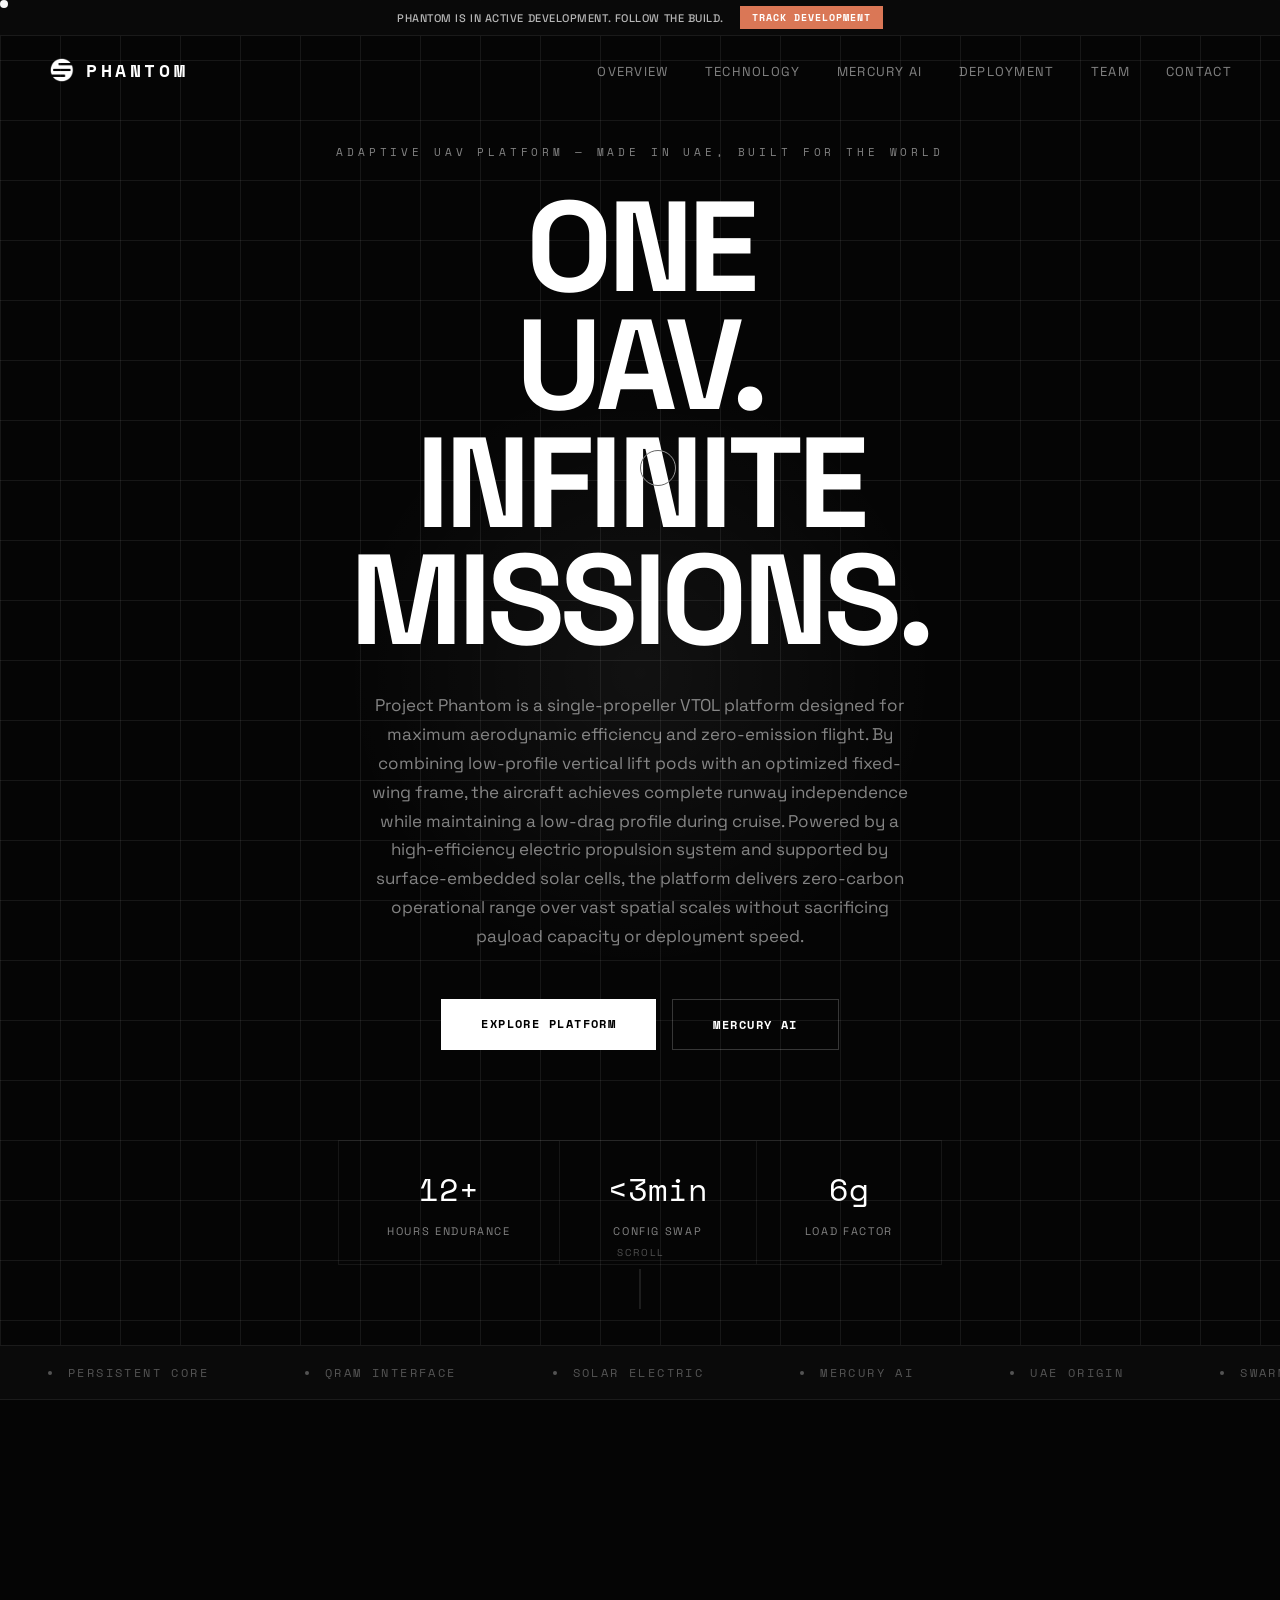
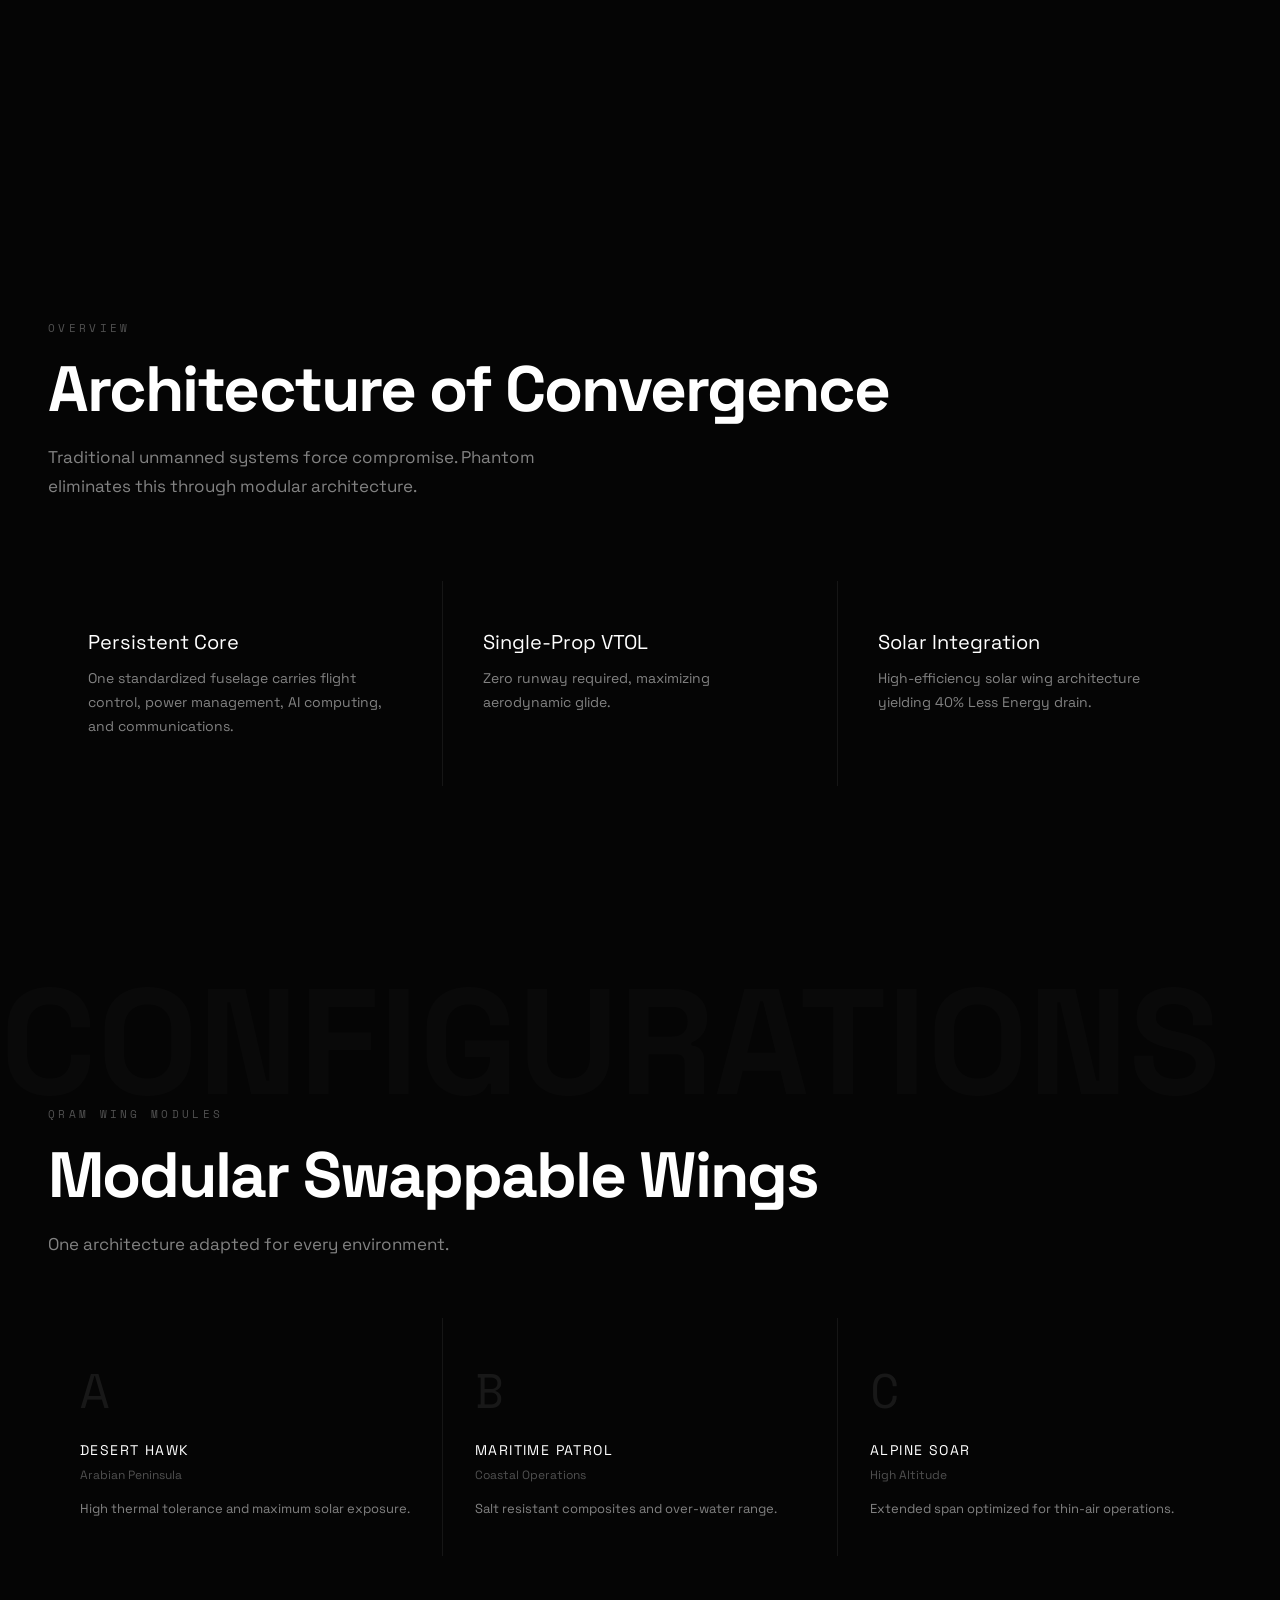
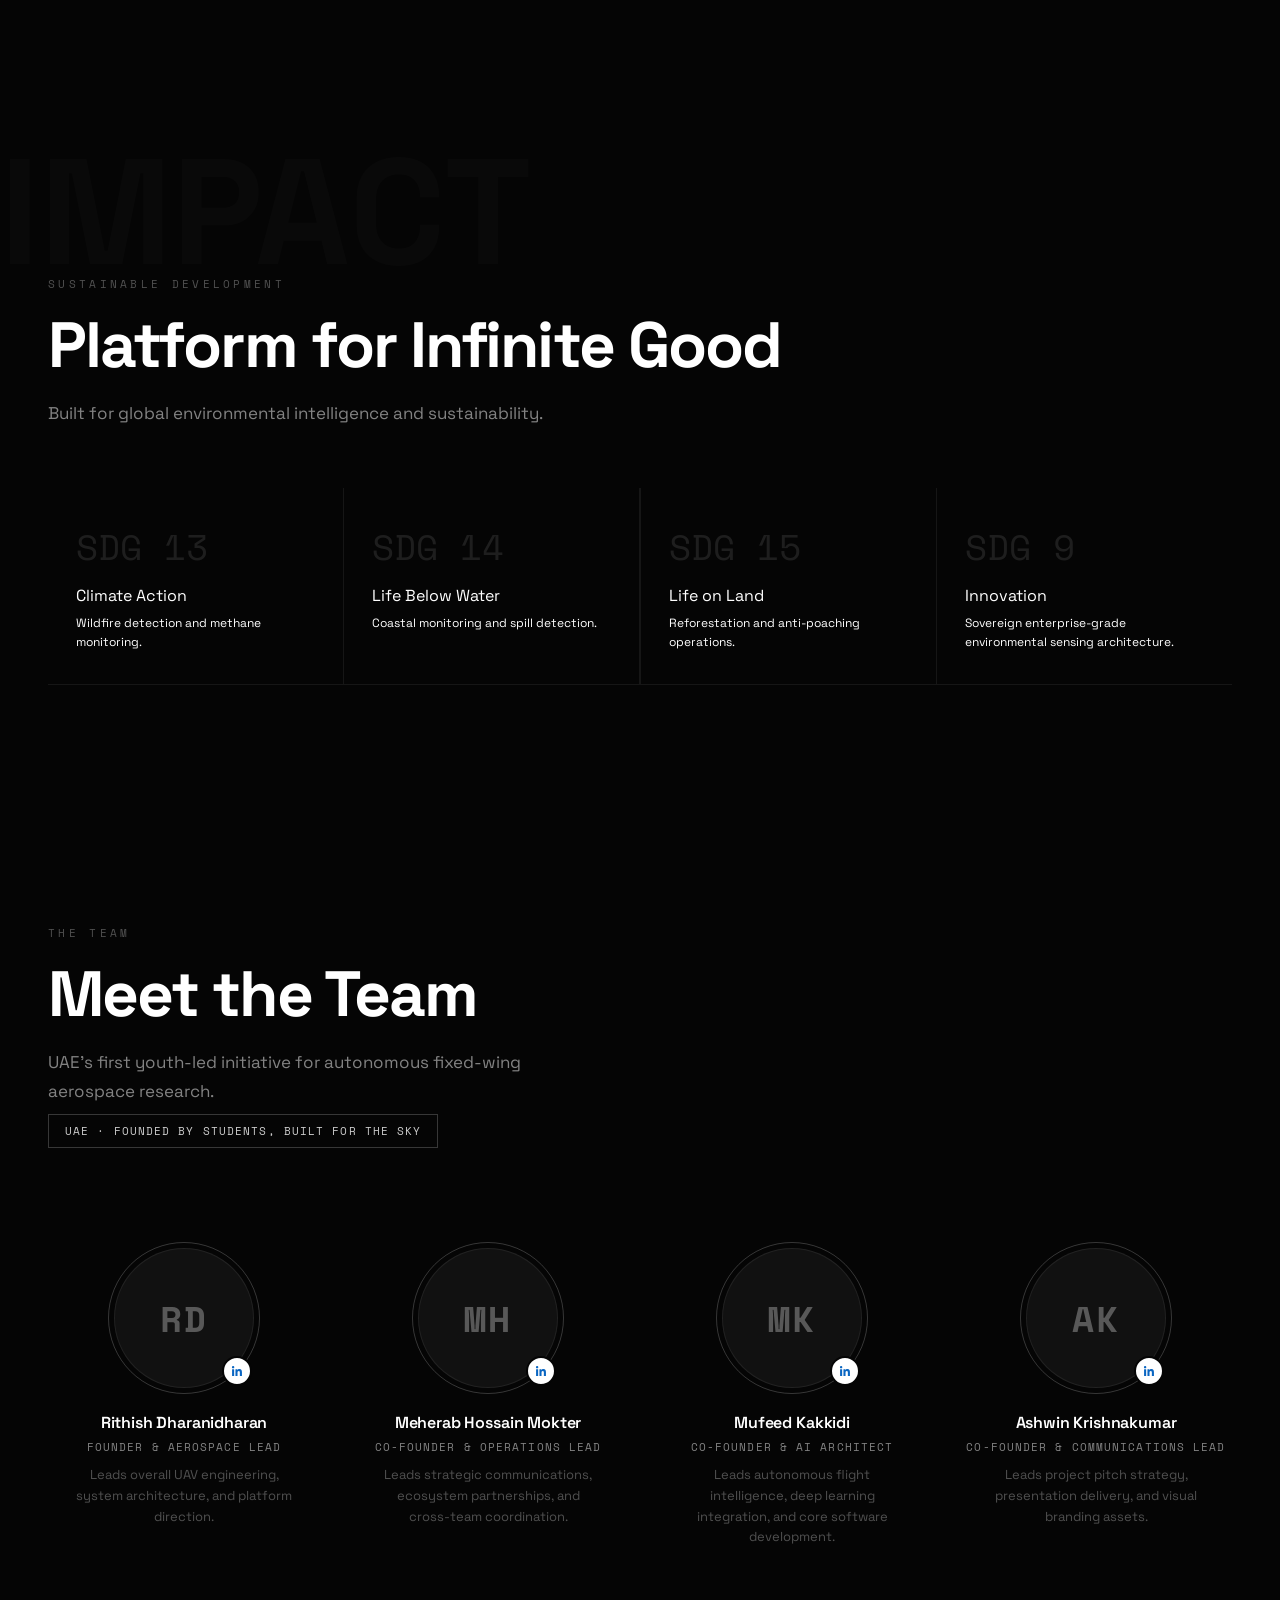
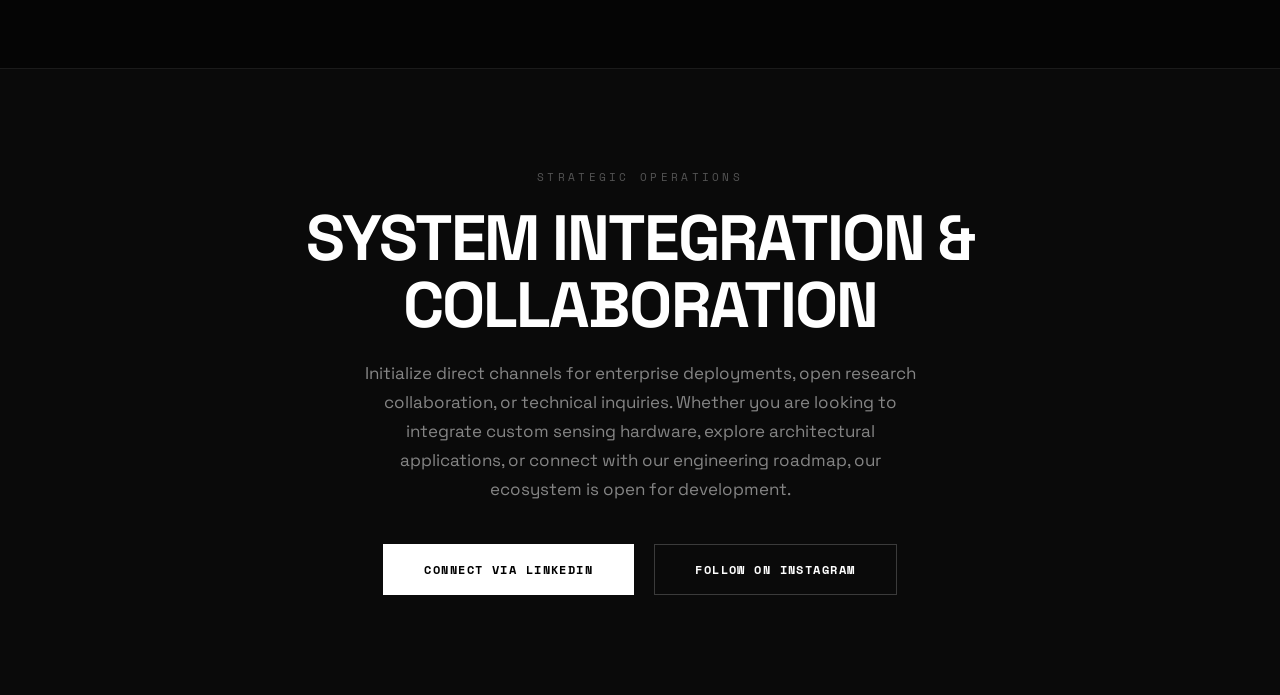
==== index.html @ 15c9624a "Revert "Add files via upload" This reverts commit 0b96e8b621cdd1b6a7b08b653935ef067b664708." ====
<!DOCTYPE html>
<html lang="en">
<head>
<meta charset="UTF-8">
<meta name="viewport" content="width=device-width, initial-scale=1.0">
<title>Project Phantom</title>

<link rel="preconnect" href="https://fonts.googleapis.com">
<link href="https://fonts.googleapis.com/css2?family=Space+Grotesk:wght@300;400;500;600;700&family=Space+Mono:wght@400;700&display=swap" rel="stylesheet">

<style>
:root{
  --bg:#050505;
  --bg-1:#0a0a0a;
  --bg-2:#111111;
  --surface:#141414;
  --border:rgba(255,255,255,.07);
  --white:#fff;
  --white-80:rgba(255,255,255,.8);
  --white-50:rgba(255,255,255,.5);
  --white-30:rgba(255,255,255,.3);
  --white-20:rgba(255,255,255,.2);
  --white-10:rgba(255,255,255,.1);
  --white-08:rgba(255,255,255,.08);
  --white-04:rgba(255,255,255,.04);
  --font-sans:'Space Grotesk',sans-serif;
  --font-mono:'Space Mono',monospace;
  --nav-h:68px;
  --alert-h:36px;
}

*,
*::before,
*::after{
  margin:0;
  padding:0;
  box-sizing:border-box;
}

html {
  scroll-behavior: smooth;
  overflow-x: clip; 
}

body {
  background: var(--bg);
  color: var(--white);
  font-family: var(--font-sans);
  overflow-x: clip; 
  cursor: none;
}

/* FIX 4: Mobile/touch cursor ghosting — only hide the native cursor and
   show the custom dot/ring on devices that actually have a fine pointer
   (mouse/trackpad). Touch devices keep normal tap behavior, no frozen
   or erratic custom cursor. */
@media (hover: none), (pointer: coarse) {
  body{
    cursor: auto;
  }
  #cur-dot,
  #cur-ring{
    display:none;
  }
}

#cur-dot,
#cur-ring{
  position:fixed;
  top:0;
  left:0;
  pointer-events:none;
  z-index:9999;
  border-radius:50%;
  will-change:transform;
}

#cur-dot{
  width:8px;
  height:8px;
  background:#fff;
  mix-blend-mode:difference;
}

#cur-ring{
  width:36px;
  height:36px;
  border:1px solid rgba(255,255,255,.6);
  mix-blend-mode:difference;
  transition:
    width .2s ease,
    height .2s ease,
    border-color .2s ease;
}

#cur-ring.active{
  width:56px;
  height:56px;
  border-color:#fff;
}

/* FIX 1: Critical usability bug — nav vs alert banner.
   Alert banner is now pinned to the absolute top (top:0) and the nav
   is pushed down to sit directly beneath it (top: var(--alert-h)).
   This removes the overlap entirely instead of relying on two
   independent fixed offsets that drift apart on mobile. */
.alert-banner {
  position: fixed;
  top: 0;
  left: 0;
  right: 0;
  height: var(--alert-h);
  background: rgba(10, 10, 10, 0.95);
  backdrop-filter: blur(20px);
  border-bottom: 1px solid var(--border);
  display: flex;
  align-items: center;
  justify-content: center;
  gap: 16px;
  z-index: 101;
  padding: 0 24px;
}

.alert-text {
  font-family: var(--font-sans);
  font-size: 11px;
  font-weight: 500;
  color: rgba(255, 255, 255, 0.7);
  letter-spacing: 0.05em;
  text-transform: uppercase;
  white-space: nowrap;
  overflow: hidden;
  text-overflow: ellipsis;
}
.alert-cta {
  font-family: var(--font-mono);
  font-size: 10px;
  font-weight: 700;
  color: #fff;
  background: #DA7756;
  padding: 4px 12px;
  text-decoration: none;
  letter-spacing: 0.1em;
  text-transform: uppercase;
  transition: background 0.2s ease;
  white-space: nowrap;
}
.alert-cta:hover {
  background: #e28e70;
}

nav{
  position:fixed;
  top: var(--alert-h); /* sits directly under the alert banner */
  left:0;
  right:0;
  z-index:100;
  display:flex;
  align-items:center;
  justify-content:space-between;
  padding:20px 48px;
  transition:.35s;
  border-bottom:1px solid transparent;
}

nav.scrolled{
  background:rgba(5,5,5,.85);
  backdrop-filter:blur(20px);
  border-color:var(--border);
}

.nav-logo{
  display:flex;
  align-items:center;
  gap:10px;
  color:#fff;
  text-decoration:none;
  font-family:var(--font-mono);
  letter-spacing:.2em;
  font-size:18px;
  font-weight:700;
}

.nav-logo-mark{
  width:28px;
  height:28px;
  object-fit:contain;
}

.nav-links{
  display:flex;
  gap:36px;
  list-style:none;
}

.nav-links a{
  text-decoration:none;
  color:var(--white-50);
  font-size:13px;
  text-transform:uppercase;
  letter-spacing:.1em;
  transition:.2s;
}

.nav-links a:hover{
  color:#fff;
}

.nav-cta{
  background:#fff;
  color:#000;
  text-decoration:none;
  padding:10px 24px;
  font-size:12px;
  text-transform:uppercase;
  letter-spacing:.1em;
  font-family:var(--font-mono);
  font-weight:700;
}

.hero{
  min-height:100vh;
  display:flex;
  flex-direction:column;
  align-items:center;
  justify-content:center;
  position:relative;
  overflow:hidden;
  /* FIX 1 (cont.): top padding accounts for banner + nav stacked height
     so hero content never starts underneath them, on load or on resize. */
  padding: calc(var(--alert-h) + var(--nav-h) + 40px) 48px 80px;
}

.hero-grid{
  position:absolute;
  inset:0;
  background-image:
    linear-gradient(var(--border) 1px,transparent 1px),
    linear-gradient(90deg,var(--border) 1px,transparent 1px);
  background-size:60px 60px;
  animation:gridPulse 8s ease-in-out infinite;
}

@keyframes gridPulse{
  0%,100%{opacity:.4}
  50%{opacity:.8}
}

.hero-glow{
  position:absolute;
  width:600px;
  height:600px;
  background:radial-gradient(circle,rgba(255,255,255,.05),transparent 70%);
  top:50%;
  left:50%;
  transform:translate(-50%,-50%);
}

.hero-content{
  position:relative;
  z-index:2;
  text-align:center;
  max-width:900px;
}

.hero-eyebrow{
  font-size:11px;
  text-transform:uppercase;
  letter-spacing:.35em;
  color:var(--white-50);
  margin-bottom:28px;
  font-family:var(--font-mono);
}

.hero-title{
  font-size:clamp(64px,10vw,132px);
  line-height:.92;
  letter-spacing:-.04em;
  margin-bottom:32px;
}

.hero-title .line{
  overflow:hidden;
  display:block;
}

.hero-title .word{
  display:inline-block;
  animation:slideUp .9s cubic-bezier(.16,1,.3,1) both;
}

@keyframes slideUp{
  from{
    transform:translateY(110%);
    opacity:0;
  }
  to{
    transform:translateY(0);
    opacity:1;
  }
}

.hero-subtitle{
  font-size:17px;
  line-height:1.7;
  color:var(--white-50);
  max-width:540px;
  margin:0 auto 48px;
  animation:fadeIn 1s .4s both;
}

@keyframes fadeIn{
  from{
    opacity:0;
    transform:translateY(14px);
  }
  to{
    opacity:1;
    transform:none;
  }
}

.hero-actions{
  display:flex;
  gap:16px;
  justify-content:center;
  flex-wrap:wrap;
  animation:fadeIn 1s .6s both;
}

.btn-primary,
.btn-secondary{
  text-decoration:none;
  padding:16px 40px;
  text-transform:uppercase;
  letter-spacing:.12em;
  font-size:12px;
  font-weight:700;
  font-family:var(--font-mono);
}

.btn-primary{
  background:#fff;
  color:#000;
}

.btn-secondary{
  border:1px solid var(--white-20);
  color:#fff;
}

.hero-stats{
  margin-top:90px;
  display:flex;
  border:1px solid var(--border);
  position:relative;
  z-index:2;
}

.stat-item{
  padding:24px 48px;
  text-align:center;
  border-right:1px solid var(--border);
}

.stat-item:last-child{
  border-right:none;
}

.stat-num{
  display:block;
  font-size:32px;
  font-family:var(--font-mono);
  margin-bottom:6px;
}

.stat-label{
  font-size:11px;
  color:var(--white-50);
  text-transform:uppercase;
  letter-spacing:.15em;
}

.hero-scroll-hint{
  position:absolute;
  bottom:36px;
  left:50%;
  transform:translateX(-50%);
  display:flex;
  flex-direction:column;
  align-items:center;
  gap:10px;
  font-size:10px;
  letter-spacing:.2em;
  text-transform:uppercase;
  color:var(--white-30);
}

.scroll-line{
  width:1px;
  height:40px;
  background:var(--white-20);
  overflow:hidden;
  position:relative;
}

.scroll-line::after{
  content:'';
  position:absolute;
  top:-100%;
  left:0;
  width:100%;
  height:100%;
  background:#fff;
  animation:scrollDrop 2s infinite;
}

@keyframes scrollDrop{
  from{top:-100%}
  to{top:200%}
}

section{
  padding:120px 48px;
  position:relative;
}

/* FIX 2 (cont.): scroll-margin-top so anchored sections land below the
   fixed banner + nav stack instead of being hidden underneath them. */
section[id]{
  scroll-margin-top: calc(var(--alert-h) + var(--nav-h) + 16px);
}

.section-label{
  font-size:11px;
  letter-spacing:.3em;
  text-transform:uppercase;
  color:var(--white-30);
  margin-bottom:20px;
  font-family:var(--font-mono);
}

.section-title{
  font-size:clamp(36px,5vw,64px);
  line-height:1.05;
  letter-spacing:-.03em;
  margin-bottom:20px;
}

.section-desc{
  max-width:560px;
  color:var(--white-50);
  line-height:1.7;
  font-size:17px;
}

.reveal{
  opacity:0;
  transform:translateY(40px);
  transition:
    opacity .8s cubic-bezier(.16,1,.3,1),
    transform .8s cubic-bezier(.16,1,.3,1);
}

.reveal.visible{
  opacity:1;
  transform:none;
}

.reveal-delay-1{transition-delay:.1s}
.reveal-delay-2{transition-delay:.2s}
.reveal-delay-3{transition-delay:.3s}

.parallax-text,
.depth-line,
.card,
.config-card,
.sdg-card,
.reveal{
  will-change:transform,opacity;
}

.marquee-band{
  border-top:1px solid var(--border);
  border-bottom:1px solid var(--border);
  overflow:hidden;
  padding:18px 0;
  background:var(--bg-1);
}

.marquee-inner{
  display:flex;
  white-space:nowrap;
  animation:marquee 30s linear infinite;
}

@keyframes marquee{
  from{transform:translateX(0)}
  to{transform:translateX(-50%)}
}

.marquee-item{
  display:flex;
  align-items:center;
  gap:16px;
  padding:0 48px;
  font-size:12px;
  text-transform:uppercase;
  letter-spacing:.2em;
  color:var(--white-30);
  font-family:var(--font-mono);
}

.marquee-dot{
  width:4px;
  height:4px;
  border-radius:50%;
  background:var(--white-30);
}

.depth-section {
  height: 400vh;
  position: relative;
  padding: 0; 
}

.depth-sticky{
  position:sticky;
  top:0;
  height:100vh;
  display:flex;
  align-items:center;
  justify-content:center;
  overflow:hidden;
}

.depth-text-wrap {
  perspective: 1200px;
  transform-style: preserve-3d;
  text-align: center;
  display: grid;
  place-items: center;
  width: 100%;
}

.depth-line {
  grid-area: 1 / 1;
  opacity: 0;
  font-size: clamp(32px, 5vw, 72px);
  letter-spacing: -.03em;
  transform-origin: center center -200px;
  backface-visibility: hidden;
}

.cards-grid{
  display:grid;
  grid-template-columns:repeat(3,1fr);
  gap:1px;
  background:var(--border);
  margin-top:80px;
}

.card{
  background:var(--bg);
  padding:48px 40px;
}

.card-title{
  font-size:20px;
  margin-bottom:12px;
}

.card-text{
  color:var(--white-50);
  line-height:1.7;
  font-size:14px;
}

.configs-grid{
  display:grid;
  grid-template-columns:repeat(3,1fr);
  gap:1px;
  background:var(--border);
  margin-top:60px;
}

.config-card{
  background:var(--bg);
  padding:36px 32px;
  position:relative;
  overflow:hidden;
}

.config-card::after{
  content:'';
  position:absolute;
  bottom:0;
  left:0;
  width:0;
  height:2px;
  background:#fff;
  transition:.4s cubic-bezier(.16,1,.3,1);
}

.config-card:hover::after{
  width:100%;
}

.config-letter{
  font-size:48px;
  color:var(--white-08);
  margin-bottom:16px;
  font-family:var(--font-mono);
}

.config-name{
  font-size:14px;
  letter-spacing:.1em;
  text-transform:uppercase;
  margin-bottom:8px;
}

.config-region{
  color:var(--white-30);
  margin-bottom:16px;
  font-size:12px;
}

.config-desc{
  color:var(--white-50);
  line-height:1.6;
  font-size:13px;
}

.sdg-grid{
  display:grid;
  grid-template-columns:repeat(4,1fr);
  gap:1px;
  background:var(--border);
  margin-top:60px;
}

.sdg-card{
  background:var(--bg);
  padding:32px 28px;
}

.sdg-num{
  font-size:36px;
  margin-bottom:12px;
  color:var(--white-10);
  font-family:var(--font-mono);
}

.sdg-title{
  margin-bottom:8px;
}

.sdg-text{
  color:var(--white-40);
  line-height:1.6;
  font-size:12px;
}

.parallax-text {
  position: absolute;
  top: 40px;
  left: 0;
  font-size: clamp(60px, 12vw, 150px);
  font-weight: 800;
  font-family: var(--font-sans);
  color: rgba(255, 255, 255, 0.02);
  pointer-events: none;
  white-space: nowrap;
  z-index: 1;
  text-transform: uppercase;
}

.team-section{
  position:relative;
}

.team-intro{
  max-width:640px;
}

.team-tag{
  display:inline-block;
  border:1px solid var(--white-20);
  padding:8px 16px;
  font-family:var(--font-mono);
  font-size:11px;
  letter-spacing:.1em;
  text-transform:uppercase;
  color:var(--white-80);
  margin-top:8px;
  margin-bottom:28px;
}

.team-grid{
  display:grid;
  grid-template-columns:repeat(4,1fr);
  gap:48px 32px;
  margin-top:72px;
}

.team-card{
  display:flex;
  flex-direction:column;
  align-items:center;
  text-align:center;
  text-decoration:none;
  color:inherit;
}

.avatar-ring{
  position:relative;
  width:140px;
  height:140px;
  display:flex;
  align-items:center;
  justify-content:center;
  margin-bottom:24px;
}

.avatar-ring::before{
  content:'';
  position:absolute;
  inset:-6px;
  border-radius:50%;
  border:1px solid var(--white-20);
  transition: border-color .4s ease, transform .6s cubic-bezier(.16,1,.3,1);
}

.avatar-ring::after{
  content:'';
  position:absolute;
  inset:-6px;
  border-radius:50%;
  border:1px solid transparent;
  border-top-color:#fff;
  border-right-color:#fff;
  animation: spinRing 7s linear infinite;
  opacity:0;
  transition: opacity .4s ease;
}

.team-card:hover .avatar-ring::after{
  opacity:1;
}

.team-card:hover .avatar-ring::before{
  border-color:var(--white-50);
  transform:scale(1.04);
}

@keyframes spinRing{
  from{ transform: rotate(0deg); }
  to{ transform: rotate(360deg); }
}

.avatar-photo{
  width:100%;
  height:100%;
  border-radius:50%;
  overflow:hidden;
  background:var(--bg-2);
  border:1px solid var(--border);
  display:flex;
  align-items:center;
  justify-content:center;
  position:relative;
  z-index:1;
  transition: transform .4s cubic-bezier(.16,1,.3,1);
}

.team-card:hover .avatar-photo{
  transform:scale(1.03);
}

.avatar-photo img{
  width:100%;
  height:100%;
  object-fit:cover;
  display:block;
}

.avatar-initials{
  font-family:var(--font-mono);
  font-size:36px;
  font-weight:700;
  color:var(--white-30);
  letter-spacing:.05em;
}

.avatar-linkedin-badge{
  position:absolute;
  bottom:2px;
  right:2px;
  width:30px;
  height:30px;
  border-radius:50%;
  background:#fff;
  display:flex;
  align-items:center;
  justify-content:center;
  z-index:2;
  border:2px solid var(--bg);
  transition: transform .3s cubic-bezier(.16,1,.3,1);
}

.team-card:hover .avatar-linkedin-badge{
  transform:scale(1.1);
}

.avatar-linkedin-badge svg{
  width:14px;
  height:14px;
}

.team-name{
  font-size:16px;
  font-weight:600;
  margin-bottom:6px;
  letter-spacing:-.01em;
}

.team-role{
  font-family:var(--font-mono);
  font-size:11px;
  text-transform:uppercase;
  letter-spacing:.1em;
  color:var(--white-50);
  margin-bottom:10px;
}

.team-desc{
  font-size:13px;
  line-height:1.6;
  color:var(--white-30);
  max-width:220px;
}

@media(max-width:900px){
  .team-grid{
    grid-template-columns:repeat(2,1fr);
    gap:48px 24px;
  }
}

@media(max-width:560px){
  .team-grid{
    grid-template-columns:1fr;
  }
}

.strategic-ops-section {
  background: var(--bg-1);
  border-top: 1px solid var(--border);
  padding: 100px 48px;
  display: flex;
  justify-content: center;
  text-align: center;
  position: relative;
  z-index: 10;
}
.strategic-ops-container {
  max-width: 800px;
  width: 100%;
}
.strategic-ops-actions {
  display: flex;
  gap: 20px;
  justify-content: center;
  margin-top: 40px;
  flex-wrap: wrap;
}
.strategic-ops-actions .btn-primary,
.strategic-ops-actions .btn-secondary {
  text-decoration: none;
  padding: 16px 40px;
  text-transform: uppercase;
  letter-spacing: .12em;
  font-size: 12px;
  font-weight: 700;
  font-family: var(--font-mono);
  display: inline-block;
  transition: all 0.3s ease;
}
.strategic-ops-actions .btn-primary {
  background: #fff;
  color: #000;
  border: 1px solid #fff;
}
.strategic-ops-actions .btn-primary:hover {
  background: transparent;
  color: #fff;
}
.strategic-ops-actions .btn-secondary {
  border: 1px solid var(--white-20);
  color: #fff;
  background: transparent;
}
.strategic-ops-actions .btn-secondary:hover {
  border-color: #fff;
  background: var(--white-10);
}

@media(max-width:900px){

  nav{
    padding:16px 24px;
  }

  .nav-links{
    display:none;
  }

  section{
    padding:80px 24px;
  }

  .hero{
    padding: calc(var(--alert-h) + var(--nav-h) + 20px) 24px 60px;
  }

  .cards-grid,
  .configs-grid,
  .sdg-grid{
    grid-template-columns:1fr;
  }

  .hero-stats{
    flex-direction:column;
  }

  .stat-item{
    border-right:none;
    border-bottom:1px solid var(--border);
  }

  /* FIX 1 (cont.): on mobile the banner text wraps to 2 lines, so it
     grows taller than --alert-h. Let it size naturally and recalc the
     offset with a CSS var so nav/hero/scroll-margin stay in sync
     instead of drifting apart like in the original. */
  .alert-banner {
    height: auto;
    padding: 8px 16px;
    flex-direction: column;
    gap: 8px;
    text-align: center;
    --alert-h: 64px; /* approximate stacked height on small screens */
  }

  .alert-text {
    white-space: normal;
    font-size: 10px;
  }
}
</style>
</head>

<body>

<div id="cur-dot"></div>
<div id="cur-ring"></div>

<div class="alert-banner">
  <span class="alert-text">PHANTOM IS IN ACTIVE DEVELOPMENT. FOLLOW THE BUILD.</span>
  <a href="https://www.linkedin.com/company/projectphantom/" target="_blank" class="alert-cta">TRACK DEVELOPMENT</a>
</div>

<nav id="mainNav">
  <a href="index.html" class="nav-logo">
    <img src="icon.svg" class="nav-logo-mark">
    PHANTOM
  </a>

  <ul class="nav-links">
    <li><a href="index.html">Overview</a></li>
    <li><a href="technology.html">Technology</a></li>
    <li><a href="mercury.html">Mercury AI</a></li>
    <li><a href="deployment.html">Deployment</a></li>
    <li><a href="#team">Team</a></li>
    <li><a href="#contact">Contact</a></li>
  </ul>
</nav>

<section class="hero">

  <div class="hero-grid"></div>
  <div class="hero-glow"></div>

  <div class="hero-content">

    <div class="hero-eyebrow">
      Adaptive UAV Platform — Made In Uae, Built For The World
    </div>

    <h1 class="hero-title">
      <span class="line"><span class="word">ONE</span></span>
      <span class="line"><span class="word">UAV.</span></span>
      <span class="line"><span class="word">INFINITE</span></span>
      <span class="line"><span class="word">MISSIONS.</span></span>
    </h1>

    <p class="hero-subtitle">
      Project Phantom is a single-propeller VTOL platform designed for maximum aerodynamic efficiency and zero-emission flight. By combining low-profile vertical lift pods with an optimized fixed-wing frame, the aircraft achieves complete runway independence while maintaining a low-drag profile during cruise. Powered by a high-efficiency electric propulsion system and supported by surface-embedded solar cells, the platform delivers zero-carbon operational range over vast spatial scales without sacrificing payload capacity or deployment speed.
    </p>

    <div class="hero-actions">
      <a href="technology.html" class="btn-primary">Explore Platform</a>
      <a href="mercury.html" class="btn-secondary">Mercury AI</a>
    </div>

  </div>

  <div class="hero-stats">
    <div class="stat-item">
      <span class="stat-num">12+</span>
      <span class="stat-label">Hours Endurance</span>
    </div>

    <div class="stat-item">
      <span class="stat-num">&lt;3min</span>
      <span class="stat-label">Config Swap</span>
    </div>

    <div class="stat-item">
      <span class="stat-num">6g</span>
      <span class="stat-label">Load Factor</span>
    </div>
  </div>

  <div class="hero-scroll-hint">
    <span>Scroll</span>
    <div class="scroll-line"></div>
  </div>

</section>

<div class="marquee-band">
  <div class="marquee-inner" id="marqueeInner"></div>
</div>

<section class="depth-section" id="depthSection">

  <div class="depth-sticky">

    <div class="depth-text-wrap">

      <span class="depth-line" id="dl1">MODULAR CORE</span>
      <span class="depth-line" id="dl2">SOLAR ELECTRIC</span>
      <span class="depth-line" id="dl3">AI INTELLIGENCE</span>
      <span class="depth-line" id="dl4">UNLIMITED ENDURANCE</span>

    </div>

  </div>

</section>

<section id="overview">

  <div class="section-label reveal">
    Overview
  </div>

  <h2 class="section-title reveal">
    Architecture of Convergence
  </h2>

  <p class="section-desc reveal reveal-delay-1">
    Traditional unmanned systems force compromise.
    Phantom eliminates this through modular architecture.
  </p>

  <div class="cards-grid">

    <div class="card reveal">
      <div class="card-title">Persistent Core</div>
      <div class="card-text">
        One standardized fuselage carries flight control,
        power management, AI computing, and communications.
      </div>
    </div>

    <div class="card reveal reveal-delay-1">
      <div class="card-title">Single-Prop VTOL</div>
      <div class="card-text">
        Zero runway required, maximizing aerodynamic glide.
      </div>
    </div>

    <div class="card reveal reveal-delay-2">
      <div class="card-title">Solar Integration</div>
      <div class="card-text">
        High-efficiency solar wing architecture yielding 40% Less Energy drain.
      </div>
    </div>

  </div>

</section>

<section id="technology">

  <div class="parallax-text" id="parallaxText1">
    CONFIGURATIONS
  </div>

  <div style="margin-top:80px">

    <div class="section-label reveal">
      QRAM Wing Modules
    </div>

    <h2 class="section-title reveal">
      Modular Swappable Wings
    </h2>

    <p class="section-desc reveal reveal-delay-1">
      One architecture adapted for every environment.
    </p>

  </div>

  <div class="configs-grid" id="configurations">

    <div class="config-card reveal">
      <div class="config-letter">A</div>
      <div class="config-name">Desert Hawk</div>
      <div class="config-region">Arabian Peninsula</div>
      <div class="config-desc">
        High thermal tolerance and maximum solar exposure.
      </div>
    </div>

    <div class="config-card reveal reveal-delay-1">
      <div class="config-letter">B</div>
      <div class="config-name">Maritime Patrol</div>
      <div class="config-region">Coastal Operations</div>
      <div class="config-desc">
        Salt resistant composites and over-water range.
      </div>
    </div>

    <div class="config-card reveal reveal-delay-2">
      <div class="config-letter">C</div>
      <div class="config-name">Alpine Soar</div>
      <div class="config-region">High Altitude</div>
      <div class="config-desc">
        Extended span optimized for thin-air operations.
      </div>
    </div>

  </div>

</section>

<section id="impact">

  <div class="parallax-text" id="parallaxText2">
    IMPACT
  </div>

  <div style="margin-top:80px">

    <div class="section-label reveal">
      Sustainable Development
    </div>

    <h2 class="section-title reveal">
      Platform for Infinite Good
    </h2>

    <p class="section-desc reveal reveal-delay-1">
      Built for global environmental intelligence and sustainability.
    </p>

  </div>

  <div class="sdg-grid">

    <div class="sdg-card reveal">
      <div class="sdg-num">SDG 13</div>
      <div class="sdg-title">Climate Action</div>
      <div class="sdg-text">
        Wildfire detection and methane monitoring.
      </div>
    </div>

    <div class="sdg-card reveal reveal-delay-1">
      <div class="sdg-num">SDG 14</div>
      <div class="sdg-title">Life Below Water</div>
      <div class="sdg-text">
        Coastal monitoring and spill detection.
      </div>
    </div>

    <div class="sdg-card reveal reveal-delay-2">
      <div class="sdg-num">SDG 15</div>
      <div class="sdg-title">Life on Land</div>
      <div class="sdg-text">
        Reforestation and anti-poaching operations.
      </div>
    </div>

    <div class="sdg-card reveal reveal-delay-3">
      <div class="sdg-num">SDG 9</div>
      <div class="sdg-title">Innovation</div>
      <div class="sdg-text">
        Sovereign enterprise-grade environmental sensing architecture.
      </div>
    </div>

  </div>

</section>

<section class="team-section" id="team">

  <div class="team-intro">
    <div class="section-label reveal">
      The Team
    </div>

    <h2 class="section-title reveal">
      Meet the Team
    </h2>

    <p class="section-desc reveal reveal-delay-1">
      UAE's first youth-led initiative for autonomous fixed-wing aerospace research.
    </p>

    <div class="team-tag reveal reveal-delay-1">UAE &middot; Founded by Students, Built for the Sky</div>
  </div>

  <div class="team-grid">

    <a href="https://www.linkedin.com/in/rithishdharanidharan" target="_blank" rel="noopener" class="team-card reveal">
      <div class="avatar-ring">
        <div class="avatar-photo">
          <img src="https://media.licdn.com/dms/image/v2/D4D03AQH2bgsWH9s_2g/profile-displayphoto-crop_800_800/B4DZvuodI8JoAI-/0/1769235144584?e=1784160000&v=beta&t=WxlyhMNr4L-3v68y0WDm7nw3uPj8Ap5e0Y14FiyNW-k" alt="Rithish Dharanidharan" loading="lazy" onerror="this.style.display='none'; this.parentElement.querySelector('.avatar-initials').style.display='flex';">
          <span class="avatar-initials" style="display:none;">RD</span>
        </div>
        <div class="avatar-linkedin-badge">
          <svg viewBox="0 0 24 24" fill="#0A66C2"><path d="M20.45 20.45h-3.55v-5.57c0-1.33-.02-3.04-1.85-3.04-1.85 0-2.14 1.45-2.14 2.94v5.67H9.36V9h3.41v1.56h.05c.48-.9 1.64-1.85 3.38-1.85 3.61 0 4.28 2.38 4.28 5.47v6.27zM5.34 7.43a2.06 2.06 0 1 1 0-4.12 2.06 2.06 0 0 1 0 4.12zM7.12 20.45H3.56V9h3.56v11.45z"/></svg>
        </div>
      </div>
      <div class="team-name">Rithish Dharanidharan</div>
      <div class="team-role">Founder & Aerospace Lead</div>
      <div class="team-desc">Leads overall UAV engineering, system architecture, and platform direction.</div>
    </a>

    <a href="https://www.linkedin.com/in/meherab-hossain-mokter/" target="_blank" rel="noopener" class="team-card reveal reveal-delay-1">
      <div class="avatar-ring">
        <div class="avatar-photo">
          <img src="https://media.licdn.com/dms/image/v2/D4D03AQGiWsV0PcsaVA/profile-displayphoto-crop_800_800/B4DZvbYdxoHgAI-/0/1768912184018?e=1784160000&v=beta&t=Z8lC7ZTtGZKa6-q2t0fmZX_o3czDk9-sh689lR4JZII" alt="Meherab Hossain Mokter" loading="lazy" onerror="this.style.display='none'; this.parentElement.querySelector('.avatar-initials').style.display='flex';">
          <span class="avatar-initials" style="display:none;">MH</span>
        </div>
        <div class="avatar-linkedin-badge">
          <svg viewBox="0 0 24 24" fill="#0A66C2"><path d="M20.45 20.45h-3.55v-5.57c0-1.33-.02-3.04-1.85-3.04-1.85 0-2.14 1.45-2.14 2.94v5.67H9.36V9h3.41v1.56h.05c.48-.9 1.64-1.85 3.38-1.85 3.61 0 4.28 2.38 4.28 5.47v6.27zM5.34 7.43a2.06 2.06 0 1 1 0-4.12 2.06 2.06 0 0 1 0 4.12zM7.12 20.45H3.56V9h3.56v11.45z"/></svg>
        </div>
      </div>
      <div class="team-name">Meherab Hossain Mokter</div>
      <div class="team-role">Co-Founder & Operations Lead</div>
      <div class="team-desc">Leads strategic communications, ecosystem partnerships, and cross-team coordination.</div>
    </a>

    <a href="https://www.linkedin.com/in/mufeed-kakkidi-021368397/" target="_blank" rel="noopener" class="team-card reveal reveal-delay-2">
      <div class="avatar-ring">
        <div class="avatar-photo">
          <img src="https://media.licdn.com/dms/image/v2/D4D03AQFDC0Jx4Owf2Q/profile-displayphoto-crop_800_800/B4DZu725sbJMAI-/0/1768383290895?e=1784160000&v=beta&t=lUP4IVKx4dMJKD6hdBv4hi_r5RGth_Li1lxcsltrUZY" alt="Mufeed Kakkidi" loading="lazy" onerror="this.style.display='none'; this.parentElement.querySelector('.avatar-initials').style.display='flex';">
          <span class="avatar-initials" style="display:none;">MK</span>
        </div>
        <div class="avatar-linkedin-badge">
          <svg viewBox="0 0 24 24" fill="#0A66C2"><path d="M20.45 20.45h-3.55v-5.57c0-1.33-.02-3.04-1.85-3.04-1.85 0-2.14 1.45-2.14 2.94v5.67H9.36V9h3.41v1.56h.05c.48-.9 1.64-1.85 3.38-1.85 3.61 0 4.28 2.38 4.28 5.47v6.27zM5.34 7.43a2.06 2.06 0 1 1 0-4.12 2.06 2.06 0 0 1 0 4.12zM7.12 20.45H3.56V9h3.56v11.45z"/></svg>
        </div>
      </div>
      <div class="team-name">Mufeed Kakkidi</div>
      <div class="team-role">Co-Founder & AI Architect</div>
      <div class="team-desc">Leads autonomous flight intelligence, deep learning integration, and core software development.</div>
    </a>

    <a href="https://www.linkedin.com/in/ashwin-krishnakumar-074a973a7/" target="_blank" rel="noopener" class="team-card reveal reveal-delay-3">
      <div class="avatar-ring">
        <div class="avatar-photo">
          <img src="https://media.licdn.com/dms/image/v2/D4E03AQHYRnBx_5Sy4Q/profile-displayphoto-scale_400_400/B4EZvr1gr1GoAg-/0/1769188236848?e=1784160000&v=beta&t=JkIdQGzTCC_bbODAC3fM8piltHbqHs7-iFlWwxNl2vc" alt="Ashwin Krishnakumar" loading="lazy" onerror="this.style.display='none'; this.parentElement.querySelector('.avatar-initials').style.display='flex';">
          <span class="avatar-initials" style="display:none;">AK</span>
        </div>
        <div class="avatar-linkedin-badge">
          <svg viewBox="0 0 24 24" fill="#0A66C2"><path d="M20.45 20.45h-3.55v-5.57c0-1.33-.02-3.04-1.85-3.04-1.85 0-2.14 1.45-2.14 2.94v5.67H9.36V9h3.41v1.56h.05c.48-.9 1.64-1.85 3.38-1.85 3.61 0 4.28 2.38 4.28 5.47v6.27zM5.34 7.43a2.06 2.06 0 1 1 0-4.12 2.06 2.06 0 0 1 0 4.12zM7.12 20.45H3.56V9h3.56v11.45z"/></svg>
        </div>
      </div>
      <div class="team-name">Ashwin Krishnakumar</div>
      <div class="team-role">Co-Founder & Communications Lead</div>
      <div class="team-desc">Leads project pitch strategy, presentation delivery, and visual branding assets.</div>
    </a>

  </div>

</section>

<section class="strategic-ops-section" id="contact">
  <div class="strategic-ops-container">
    <div class="section-label">Strategic Operations</div>
    <h2 class="section-title">SYSTEM INTEGRATION &amp; COLLABORATION</h2>
    <p class="section-desc" style="margin:0 auto;">
      Initialize direct channels for enterprise deployments, open research collaboration, or technical inquiries. Whether you are looking to integrate custom sensing hardware, explore architectural applications, or connect with our engineering roadmap, our ecosystem is open for development.
    </p>
    <div class="strategic-ops-actions">
      <a href="https://www.linkedin.com/company/projectphantom/" target="_blank" class="btn-primary">Connect via LinkedIn</a>
      <a href="https://www.instagram.com/projectphantom.ae/" target="_blank" class="btn-secondary">Follow on Instagram</a>
    </div>
  </div>
</section>

<script>
(() => {

const curDot = document.getElementById('cur-dot');
const curRing = document.getElementById('cur-ring');

// Guard against touch devices where these elements are hidden via CSS
// but the script would otherwise still run pointless RAF/listener work.
const hasFinePointer = window.matchMedia('(hover: hover) and (pointer: fine)').matches;

if(hasFinePointer){

  let mouseX = window.innerWidth / 2;
  let mouseY = window.innerHeight / 2;

  let ringX = mouseX;
  let ringY = mouseY;

  document.addEventListener('mousemove', e => {

    mouseX = e.clientX;
    mouseY = e.clientY;

    curDot.style.transform =
      `translate3d(${mouseX}px,${mouseY}px,0)`;

  });

  function animateCursor(){

    ringX += (mouseX - ringX) * 0.15;
    ringY += (mouseY - ringY) * 0.15;

    curRing.style.transform =
      `translate3d(${ringX}px,${ringY}px,0)`;

    requestAnimationFrame(animateCursor);
  }

  animateCursor();

  document.querySelectorAll('a,button').forEach(el => {

    el.addEventListener('mouseenter', () => {
      curRing.classList.add('active');
    });

    el.addEventListener('mouseleave', () => {
      curRing.classList.remove('active');
    });

  });

}

const items = [
  'Persistent Core',
  'QRAM Interface',
  'Solar Electric',
  'Mercury AI',
  'UAE Origin',
  'Swarm Control'
];

const mi = document.getElementById('marqueeInner');

mi.innerHTML =
  [...items,...items,...items]
  .map(i =>
    `<span class="marquee-item">
      <span class="marquee-dot"></span>${i}
    </span>`
  ).join('');

const revealEls = document.querySelectorAll('.reveal');

const revealObs = new IntersectionObserver((entries) => {

  entries.forEach(entry => {

    if(entry.isIntersecting){

      entry.target.classList.add('visible');
      revealObs.unobserve(entry.target);

    }

  });

},{
  threshold:0.15,
  rootMargin:'0px 0px -80px 0px'
});

revealEls.forEach(el => revealObs.observe(el));

const depthSection = document.getElementById('depthSection');

const depthLines = [
  document.getElementById('dl1'),
  document.getElementById('dl2'),
  document.getElementById('dl3'),
  document.getElementById('dl4')
];

let scrollPos = 0;

window.addEventListener('scroll', () => {
  scrollPos = window.scrollY;
},{ passive:true });

function animate(){

  document
    .getElementById('mainNav')
    .classList.toggle('scrolled', scrollPos > 60);

  const pt1 = document.getElementById('parallaxText1');
  const pt2 = document.getElementById('parallaxText2');

  if(pt1){
    pt1.style.transform =
      `translate3d(${-scrollPos * .08}px,0,0)`;
  }

  if(pt2){
    pt2.style.transform =
      `translate3d(${scrollPos * .06}px,0,0)`;
  }

  if(depthSection){

    const rect = depthSection.getBoundingClientRect();

    const progress =
      Math.min(
        Math.max(
          (-rect.top) / (rect.height - window.innerHeight),
          0
        ),
        1
      );

    depthLines.forEach((line,i) => {

      const start = i * .22;
      const end = start + .28;

      let p = (progress - start) / (end - start);

      p = Math.max(0,Math.min(1,p));

      const opacity =
        p < .5
          ? p * 2
          : (1 - p) * 2;

      const z = -250 + (p * 250);
      const scale = .8 + (p * .2);

      line.style.opacity = opacity;

      line.style.transform =
        `translate3d(0,0,${z}px) scale(${scale})`;

    });

  }

  requestAnimationFrame(animate);
}

animate();

})();
</script>

</body>
</html>
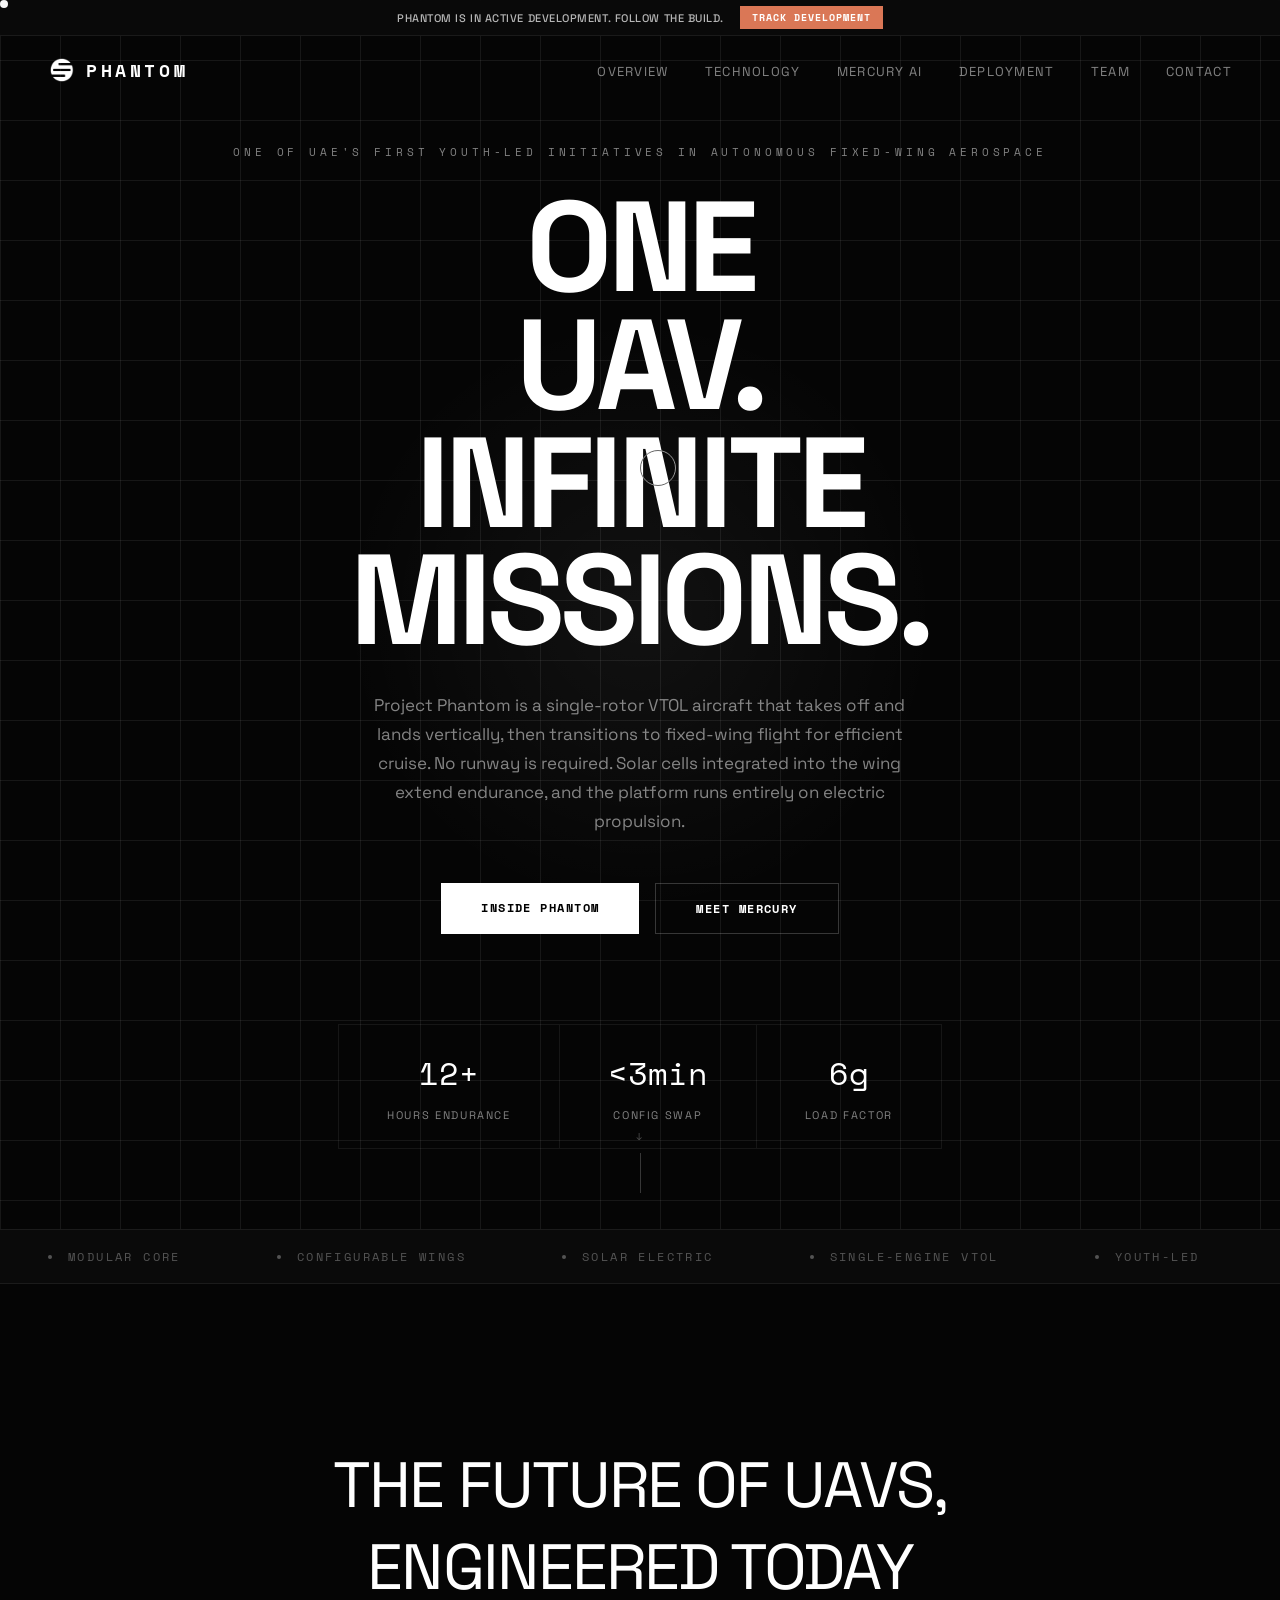
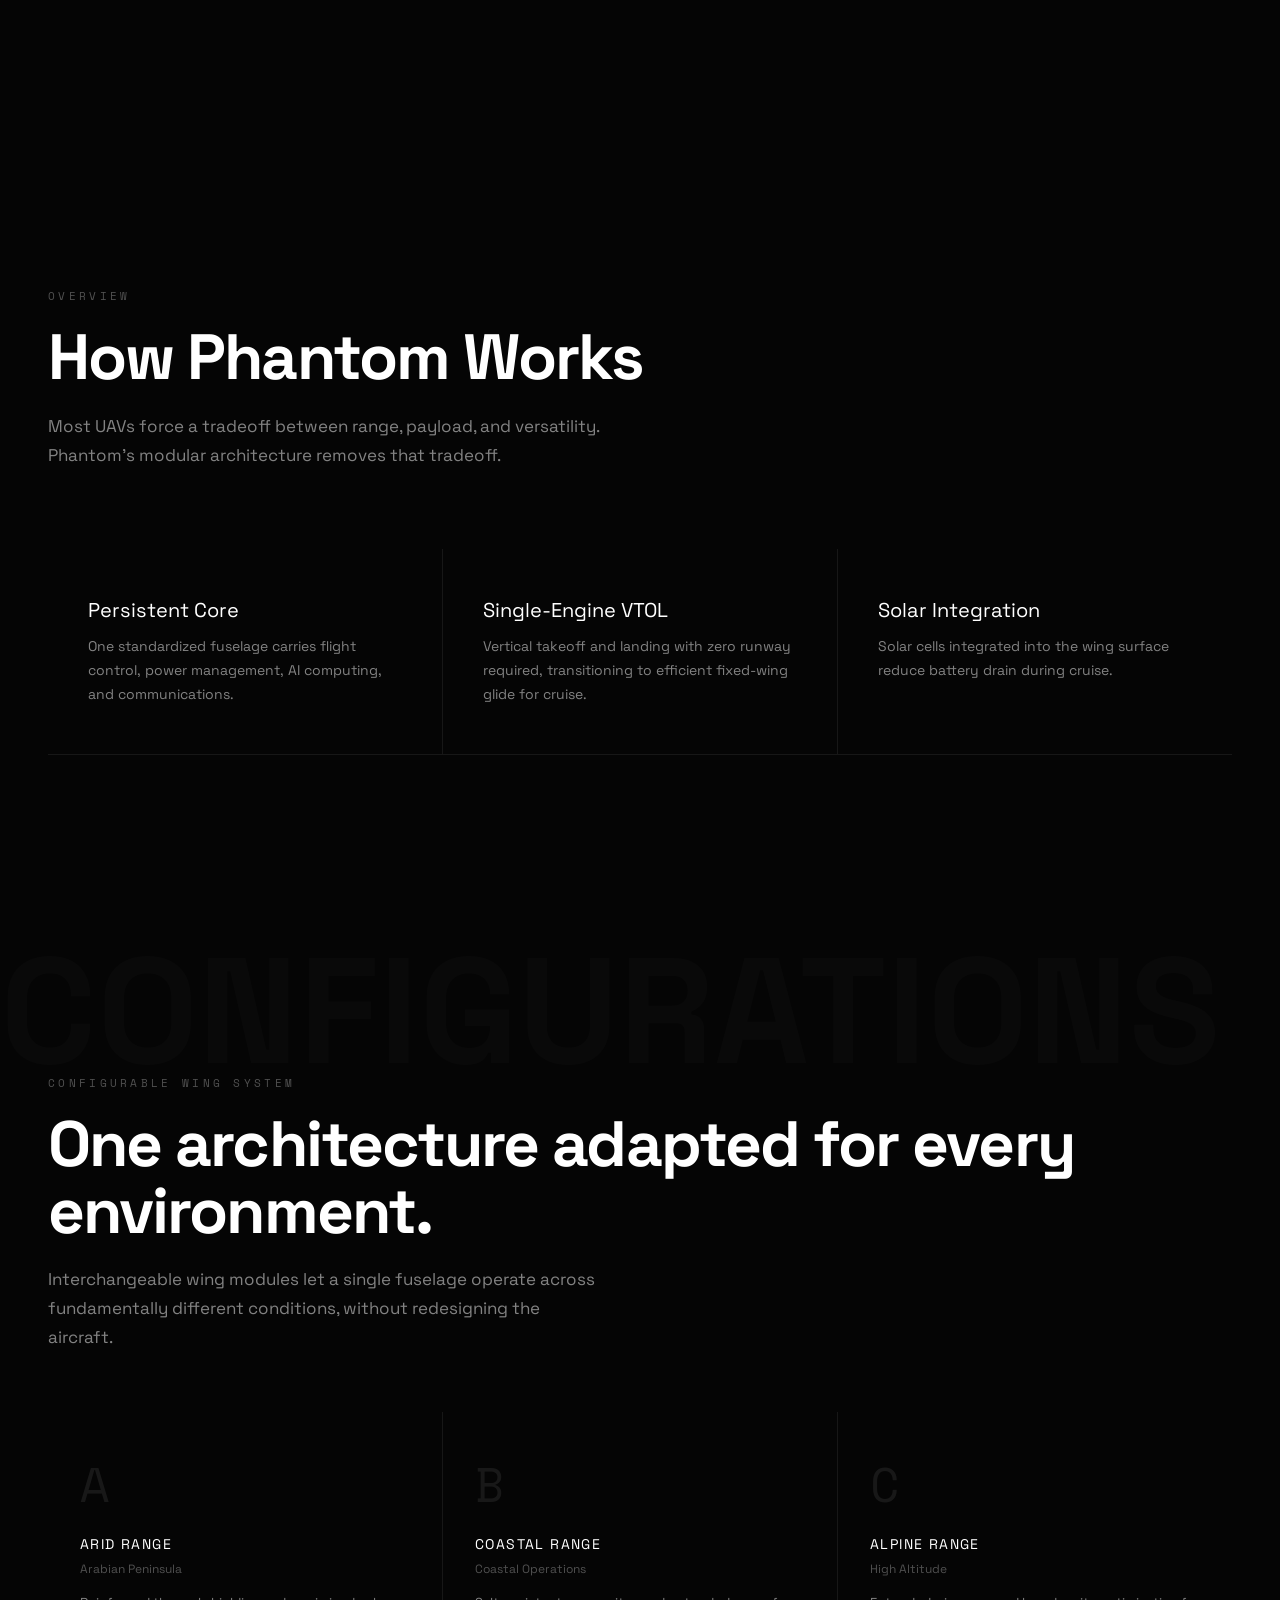
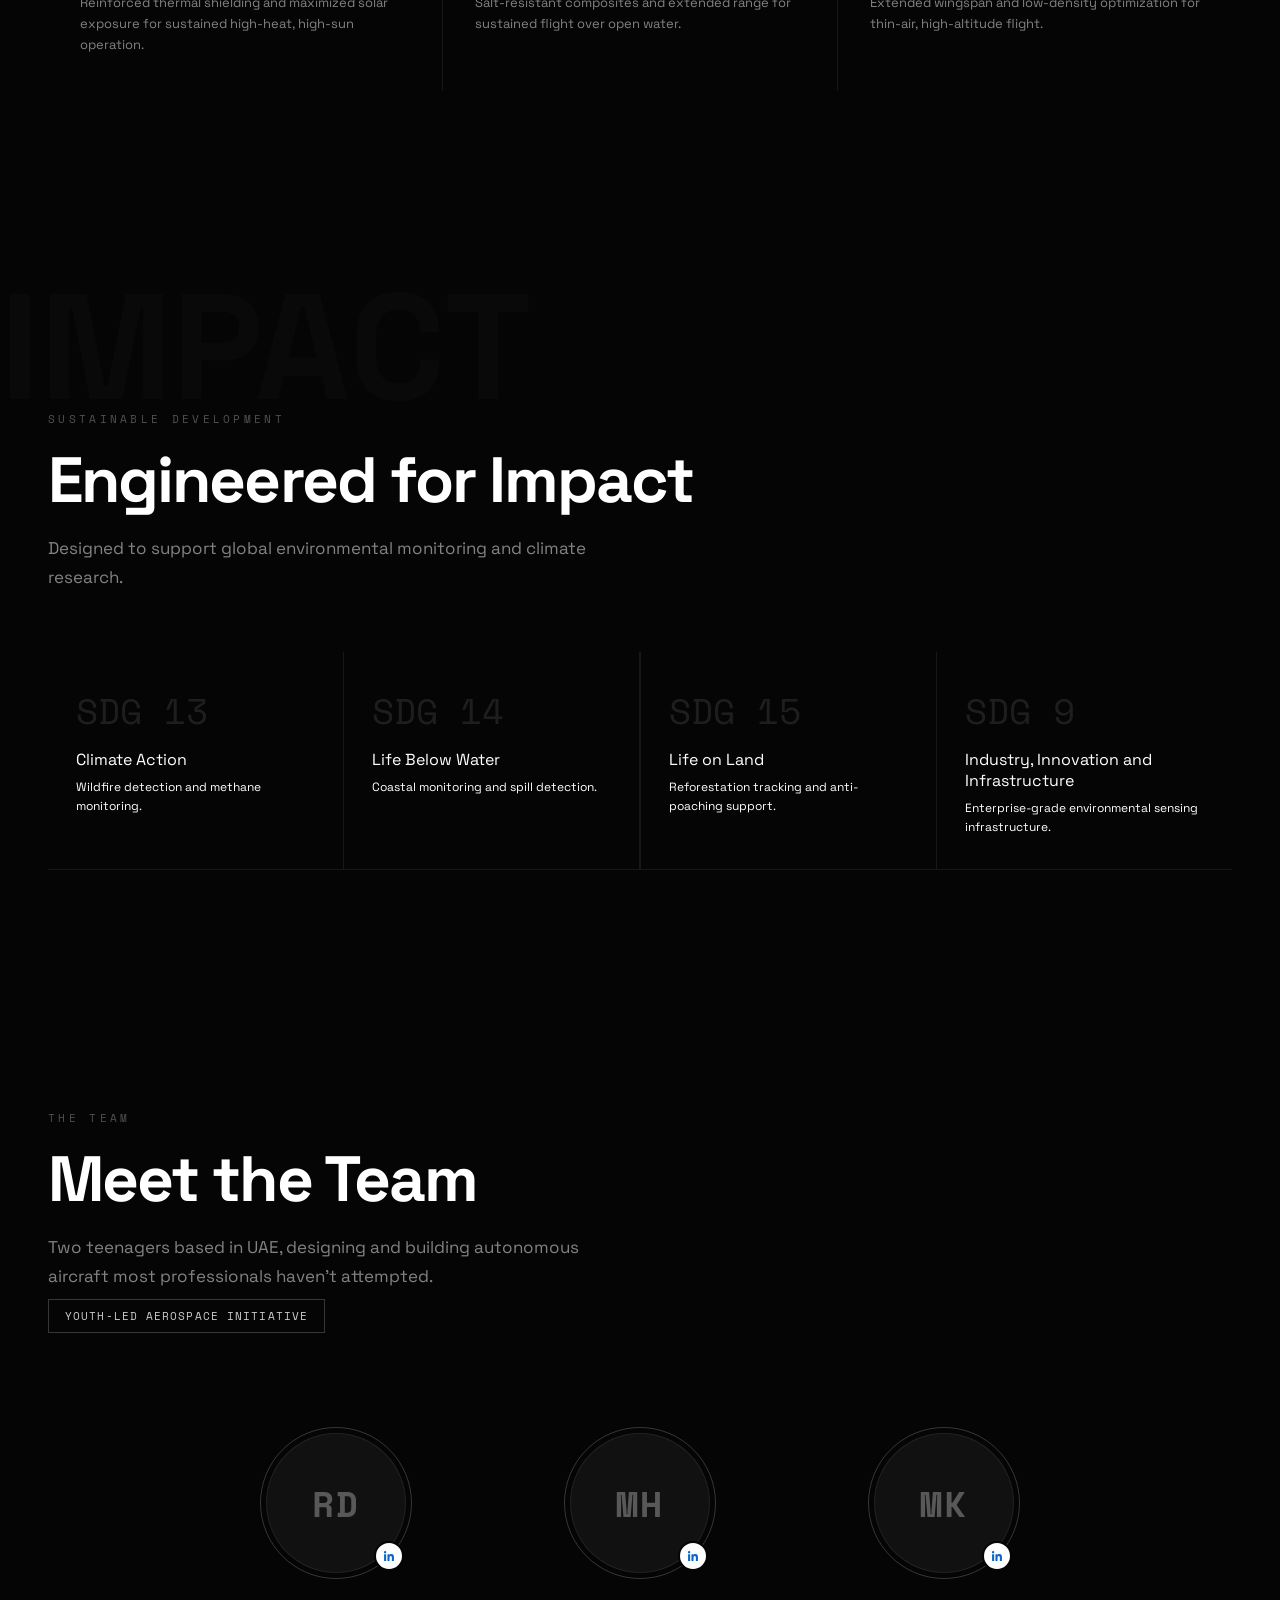
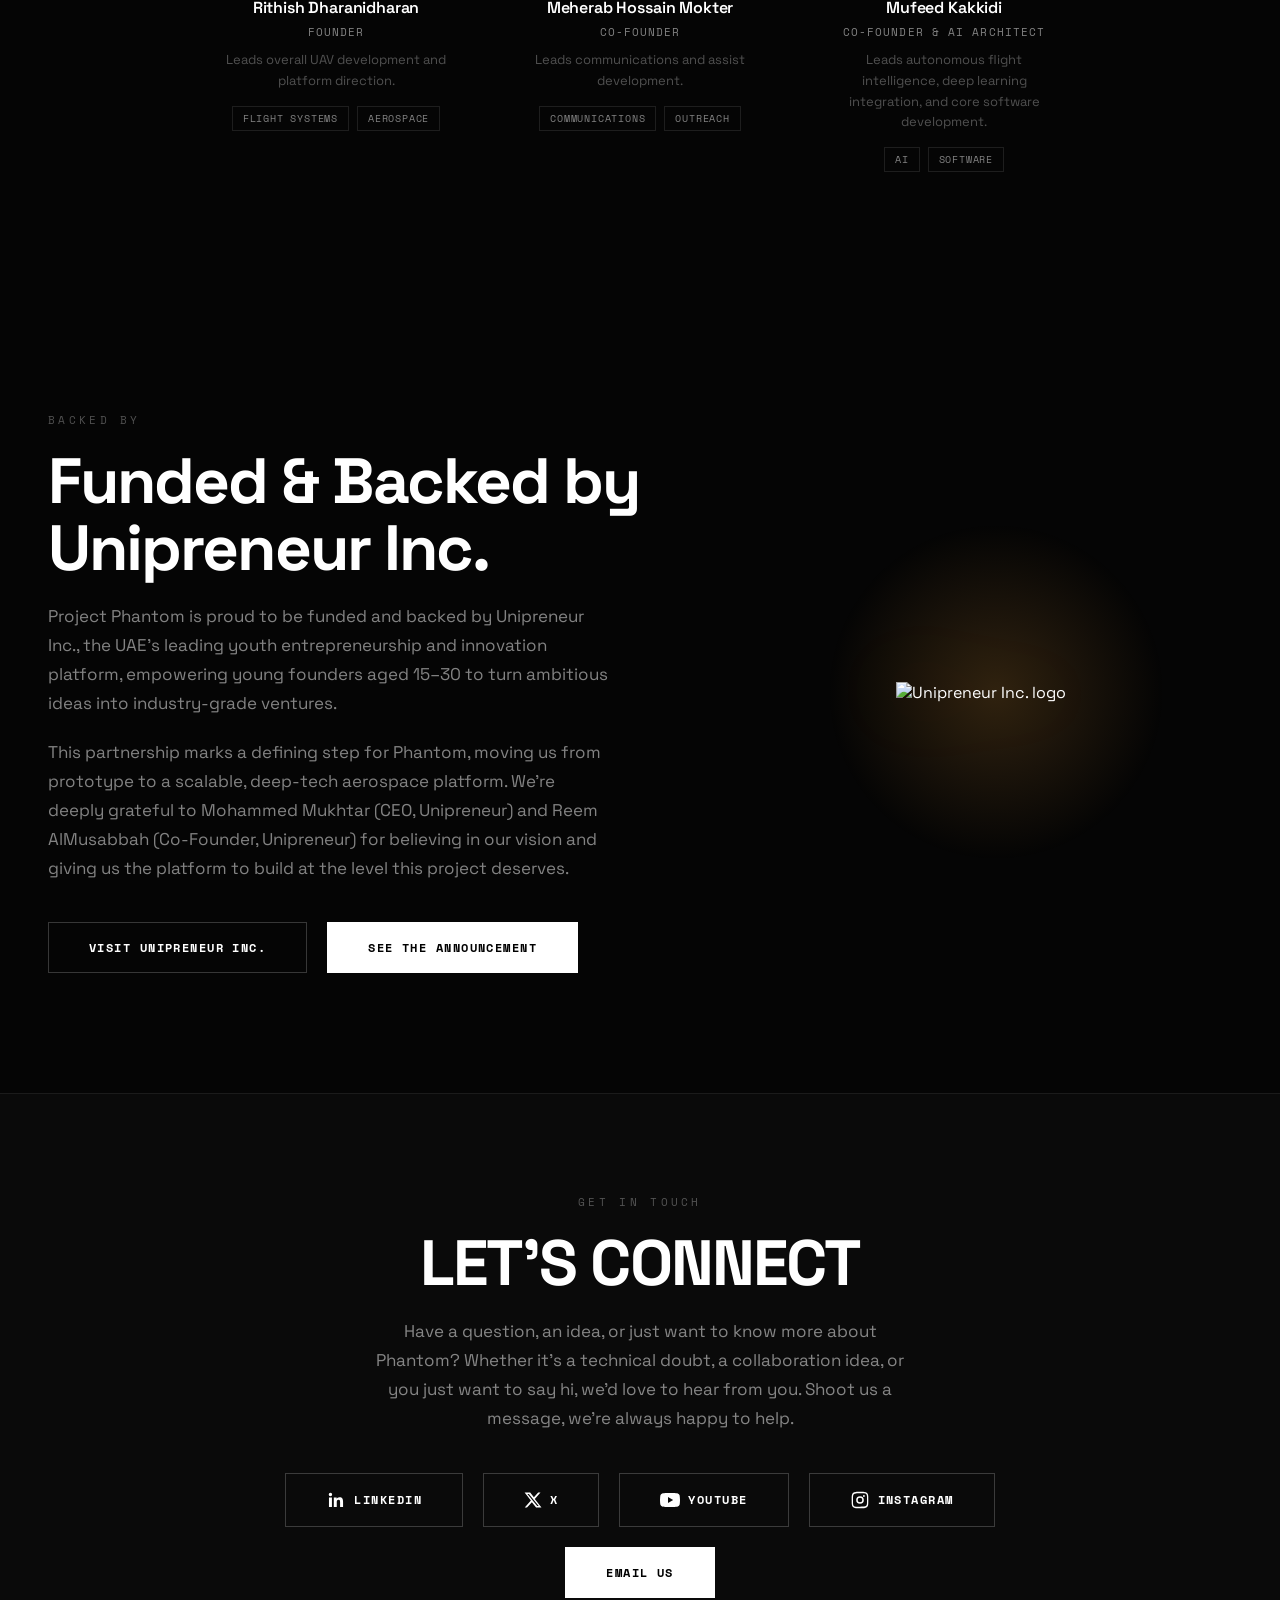
==== commit ad647020: "Update index.html" ====
--- a/index.html
+++ b/index.html
@@ -50,10 +50,6 @@
   cursor: none;
 }
 
-/* FIX 4: Mobile/touch cursor ghosting — only hide the native cursor and
-   show the custom dot/ring on devices that actually have a fine pointer
-   (mouse/trackpad). Touch devices keep normal tap behavior, no frozen
-   or erratic custom cursor. */
 @media (hover: none), (pointer: coarse) {
   body{
     cursor: auto;
@@ -99,11 +95,6 @@
   border-color:#fff;
 }
 
-/* FIX 1: Critical usability bug — nav vs alert banner.
-   Alert banner is now pinned to the absolute top (top:0) and the nav
-   is pushed down to sit directly beneath it (top: var(--alert-h)).
-   This removes the overlap entirely instead of relying on two
-   independent fixed offsets that drift apart on mobile. */
 .alert-banner {
   position: fixed;
   top: 0;
@@ -151,7 +142,7 @@
 
 nav{
   position:fixed;
-  top: var(--alert-h); /* sits directly under the alert banner */
+  top: var(--alert-h); 
   left:0;
   right:0;
   z-index:100;
@@ -226,8 +217,7 @@
   justify-content:center;
   position:relative;
   overflow:hidden;
-  /* FIX 1 (cont.): top padding accounts for banner + nav stacked height
-     so hero content never starts underneath them, on load or on resize. */
+
   padding: calc(var(--alert-h) + var(--nav-h) + 40px) 48px 80px;
 }
 
@@ -425,8 +415,7 @@
   position:relative;
 }
 
-/* FIX 2 (cont.): scroll-margin-top so anchored sections land below the
-   fixed banner + nav stack instead of being hidden underneath them. */
+
 section[id]{
   scroll-margin-top: calc(var(--alert-h) + var(--nav-h) + 16px);
 }
@@ -519,37 +508,17 @@
 }
 
 .depth-section {
-  height: 400vh;
-  position: relative;
-  padding: 0; 
-}
-
-.depth-sticky{
-  position:sticky;
-  top:0;
-  height:100vh;
-  display:flex;
-  align-items:center;
-  justify-content:center;
-  overflow:hidden;
-}
-
-.depth-text-wrap {
-  perspective: 1200px;
-  transform-style: preserve-3d;
+  padding: 160px 24px;
+  display: flex;
+  align-items: center;
+  justify-content: center;
   text-align: center;
-  display: grid;
-  place-items: center;
-  width: 100%;
 }
 
 .depth-line {
-  grid-area: 1 / 1;
-  opacity: 0;
-  font-size: clamp(32px, 5vw, 72px);
+  font-size: clamp(28px, 5vw, 64px);
   letter-spacing: -.03em;
-  transform-origin: center center -200px;
-  backface-visibility: hidden;
+  max-width: 900px;
 }
 
 .cards-grid{
@@ -698,10 +667,11 @@
 }
 
 .team-grid{
-  display:grid;
-  grid-template-columns:repeat(4,1fr);
-  gap:48px 32px;
+  display:flex;
+  justify-content:center;
+  gap:64px;
   margin-top:72px;
+  flex-wrap:wrap;
 }
 
 .team-card{
@@ -711,6 +681,7 @@
   text-align:center;
   text-decoration:none;
   color:inherit;
+  width:240px;
 }
 
 .avatar-ring{
@@ -841,16 +812,75 @@
   max-width:220px;
 }
 
+.team-tags{
+  display:flex;
+  gap:8px;
+  margin-top:14px;
+  flex-wrap:wrap;
+  justify-content:center;
+}
+
+.team-tag-chip{
+  font-family:var(--font-mono);
+  font-size:10px;
+  letter-spacing:.08em;
+  text-transform:uppercase;
+  color:var(--white-50);
+  border:1px solid var(--white-10);
+  padding:4px 10px;
+}
+
+.backing-layout{
+  display:flex;
+  align-items:center;
+  justify-content:space-between;
+  gap:60px;
+  flex-wrap:wrap;
+}
+
+.backing-content{
+  flex:1 1 480px;
+}
+
+.backing-visual{
+  flex:1 1 300px;
+  display:flex;
+  align-items:center;
+  justify-content:center;
+  position:relative;
+  min-height:320px;
+}
+
+.backing-logo-glow{
+  position:absolute;
+  width:340px;
+  height:340px;
+  background:radial-gradient(circle,rgba(244,166,66,.18),transparent 70%);
+  animation:pulseGlow 5s ease-in-out infinite;
+}
+
+.backing-logo{
+  width:200px;
+  position:relative;
+  z-index:2;
+  filter:drop-shadow(0 0 40px rgba(244,166,66,.2));
+  animation:floatLogo 6s ease-in-out infinite;
+}
+
+@keyframes floatLogo{
+  0%,100%{ transform:translateY(0); }
+  50%{ transform:translateY(-14px); }
+}
+
+@keyframes pulseGlow{
+  0%,100%{ opacity:.5; transform:scale(1); }
+  50%{ opacity:.9; transform:scale(1.1); }
+}
+
 @media(max-width:900px){
-  .team-grid{
-    grid-template-columns:repeat(2,1fr);
-    gap:48px 24px;
-  }
-}
-
-@media(max-width:560px){
-  .team-grid{
-    grid-template-columns:1fr;
+  .backing-layout{
+    flex-direction:column;
+    text-align:center;
   }
 }
 
@@ -939,17 +969,13 @@
     border-bottom:1px solid var(--border);
   }
 
-  /* FIX 1 (cont.): on mobile the banner text wraps to 2 lines, so it
-     grows taller than --alert-h. Let it size naturally and recalc the
-     offset with a CSS var so nav/hero/scroll-margin stay in sync
-     instead of drifting apart like in the original. */
   .alert-banner {
     height: auto;
     padding: 8px 16px;
     flex-direction: column;
     gap: 8px;
     text-align: center;
-    --alert-h: 64px; /* approximate stacked height on small screens */
+    --alert-h: 64px;
   }
 
   .alert-text {
@@ -994,7 +1020,7 @@
   <div class="hero-content">
 
     <div class="hero-eyebrow">
-      Adaptive UAV Platform — Made In Uae, Built For The World
+      One of UAE's first youth-led initiatives in autonomous fixed-wing aerospace
     </div>
 
     <h1 class="hero-title">
@@ -1005,12 +1031,12 @@
     </h1>
 
     <p class="hero-subtitle">
-      Project Phantom is a single-propeller VTOL platform designed for maximum aerodynamic efficiency and zero-emission flight. By combining low-profile vertical lift pods with an optimized fixed-wing frame, the aircraft achieves complete runway independence while maintaining a low-drag profile during cruise. Powered by a high-efficiency electric propulsion system and supported by surface-embedded solar cells, the platform delivers zero-carbon operational range over vast spatial scales without sacrificing payload capacity or deployment speed.
+      Project Phantom is a single-rotor VTOL aircraft that takes off and lands vertically, then transitions to fixed-wing flight for efficient cruise. No runway is required. Solar cells integrated into the wing extend endurance, and the platform runs entirely on electric propulsion.
     </p>
 
     <div class="hero-actions">
-      <a href="technology.html" class="btn-primary">Explore Platform</a>
-      <a href="mercury.html" class="btn-secondary">Mercury AI</a>
+      <a href="technology.html" class="btn-primary">Inside Phantom</a>
+      <a href="mercury.html" class="btn-secondary">Meet Mercury</a>
     </div>
 
   </div>
@@ -1033,7 +1059,7 @@
   </div>
 
   <div class="hero-scroll-hint">
-    <span>Scroll</span>
+    <span>↓</span>
     <div class="scroll-line"></div>
   </div>
 
@@ -1044,20 +1070,7 @@
 </div>
 
 <section class="depth-section" id="depthSection">
-
-  <div class="depth-sticky">
-
-    <div class="depth-text-wrap">
-
-      <span class="depth-line" id="dl1">MODULAR CORE</span>
-      <span class="depth-line" id="dl2">SOLAR ELECTRIC</span>
-      <span class="depth-line" id="dl3">AI INTELLIGENCE</span>
-      <span class="depth-line" id="dl4">UNLIMITED ENDURANCE</span>
-
-    </div>
-
-  </div>
-
+  <span class="depth-line reveal" id="dl1">THE FUTURE OF UAVS, ENGINEERED TODAY</span>
 </section>
 
 <section id="overview">
@@ -1067,12 +1080,11 @@
   </div>
 
   <h2 class="section-title reveal">
-    Architecture of Convergence
+    How Phantom Works
   </h2>
 
   <p class="section-desc reveal reveal-delay-1">
-    Traditional unmanned systems force compromise.
-    Phantom eliminates this through modular architecture.
+    Most UAVs force a tradeoff between range, payload, and versatility. Phantom's modular architecture removes that tradeoff.
   </p>
 
   <div class="cards-grid">
@@ -1086,16 +1098,16 @@
     </div>
 
     <div class="card reveal reveal-delay-1">
-      <div class="card-title">Single-Prop VTOL</div>
+      <div class="card-title">Single-Engine VTOL</div>
       <div class="card-text">
-        Zero runway required, maximizing aerodynamic glide.
+        Vertical takeoff and landing with zero runway required, transitioning to efficient fixed-wing glide for cruise.
       </div>
     </div>
 
     <div class="card reveal reveal-delay-2">
       <div class="card-title">Solar Integration</div>
       <div class="card-text">
-        High-efficiency solar wing architecture yielding 40% Less Energy drain.
+        Solar cells integrated into the wing surface reduce battery drain during cruise.
       </div>
     </div>
 
@@ -1112,15 +1124,16 @@
   <div style="margin-top:80px">
 
     <div class="section-label reveal">
-      QRAM Wing Modules
+      Configurable Wing System
     </div>
 
     <h2 class="section-title reveal">
-      Modular Swappable Wings
+      One architecture adapted for every environment.
     </h2>
 
     <p class="section-desc reveal reveal-delay-1">
-      One architecture adapted for every environment.
+      Interchangeable wing modules let a single fuselage operate across
+  fundamentally different conditions, without redesigning the aircraft.
     </p>
 
   </div>
@@ -1129,28 +1142,31 @@
 
     <div class="config-card reveal">
       <div class="config-letter">A</div>
-      <div class="config-name">Desert Hawk</div>
+      <div class="config-name">Arid Range</div>
       <div class="config-region">Arabian Peninsula</div>
       <div class="config-desc">
-        High thermal tolerance and maximum solar exposure.
+        Reinforced thermal shielding and maximized solar exposure for
+        sustained high-heat, high-sun operation.
       </div>
     </div>
 
     <div class="config-card reveal reveal-delay-1">
       <div class="config-letter">B</div>
-      <div class="config-name">Maritime Patrol</div>
+      <div class="config-name">Coastal Range</div>
       <div class="config-region">Coastal Operations</div>
       <div class="config-desc">
-        Salt resistant composites and over-water range.
+         Salt-resistant composites and extended range for sustained
+         flight over open water.
       </div>
     </div>
 
     <div class="config-card reveal reveal-delay-2">
       <div class="config-letter">C</div>
-      <div class="config-name">Alpine Soar</div>
+      <div class="config-name">Alpine Range</div>
       <div class="config-region">High Altitude</div>
       <div class="config-desc">
-        Extended span optimized for thin-air operations.
+        Extended wingspan and low-density optimization for thin-air,
+        high-altitude flight.
       </div>
     </div>
 
@@ -1171,11 +1187,11 @@
     </div>
 
     <h2 class="section-title reveal">
-      Platform for Infinite Good
+      Engineered for Impact
     </h2>
 
     <p class="section-desc reveal reveal-delay-1">
-      Built for global environmental intelligence and sustainability.
+      Designed to support global environmental monitoring and climate research.
     </p>
 
   </div>
@@ -1202,15 +1218,15 @@
       <div class="sdg-num">SDG 15</div>
       <div class="sdg-title">Life on Land</div>
       <div class="sdg-text">
-        Reforestation and anti-poaching operations.
+        Reforestation tracking and anti-poaching support.
       </div>
     </div>
 
     <div class="sdg-card reveal reveal-delay-3">
       <div class="sdg-num">SDG 9</div>
-      <div class="sdg-title">Innovation</div>
+      <div class="sdg-title">Industry, Innovation and Infrastructure</div>
       <div class="sdg-text">
-        Sovereign enterprise-grade environmental sensing architecture.
+        Enterprise-grade environmental sensing infrastructure.
       </div>
     </div>
 
@@ -1230,10 +1246,10 @@
     </h2>
 
     <p class="section-desc reveal reveal-delay-1">
-      UAE's first youth-led initiative for autonomous fixed-wing aerospace research.
+      Two teenagers based in UAE, designing and building autonomous aircraft most professionals haven't attempted.
     </p>
 
-    <div class="team-tag reveal reveal-delay-1">UAE &middot; Founded by Students, Built for the Sky</div>
+    <div class="team-tag reveal reveal-delay-1">Youth-Led Aerospace Initiative</div>
   </div>
 
   <div class="team-grid">
@@ -1249,8 +1265,12 @@
         </div>
       </div>
       <div class="team-name">Rithish Dharanidharan</div>
-      <div class="team-role">Founder & Aerospace Lead</div>
-      <div class="team-desc">Leads overall UAV engineering, system architecture, and platform direction.</div>
+      <div class="team-role">Founder</div>
+      <div class="team-desc">Leads overall UAV development and platform direction.</div>
+      <div class="team-tags">
+        <span class="team-tag-chip">Flight Systems</span>
+        <span class="team-tag-chip">Aerospace</span>
+      </div>
     </a>
 
     <a href="https://www.linkedin.com/in/meherab-hossain-mokter/" target="_blank" rel="noopener" class="team-card reveal reveal-delay-1">
@@ -1264,14 +1284,18 @@
         </div>
       </div>
       <div class="team-name">Meherab Hossain Mokter</div>
-      <div class="team-role">Co-Founder & Operations Lead</div>
-      <div class="team-desc">Leads strategic communications, ecosystem partnerships, and cross-team coordination.</div>
+      <div class="team-role">Co-Founder</div>
+      <div class="team-desc">Leads communications and assist development.</div>
+      <div class="team-tags">
+        <span class="team-tag-chip">Communications</span>
+        <span class="team-tag-chip">Outreach</span>
+      </div>
     </a>
 
     <a href="https://www.linkedin.com/in/mufeed-kakkidi-021368397/" target="_blank" rel="noopener" class="team-card reveal reveal-delay-2">
       <div class="avatar-ring">
         <div class="avatar-photo">
-          <img src="https://media.licdn.com/dms/image/v2/D4D03AQFDC0Jx4Owf2Q/profile-displayphoto-crop_800_800/B4DZu725sbJMAI-/0/1768383290895?e=1784160000&v=beta&t=lUP4IVKx4dMJKD6hdBv4hi_r5RGth_Li1lxcsltrUZY" alt="Mufeed Kakkidi" loading="lazy" onerror="this.style.display='none'; this.parentElement.querySelector('.avatar-initials').style.display='flex';">
+          <img src="PASTE_MUFEED_PHOTO_URL_HERE" alt="Mufeed Kakkidi" loading="lazy" onerror="this.style.display='none'; this.parentElement.querySelector('.avatar-initials').style.display='flex';">
           <span class="avatar-initials" style="display:none;">MK</span>
         </div>
         <div class="avatar-linkedin-badge">
@@ -1279,24 +1303,64 @@
         </div>
       </div>
       <div class="team-name">Mufeed Kakkidi</div>
-      <div class="team-role">Co-Founder & AI Architect</div>
+      <div class="team-role">Co-Founder &amp; AI Architect</div>
       <div class="team-desc">Leads autonomous flight intelligence, deep learning integration, and core software development.</div>
+      <div class="team-tags">
+        <span class="team-tag-chip">AI</span>
+        <span class="team-tag-chip">Software</span>
+      </div>
     </a>
 
-    <a href="https://www.linkedin.com/in/ashwin-krishnakumar-074a973a7/" target="_blank" rel="noopener" class="team-card reveal reveal-delay-3">
-      <div class="avatar-ring">
-        <div class="avatar-photo">
-          <img src="https://media.licdn.com/dms/image/v2/D4E03AQHYRnBx_5Sy4Q/profile-displayphoto-scale_400_400/B4EZvr1gr1GoAg-/0/1769188236848?e=1784160000&v=beta&t=JkIdQGzTCC_bbODAC3fM8piltHbqHs7-iFlWwxNl2vc" alt="Ashwin Krishnakumar" loading="lazy" onerror="this.style.display='none'; this.parentElement.querySelector('.avatar-initials').style.display='flex';">
-          <span class="avatar-initials" style="display:none;">AK</span>
-        </div>
-        <div class="avatar-linkedin-badge">
-          <svg viewBox="0 0 24 24" fill="#0A66C2"><path d="M20.45 20.45h-3.55v-5.57c0-1.33-.02-3.04-1.85-3.04-1.85 0-2.14 1.45-2.14 2.94v5.67H9.36V9h3.41v1.56h.05c.48-.9 1.64-1.85 3.38-1.85 3.61 0 4.28 2.38 4.28 5.47v6.27zM5.34 7.43a2.06 2.06 0 1 1 0-4.12 2.06 2.06 0 0 1 0 4.12zM7.12 20.45H3.56V9h3.56v11.45z"/></svg>
-        </div>
-      </div>
-      <div class="team-name">Ashwin Krishnakumar</div>
-      <div class="team-role">Co-Founder & Communications Lead</div>
-      <div class="team-desc">Leads project pitch strategy, presentation delivery, and visual branding assets.</div>
-    </a>
+  </div>
+
+</section>
+
+<section id="backing">
+
+  <div class="backing-layout">
+
+    <div class="backing-content">
+
+      <div class="section-label reveal">
+        Backed By
+      </div>
+
+      <h2 class="section-title reveal">
+        Funded &amp; Backed by Unipreneur Inc.
+      </h2>
+
+      <p class="section-desc reveal reveal-delay-1">
+        Project Phantom is proud to be funded and backed by Unipreneur Inc.,
+        the UAE's leading youth entrepreneurship and innovation platform,
+        empowering young founders aged 15–30 to turn ambitious ideas into
+        industry-grade ventures.
+      </p>
+
+      <p class="section-desc reveal reveal-delay-2" style="margin-top:20px;">
+        This partnership marks a defining step for Phantom, moving us from
+        prototype to a scalable, deep-tech aerospace platform. We're deeply
+        grateful to Mohammed Mukhtar (CEO, Unipreneur) and Reem AlMusabbah
+        (Co-Founder, Unipreneur) for believing in our vision and giving us
+        the platform to build at the level this project deserves.
+      </p>
+
+      <div class="strategic-ops-actions" style="margin-top:40px; justify-content:flex-start;">
+        <a href="https://www.linkedin.com/company/unipreneur-inc/" target="_blank" rel="noopener" class="btn-secondary">
+          Visit Unipreneur Inc.
+        </a>
+        <a href="https://www.linkedin.com/posts/mohammedmukhtarj_dubaiit-share-7485697531440435200-HURC/?utm_source=share&utm_medium=member_desktop&rcm=ACoAAGBAxMgBcZF9B4uP7fpV_qOoPytKNPcIiYQ" target="_blank" rel="noopener" class="btn-primary">
+          See the Announcement
+        </a>
+      </div>
+
+    </div>
+
+    <div class="backing-visual reveal reveal-delay-1">
+      <div class="backing-logo-glow"></div>
+      <img src="https://lh5.googleusercontent.com/proxy/MbvQ1XQZ9D8LrA4bgbmP0CC8N8OzJePIsNt0Jw4zHKX-YHUjO1udVgADbwj36B5F9eVBI4__iPWP9xrCC1yX"
+           alt="Unipreneur Inc. logo"
+           class="backing-logo">
+    </div>
 
   </div>
 
@@ -1304,16 +1368,42 @@
 
 <section class="strategic-ops-section" id="contact">
   <div class="strategic-ops-container">
-    <div class="section-label">Strategic Operations</div>
-    <h2 class="section-title">SYSTEM INTEGRATION &amp; COLLABORATION</h2>
+    <div class="section-label">Get in Touch</div>
+    <h2 class="section-title">LET'S CONNECT</h2>
     <p class="section-desc" style="margin:0 auto;">
-      Initialize direct channels for enterprise deployments, open research collaboration, or technical inquiries. Whether you are looking to integrate custom sensing hardware, explore architectural applications, or connect with our engineering roadmap, our ecosystem is open for development.
+      Have a question, an idea, or just want to know more about Phantom?
+  Whether it's a technical doubt, a collaboration idea, or you just
+  want to say hi, we'd love to hear from you. Shoot us a message,
+  we're always happy to help.
     </p>
     <div class="strategic-ops-actions">
-      <a href="https://www.linkedin.com/company/projectphantom/" target="_blank" class="btn-primary">Connect via LinkedIn</a>
-      <a href="https://www.instagram.com/projectphantom.ae/" target="_blank" class="btn-secondary">Follow on Instagram</a>
-    </div>
-  </div>
+
+  <a href="https://www.linkedin.com/company/projectphantom/" target="_blank" rel="noopener" class="btn-secondary" aria-label="LinkedIn" style="display:flex; align-items:center; gap:8px;">
+    <svg width="20" height="20" viewBox="0 0 24 24" fill="currentColor"><path d="M20.45 20.45h-3.55v-5.57c0-1.33-.02-3.04-1.85-3.04-1.85 0-2.14 1.45-2.14 2.94v5.67H9.36V9h3.41v1.56h.05c.48-.9 1.64-1.85 3.38-1.85 3.61 0 4.28 2.38 4.28 5.47v6.27zM5.34 7.43a2.06 2.06 0 1 1 0-4.12 2.06 2.06 0 0 1 0 4.12zM7.12 20.45H3.56V9h3.56v11.45z"/></svg>
+    LinkedIn
+  </a>
+
+  <a href="https://x.com/PhantomUAV" target="_blank" rel="noopener" class="btn-secondary" aria-label="X" style="display:flex; align-items:center; gap:8px;">
+    <svg width="18" height="18" viewBox="0 0 24 24" fill="currentColor"><path d="M18.9 2H22l-7.6 8.7L23.3 22h-7.2l-5.6-6.9L4 22H1l8.2-9.3L0.8 2h7.4l5 6.2L18.9 2zm-1.3 18h2L6.5 4h-2l13.1 16z"/></svg>
+    X
+  </a>
+
+  <a href="https://www.youtube.com/@projectphantomuav" target="_blank" rel="noopener" class="btn-secondary" aria-label="YouTube" style="display:flex; align-items:center; gap:8px;">
+    <svg width="20" height="20" viewBox="0 0 24 24" fill="currentColor"><path d="M23.5 6.2a3 3 0 0 0-2.1-2.1C19.5 3.5 12 3.5 12 3.5s-7.5 0-9.4.6A3 3 0 0 0 .5 6.2 31.6 31.6 0 0 0 0 12a31.6 31.6 0 0 0 .5 5.8 3 3 0 0 0 2.1 2.1c1.9.6 9.4.6 9.4.6s7.5 0 9.4-.6a3 3 0 0 0 2.1-2.1A31.6 31.6 0 0 0 24 12a31.6 31.6 0 0 0-.5-5.8zM9.6 15.5V8.5L15.8 12l-6.2 3.5z"/></svg>
+    YouTube
+  </a>
+
+  <a href="https://www.instagram.com/projectphantom.ae/" target="_blank" rel="noopener" class="btn-secondary" aria-label="Instagram" style="display:flex; align-items:center; gap:8px;">
+    <svg width="20" height="20" viewBox="0 0 24 24" fill="currentColor"><path d="M12 2.2c3.2 0 3.6 0 4.9.07 3.3.15 4.8 1.7 5 5 .06 1.3.07 1.6.07 4.8s0 3.5-.07 4.8c-.15 3.3-1.7 4.8-5 5-1.3.06-1.6.07-4.9.07s-3.6 0-4.9-.07c-3.3-.15-4.8-1.7-5-5-.06-1.3-.07-1.6-.07-4.8s0-3.5.07-4.8c.15-3.3 1.7-4.8 5-5C8.4 2.2 8.8 2.2 12 2.2zm0 1.8c-3.15 0-3.5 0-4.75.07-2.5.11-3.5 1.1-3.6 3.6C3.6 8.7 3.6 9.05 3.6 12s0 3.3.06 4.35c.1 2.5 1.1 3.5 3.6 3.6C8.5 20 8.85 20 12 20s3.5 0 4.75-.06c2.5-.1 3.5-1.1 3.6-3.6.06-1.05.06-1.4.06-4.35s0-3.3-.06-4.35c-.1-2.5-1.1-3.5-3.6-3.6C15.5 4 15.15 4 12 4zm0 3.4a4.6 4.6 0 1 1 0 9.2 4.6 4.6 0 0 1 0-9.2zm0 1.8a2.8 2.8 0 1 0 0 5.6 2.8 2.8 0 0 0 0-5.6zm5.8-2a1.1 1.1 0 1 1-2.2 0 1.1 1.1 0 0 1 2.2 0z"/></svg>
+    Instagram
+  </a>
+
+  <a href="mailto:rithishwork@gmail.com" class="btn-primary" style="display:flex; align-items:center; gap:8px;">
+    Email Us
+  </a>
+
+</div>
+</div>
 </section>
 
 <script>
@@ -1322,8 +1412,6 @@
 const curDot = document.getElementById('cur-dot');
 const curRing = document.getElementById('cur-ring');
 
-// Guard against touch devices where these elements are hidden via CSS
-// but the script would otherwise still run pointless RAF/listener work.
 const hasFinePointer = window.matchMedia('(hover: hover) and (pointer: fine)').matches;
 
 if(hasFinePointer){
@@ -1372,12 +1460,12 @@
 }
 
 const items = [
-  'Persistent Core',
-  'QRAM Interface',
+  'Modular Core',
+  'Configurable Wings',
   'Solar Electric',
-  'Mercury AI',
-  'UAE Origin',
-  'Swarm Control'
+  'Single-Engine VTOL',
+  'Youth-Led',
+  'UAE Origin'
 ];
 
 const mi = document.getElementById('marqueeInner');
@@ -1412,15 +1500,6 @@
 
 revealEls.forEach(el => revealObs.observe(el));
 
-const depthSection = document.getElementById('depthSection');
-
-const depthLines = [
-  document.getElementById('dl1'),
-  document.getElementById('dl2'),
-  document.getElementById('dl3'),
-  document.getElementById('dl4')
-];
-
 let scrollPos = 0;
 
 window.addEventListener('scroll', () => {
@@ -1446,45 +1525,6 @@
       `translate3d(${scrollPos * .06}px,0,0)`;
   }
 
-  if(depthSection){
-
-    const rect = depthSection.getBoundingClientRect();
-
-    const progress =
-      Math.min(
-        Math.max(
-          (-rect.top) / (rect.height - window.innerHeight),
-          0
-        ),
-        1
-      );
-
-    depthLines.forEach((line,i) => {
-
-      const start = i * .22;
-      const end = start + .28;
-
-      let p = (progress - start) / (end - start);
-
-      p = Math.max(0,Math.min(1,p));
-
-      const opacity =
-        p < .5
-          ? p * 2
-          : (1 - p) * 2;
-
-      const z = -250 + (p * 250);
-      const scale = .8 + (p * .2);
-
-      line.style.opacity = opacity;
-
-      line.style.transform =
-        `translate3d(0,0,${z}px) scale(${scale})`;
-
-    });
-
-  }
-
   requestAnimationFrame(animate);
 }
 
@@ -1492,6 +1532,5 @@
 
 })();
 </script>
-
 </body>
 </html>
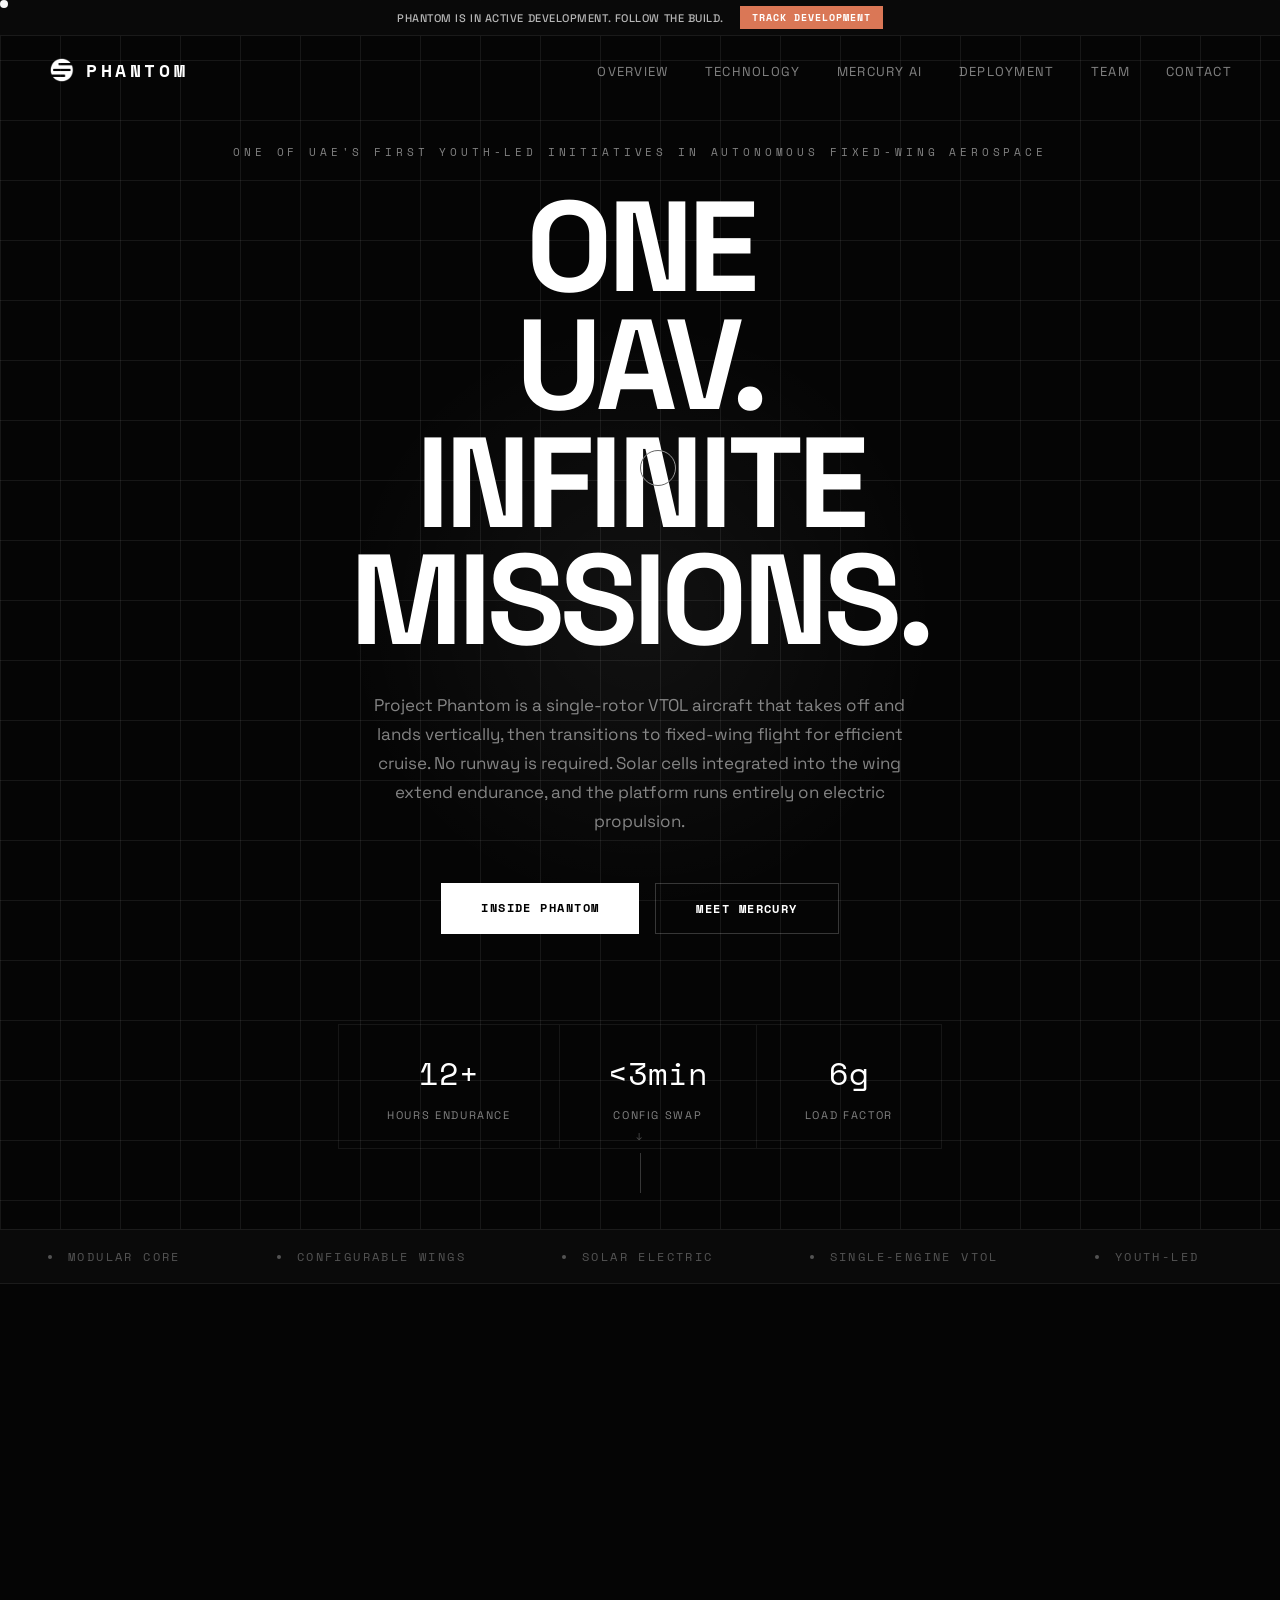
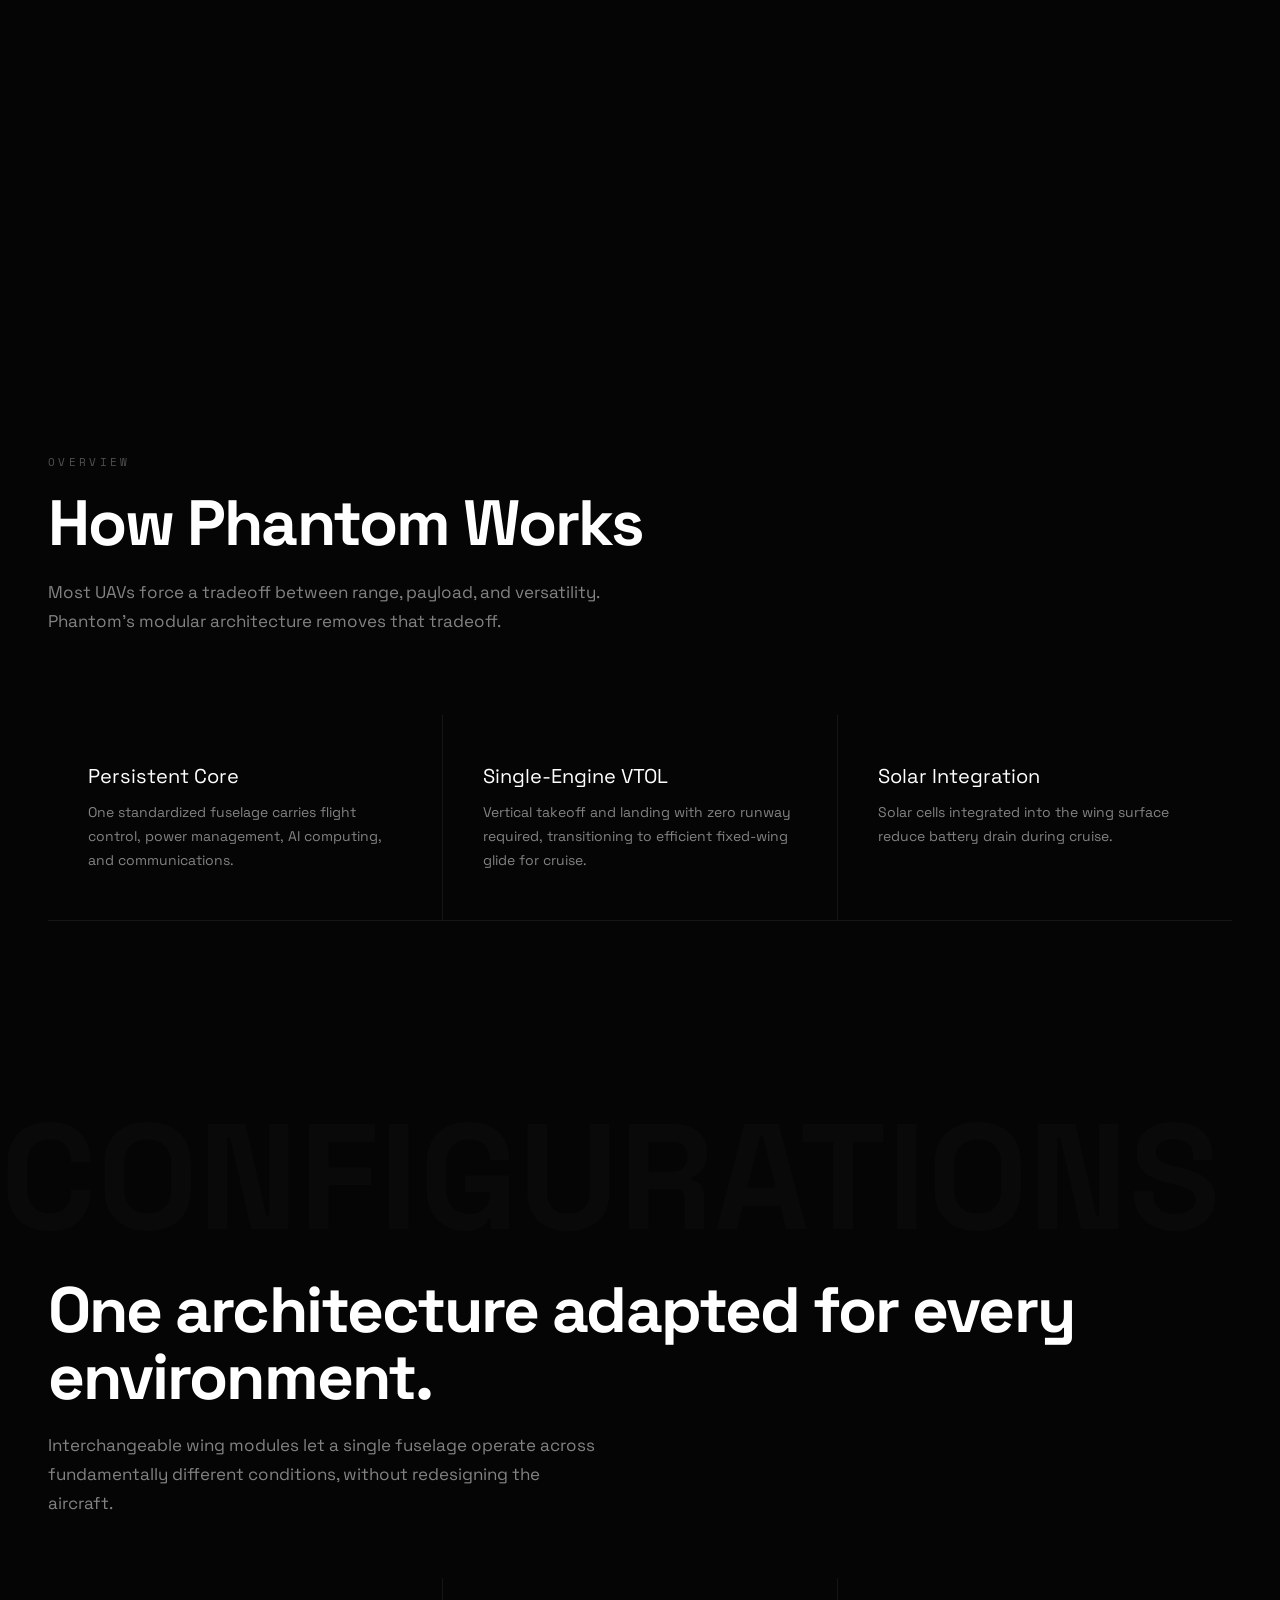
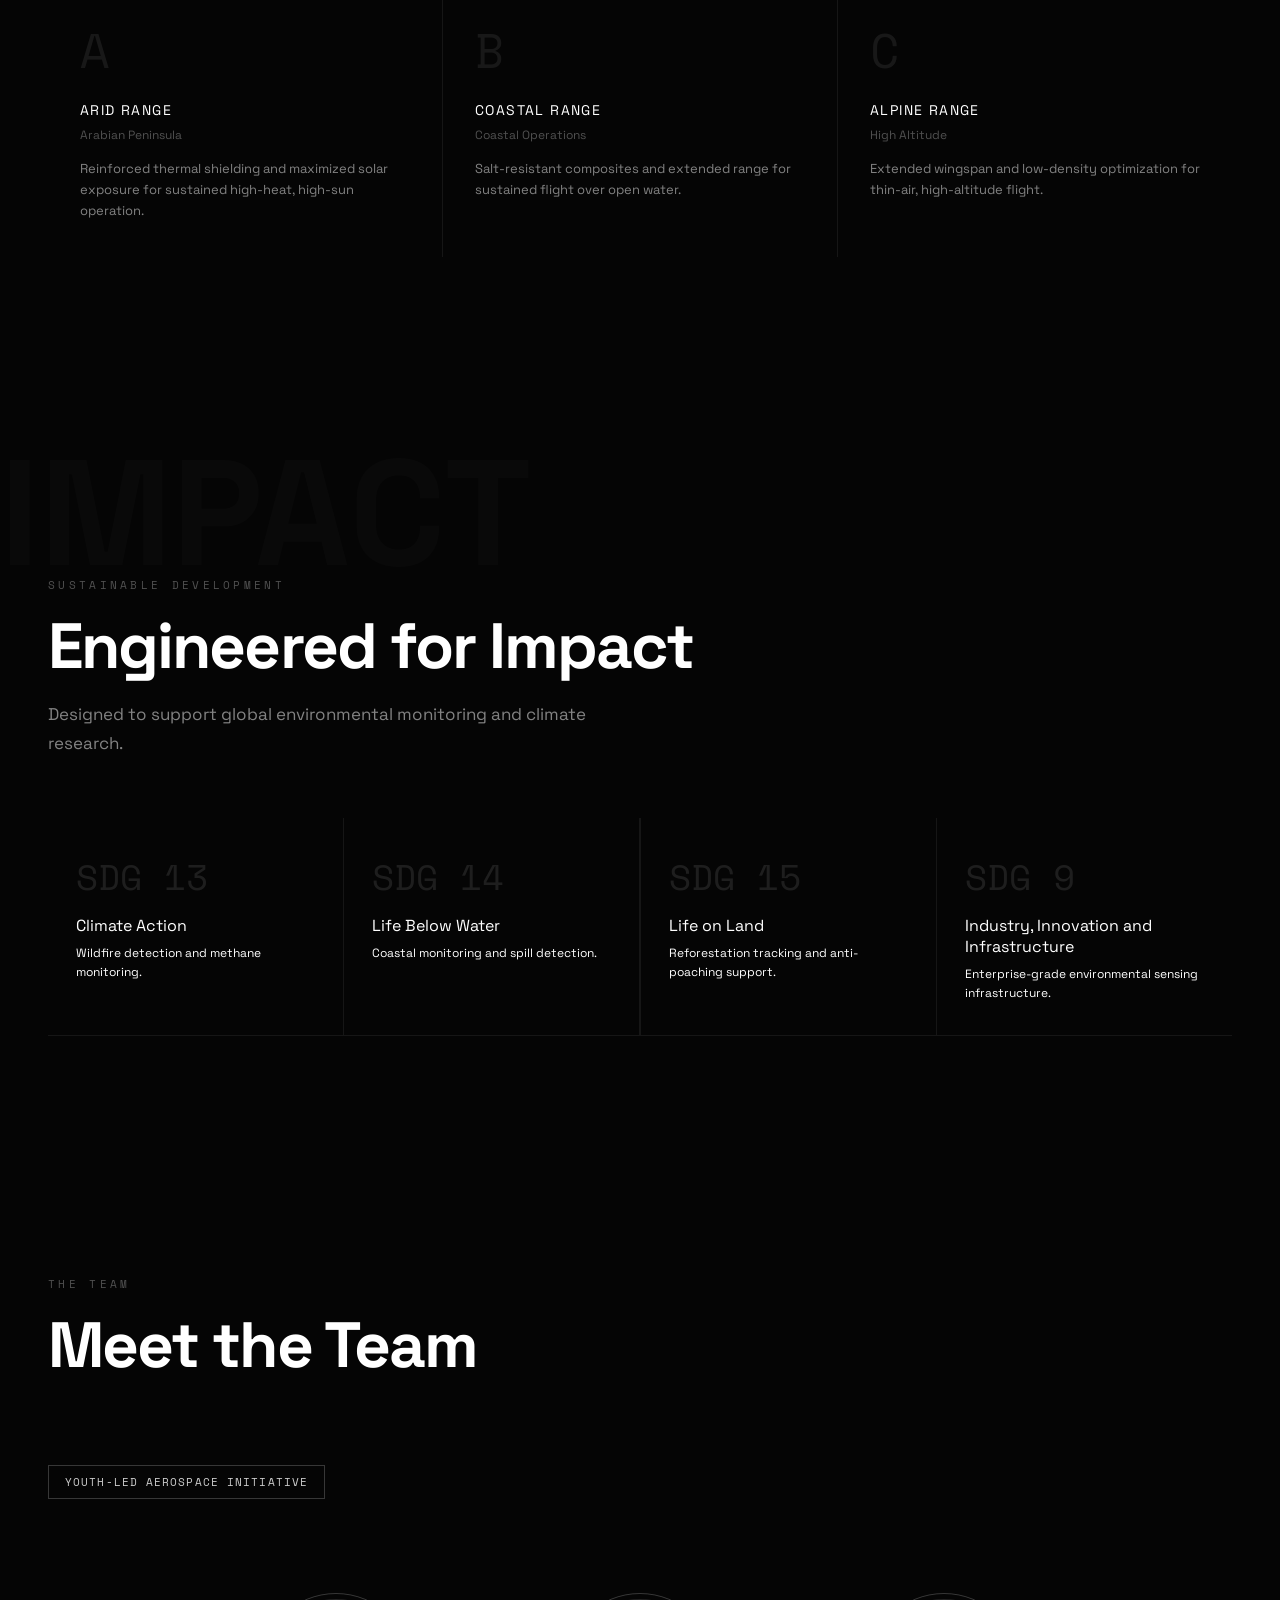
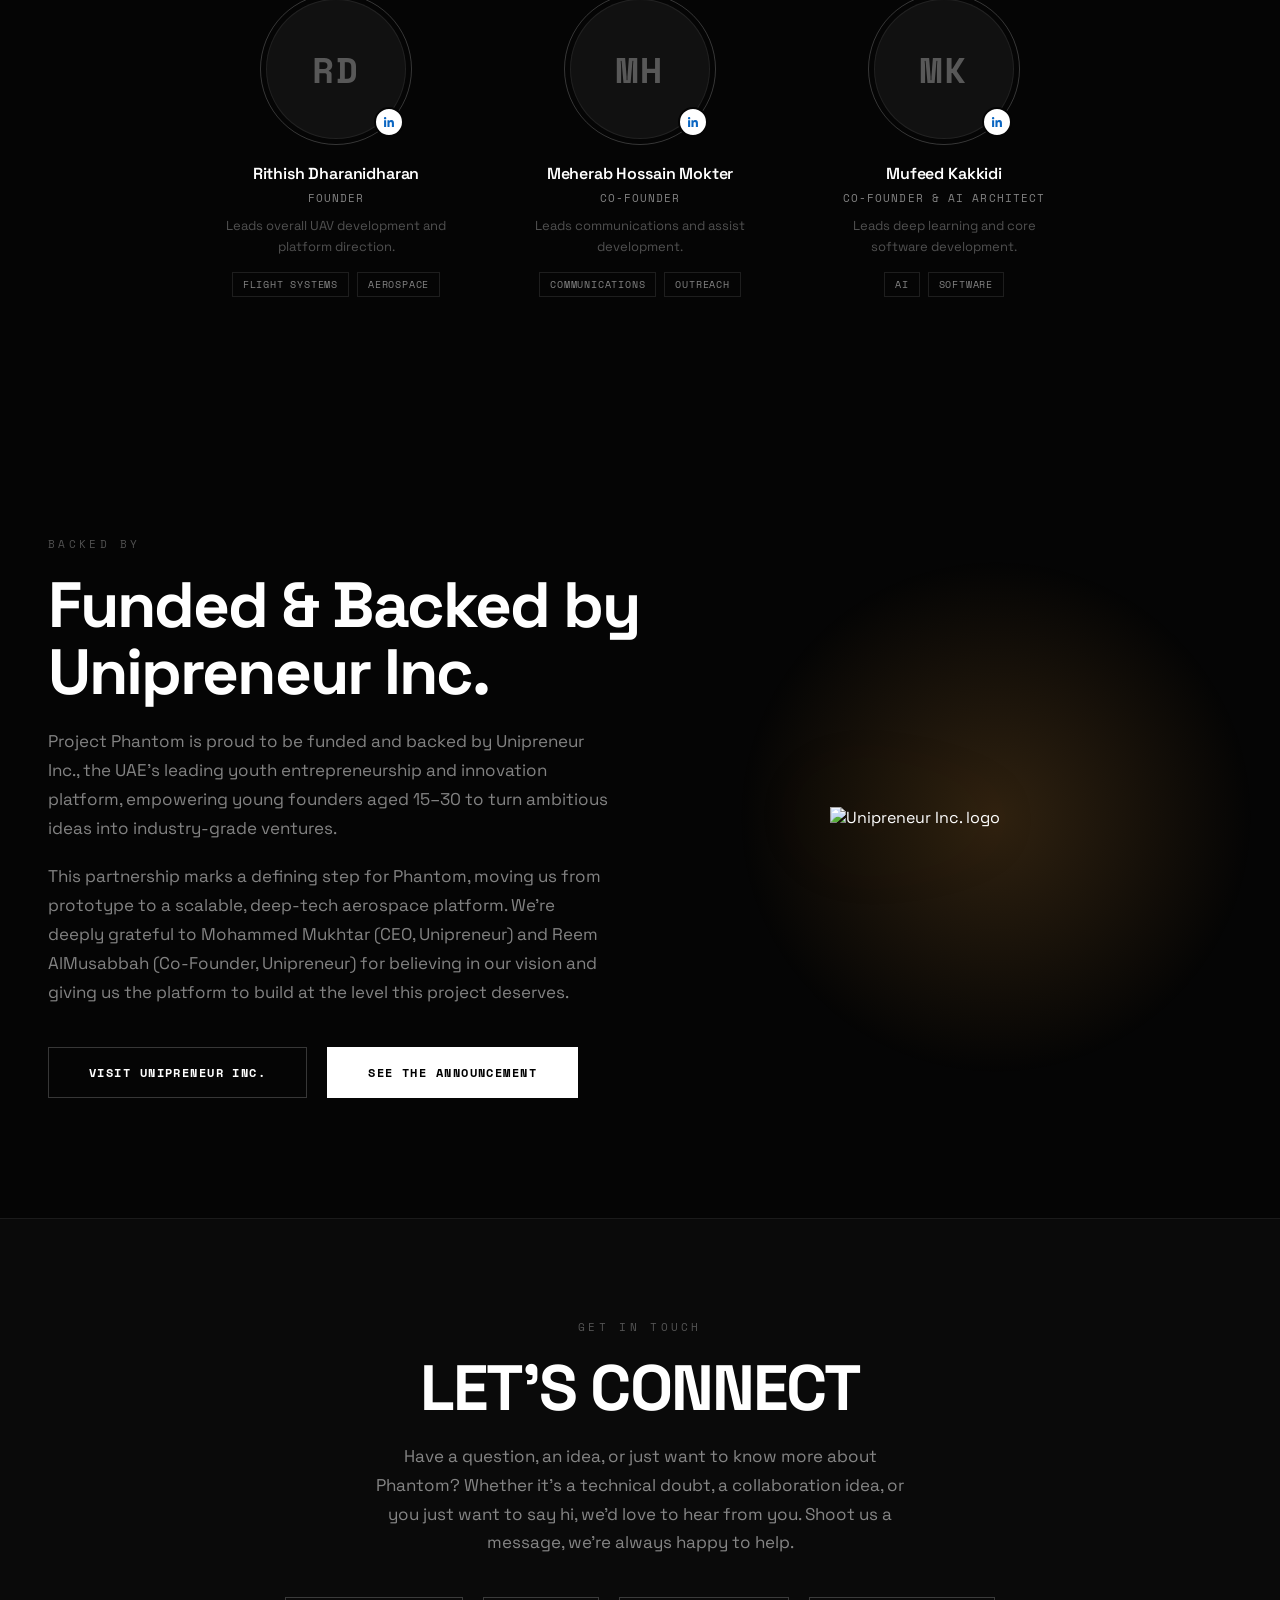
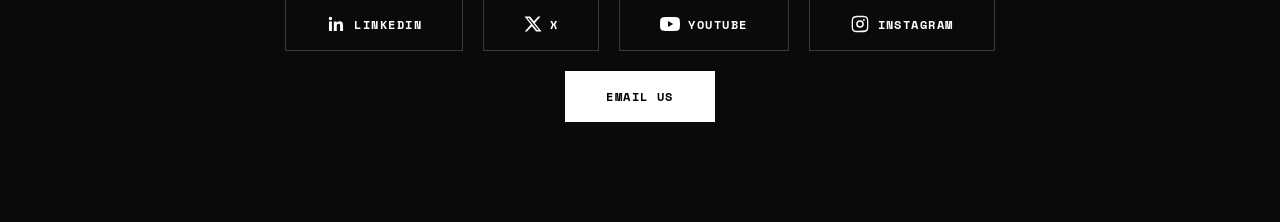
==== commit c52853bd: "Update index.html" ====
--- a/index.html
+++ b/index.html
@@ -508,16 +508,38 @@
 }
 
 .depth-section {
-  padding: 160px 24px;
-  display: flex;
-  align-items: center;
-  justify-content: center;
+  height: 250vh;
+  position: relative;
+  padding: 0;
+}
+
+.depth-sticky{
+  position:sticky;
+  top:0;
+  height:100vh;
+  display:flex;
+  align-items:center;
+  justify-content:center;
+  overflow:hidden;
+}
+
+.depth-text-wrap {
+  perspective: 1200px;
+  transform-style: preserve-3d;
   text-align: center;
+  display: grid;
+  place-items: center;
+  width: 100%;
+  padding: 0 24px;
 }
 
 .depth-line {
+  grid-area: 1 / 1;
+  opacity: 0;
   font-size: clamp(28px, 5vw, 64px);
   letter-spacing: -.03em;
+  transform-origin: center center -200px;
+  backface-visibility: hidden;
   max-width: 900px;
 }
 
@@ -848,22 +870,22 @@
   align-items:center;
   justify-content:center;
   position:relative;
-  min-height:320px;
+  min-height:480px;
 }
 
 .backing-logo-glow{
   position:absolute;
-  width:340px;
-  height:340px;
+  width:520px;
+  height:520px;
   background:radial-gradient(circle,rgba(244,166,66,.18),transparent 70%);
   animation:pulseGlow 5s ease-in-out infinite;
 }
 
 .backing-logo{
-  width:200px;
+  width:clamp(280px, 26vw, 420px);
   position:relative;
   z-index:2;
-  filter:drop-shadow(0 0 40px rgba(244,166,66,.2));
+  filter:drop-shadow(0 0 50px rgba(244,166,66,.25));
   animation:floatLogo 6s ease-in-out infinite;
 }
 
@@ -1070,7 +1092,11 @@
 </div>
 
 <section class="depth-section" id="depthSection">
-  <span class="depth-line reveal" id="dl1">THE FUTURE OF UAVS, ENGINEERED TODAY</span>
+  <div class="depth-sticky">
+    <div class="depth-text-wrap">
+      <span class="depth-line" id="dl1">THE FUTURE OF UAVS, ENGINEERED TODAY</span>
+    </div>
+  </div>
 </section>
 
 <section id="overview">
@@ -1304,7 +1330,7 @@
       </div>
       <div class="team-name">Mufeed Kakkidi</div>
       <div class="team-role">Co-Founder &amp; AI Architect</div>
-      <div class="team-desc">Leads autonomous flight intelligence, deep learning integration, and core software development.</div>
+      <div class="team-desc">Leads deep learning and core software development.</div>
       <div class="team-tags">
         <span class="team-tag-chip">AI</span>
         <span class="team-tag-chip">Software</span>
@@ -1500,6 +1526,9 @@
 
 revealEls.forEach(el => revealObs.observe(el));
 
+const depthSection = document.getElementById('depthSection');
+const depthLine = document.getElementById('dl1');
+
 let scrollPos = 0;
 
 window.addEventListener('scroll', () => {
@@ -1523,6 +1552,35 @@
   if(pt2){
     pt2.style.transform =
       `translate3d(${scrollPos * .06}px,0,0)`;
+  }
+
+  if(depthSection && depthLine){
+
+    const rect = depthSection.getBoundingClientRect();
+    const scrollable = rect.height - window.innerHeight;
+
+    const progress =
+      Math.min(
+        Math.max(
+          (-rect.top) / (scrollable > 0 ? scrollable : 1),
+          0
+        ),
+        1
+      );
+
+    let opacity;
+    if(progress < .25) opacity = progress / .25;
+    else if(progress > .75) opacity = (1 - progress) / .25;
+    else opacity = 1;
+
+    const z = -250 + (progress * 250);
+    const scale = .8 + (progress * .2);
+
+    depthLine.style.opacity = opacity;
+
+    depthLine.style.transform =
+      `translate3d(0,0,${z}px) scale(${scale})`;
+
   }
 
   requestAnimationFrame(animate);
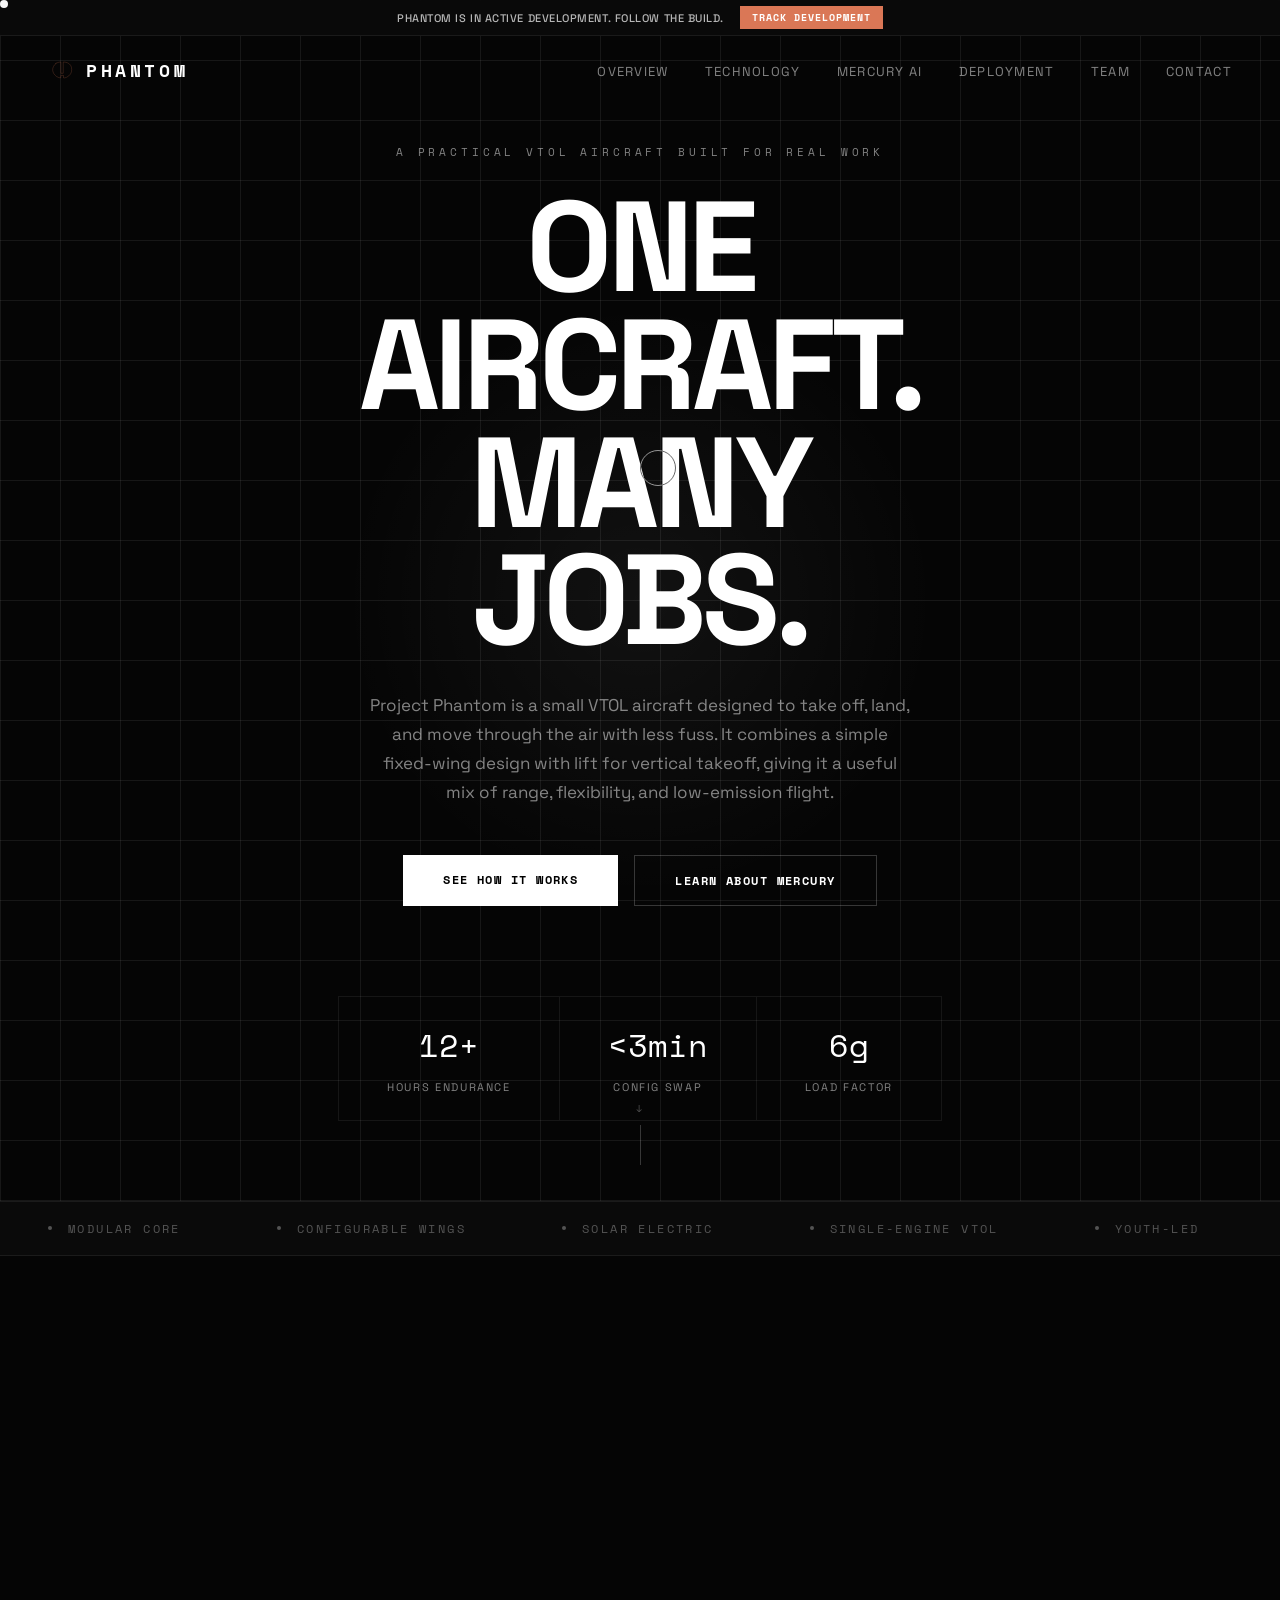
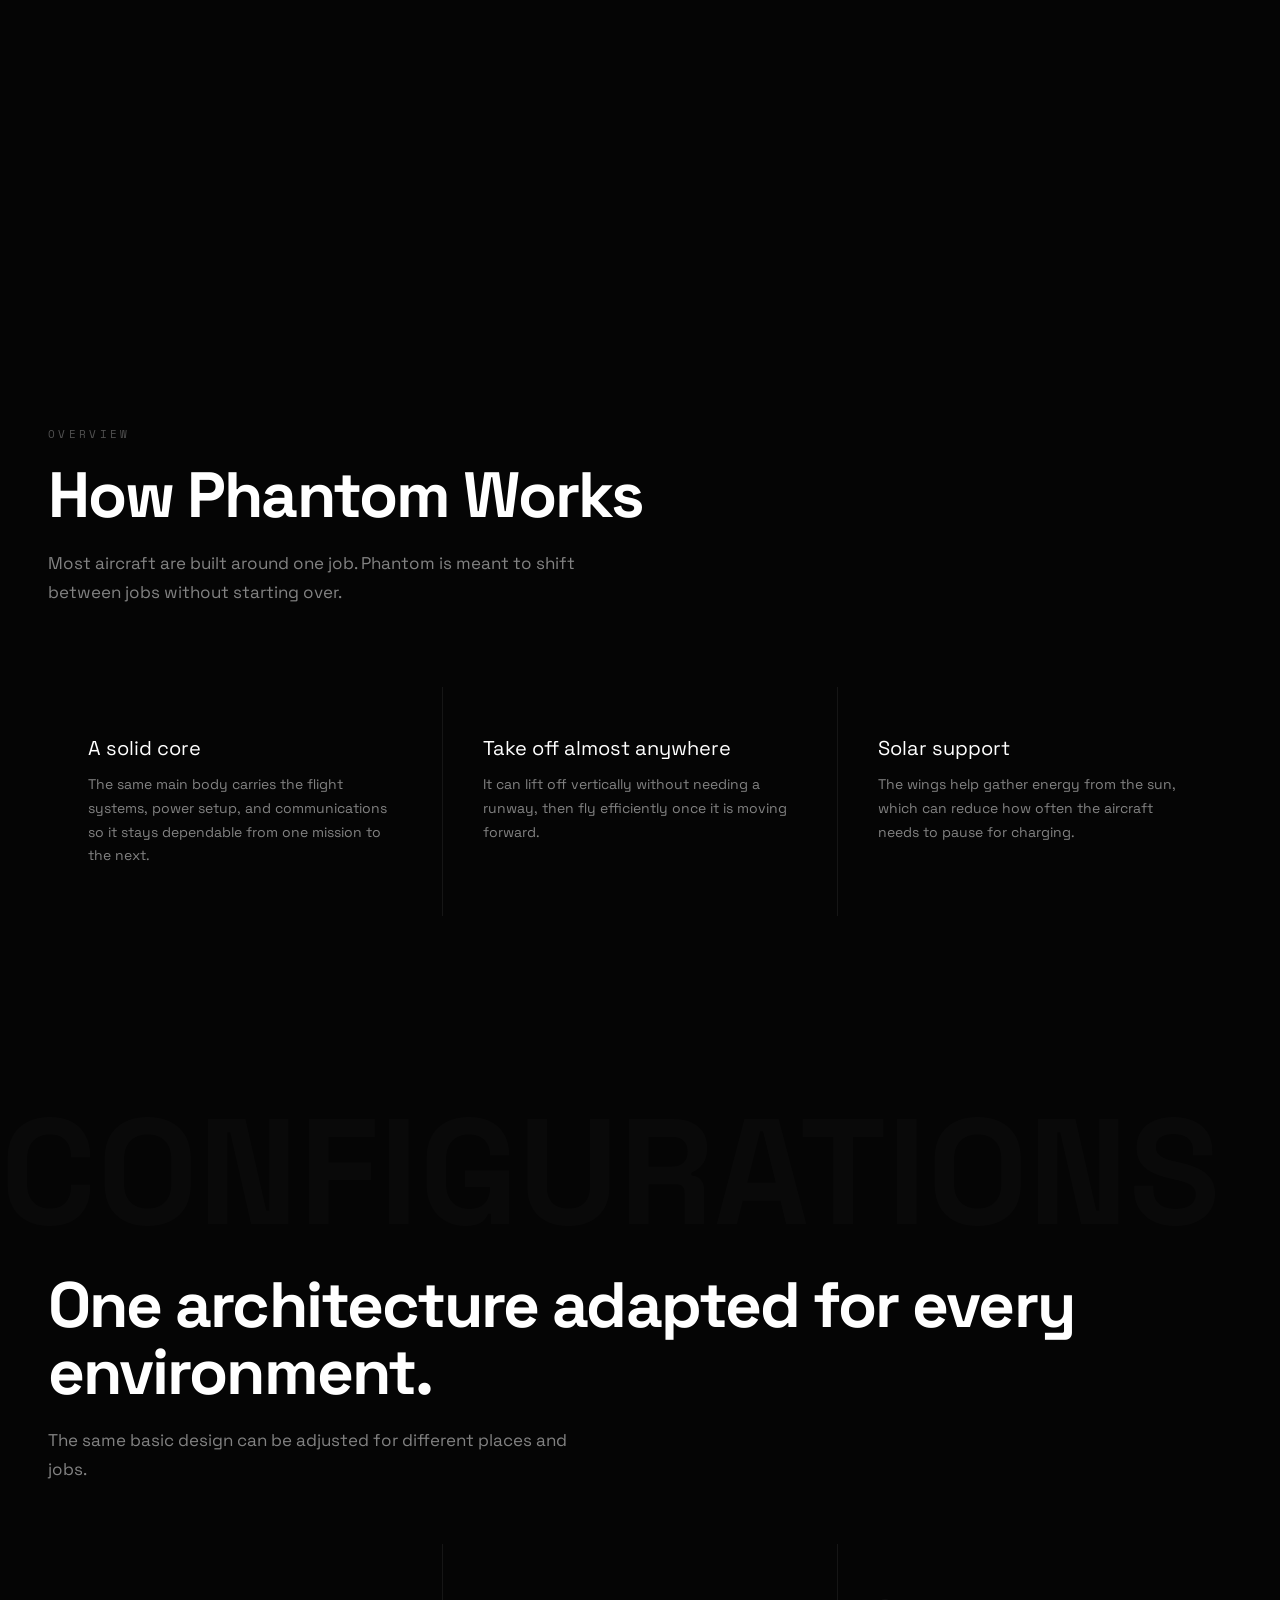
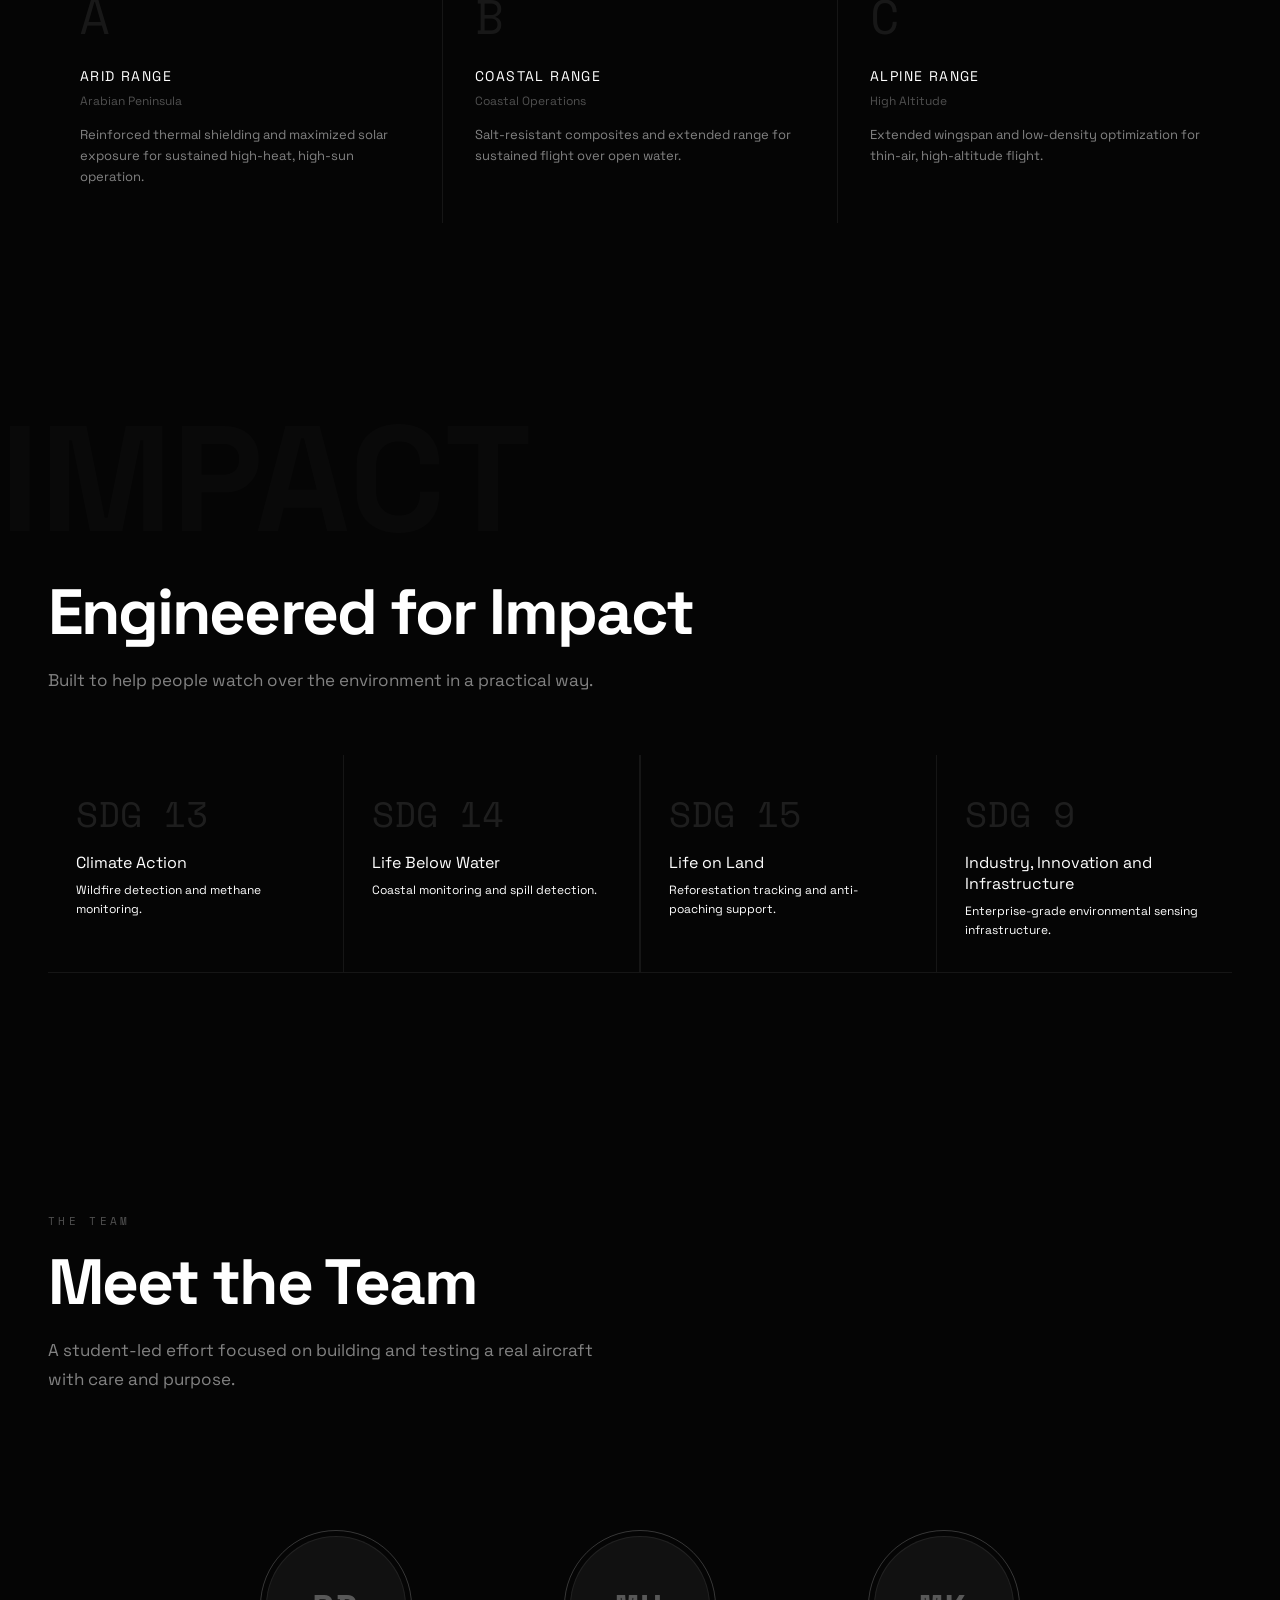
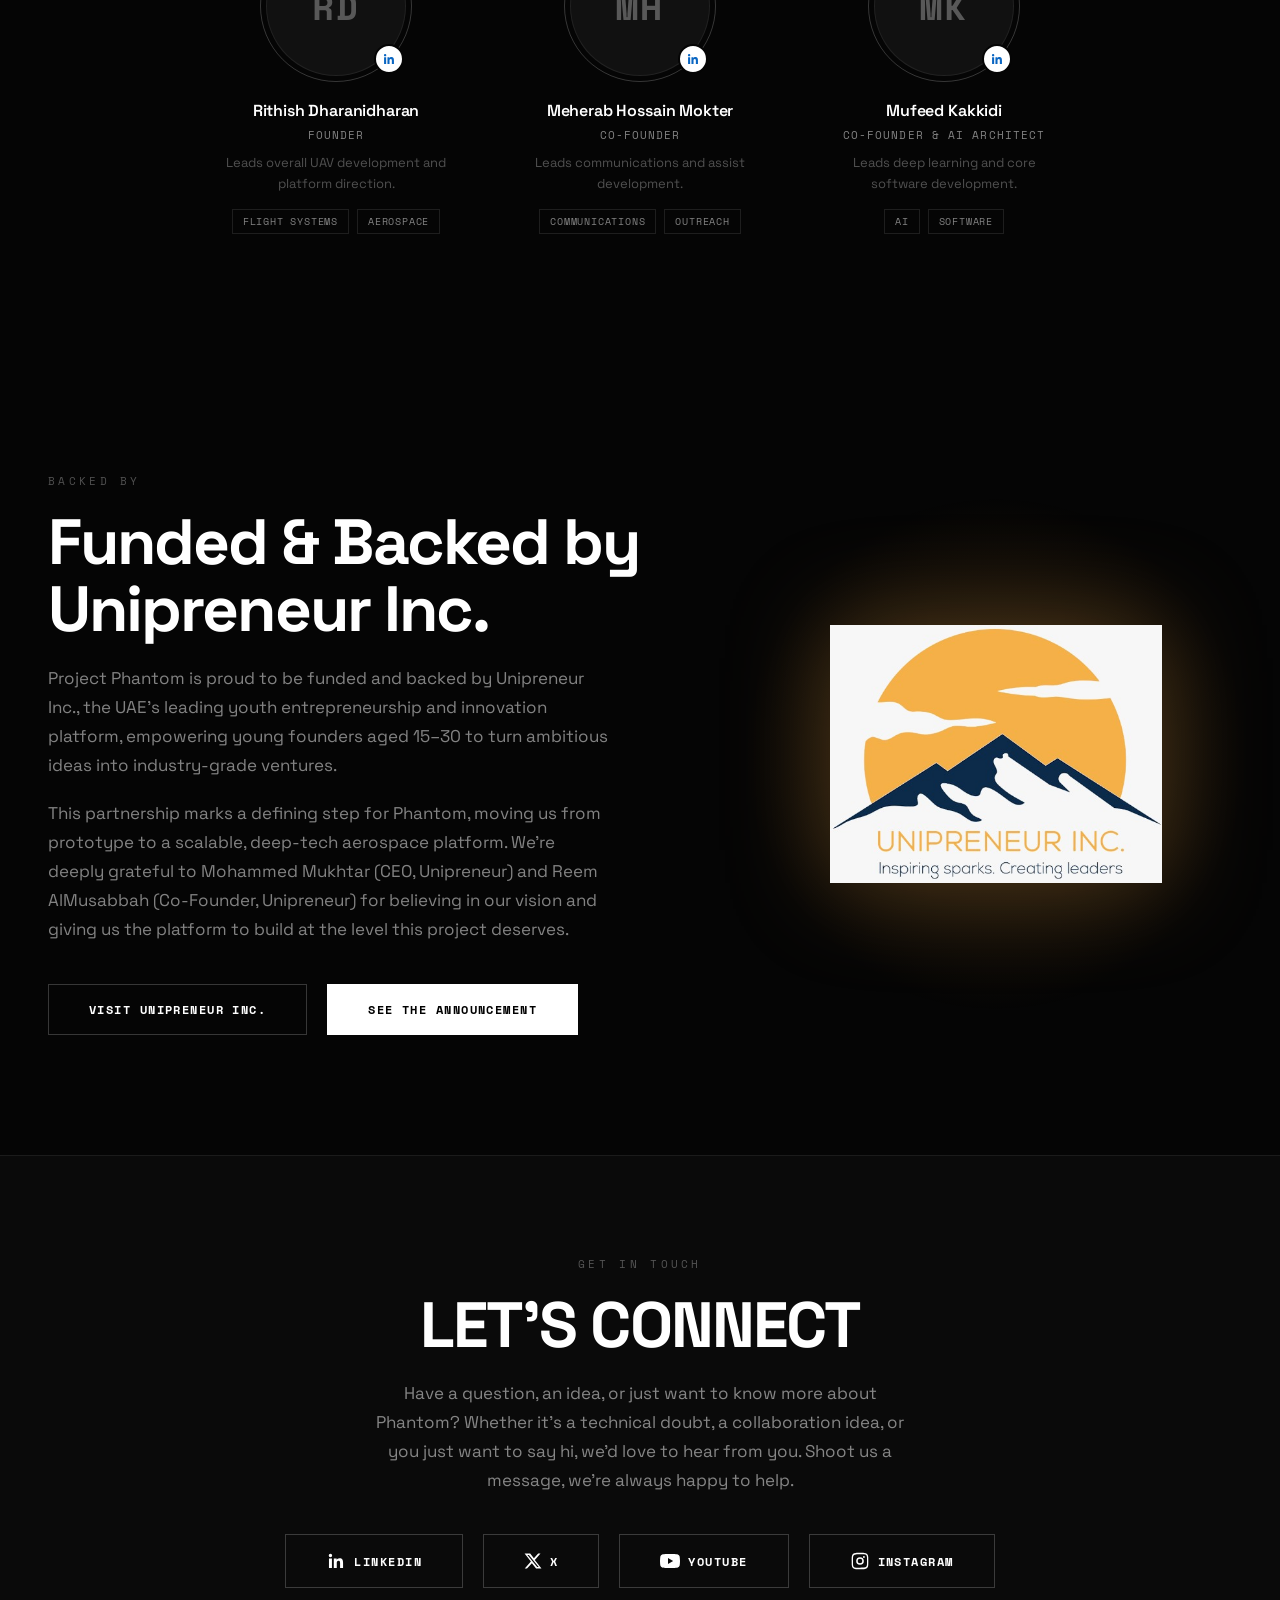
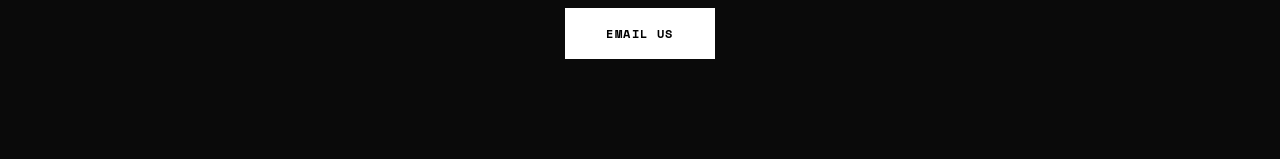
==== commit 3eb3278c: "textual changes" ====
--- a/index.html
+++ b/index.html
@@ -1020,7 +1020,7 @@
 
 <nav id="mainNav">
   <a href="index.html" class="nav-logo">
-    <img src="icon.svg" class="nav-logo-mark">
+    <img src="assets/icon.svg" class="nav-logo-mark">
     PHANTOM
   </a>
 
@@ -1042,23 +1042,23 @@
   <div class="hero-content">
 
     <div class="hero-eyebrow">
-      One of UAE's first youth-led initiatives in autonomous fixed-wing aerospace
+      A practical VTOL aircraft built for real work
     </div>
 
     <h1 class="hero-title">
       <span class="line"><span class="word">ONE</span></span>
-      <span class="line"><span class="word">UAV.</span></span>
-      <span class="line"><span class="word">INFINITE</span></span>
-      <span class="line"><span class="word">MISSIONS.</span></span>
+      <span class="line"><span class="word">AIRCRAFT.</span></span>
+      <span class="line"><span class="word">MANY</span></span>
+      <span class="line"><span class="word">JOBS.</span></span>
     </h1>
 
     <p class="hero-subtitle">
-      Project Phantom is a single-rotor VTOL aircraft that takes off and lands vertically, then transitions to fixed-wing flight for efficient cruise. No runway is required. Solar cells integrated into the wing extend endurance, and the platform runs entirely on electric propulsion.
+      Project Phantom is a small VTOL aircraft designed to take off, land, and move through the air with less fuss. It combines a simple fixed-wing design with lift for vertical takeoff, giving it a useful mix of range, flexibility, and low-emission flight.
     </p>
 
     <div class="hero-actions">
-      <a href="technology.html" class="btn-primary">Inside Phantom</a>
-      <a href="mercury.html" class="btn-secondary">Meet Mercury</a>
+      <a href="technology.html" class="btn-primary">See how it works</a>
+      <a href="mercury.html" class="btn-secondary">Learn about Mercury</a>
     </div>
 
   </div>
@@ -1094,7 +1094,10 @@
 <section class="depth-section" id="depthSection">
   <div class="depth-sticky">
     <div class="depth-text-wrap">
-      <span class="depth-line" id="dl1">THE FUTURE OF UAVS, ENGINEERED TODAY</span>
+      <span class="depth-line" id="dl1">A STRONG CORE</span>
+      <span class="depth-line" id="dl2">SOLAR HELP</span>
+      <span class="depth-line" id="dl3">SMART ONBOARD SYSTEMS</span>
+      <span class="depth-line" id="dl4">LONGER FLIGHTS</span>
     </div>
   </div>
 </section>
@@ -1110,30 +1113,29 @@
   </h2>
 
   <p class="section-desc reveal reveal-delay-1">
-    Most UAVs force a tradeoff between range, payload, and versatility. Phantom's modular architecture removes that tradeoff.
+    Most aircraft are built around one job. Phantom is meant to shift between jobs without starting over.
   </p>
 
   <div class="cards-grid">
 
     <div class="card reveal">
-      <div class="card-title">Persistent Core</div>
+      <div class="card-title">A solid core</div>
       <div class="card-text">
-        One standardized fuselage carries flight control,
-        power management, AI computing, and communications.
+        The same main body carries the flight systems, power setup, and communications so it stays dependable from one mission to the next.
       </div>
     </div>
 
     <div class="card reveal reveal-delay-1">
-      <div class="card-title">Single-Engine VTOL</div>
+      <div class="card-title">Take off almost anywhere</div>
       <div class="card-text">
-        Vertical takeoff and landing with zero runway required, transitioning to efficient fixed-wing glide for cruise.
+        It can lift off vertically without needing a runway, then fly efficiently once it is moving forward.
       </div>
     </div>
 
     <div class="card reveal reveal-delay-2">
-      <div class="card-title">Solar Integration</div>
+      <div class="card-title">Solar support</div>
       <div class="card-text">
-        Solar cells integrated into the wing surface reduce battery drain during cruise.
+        The wings help gather energy from the sun, which can reduce how often the aircraft needs to pause for charging.
       </div>
     </div>
 
@@ -1158,8 +1160,7 @@
     </h2>
 
     <p class="section-desc reveal reveal-delay-1">
-      Interchangeable wing modules let a single fuselage operate across
-  fundamentally different conditions, without redesigning the aircraft.
+      The same basic design can be adjusted for different places and jobs.
     </p>
 
   </div>
@@ -1217,7 +1218,7 @@
     </h2>
 
     <p class="section-desc reveal reveal-delay-1">
-      Designed to support global environmental monitoring and climate research.
+      Built to help people watch over the environment in a practical way.
     </p>
 
   </div>
@@ -1272,7 +1273,7 @@
     </h2>
 
     <p class="section-desc reveal reveal-delay-1">
-      Two teenagers based in UAE, designing and building autonomous aircraft most professionals haven't attempted.
+      A student-led effort focused on building and testing a real aircraft with care and purpose.
     </p>
 
     <div class="team-tag reveal reveal-delay-1">Youth-Led Aerospace Initiative</div>
@@ -1283,7 +1284,7 @@
     <a href="https://www.linkedin.com/in/rithishdharanidharan" target="_blank" rel="noopener" class="team-card reveal">
       <div class="avatar-ring">
         <div class="avatar-photo">
-          <img src="https://media.licdn.com/dms/image/v2/D4D03AQH2bgsWH9s_2g/profile-displayphoto-crop_800_800/B4DZvuodI8JoAI-/0/1769235144584?e=1784160000&v=beta&t=WxlyhMNr4L-3v68y0WDm7nw3uPj8Ap5e0Y14FiyNW-k" alt="Rithish Dharanidharan" loading="lazy" onerror="this.style.display='none'; this.parentElement.querySelector('.avatar-initials').style.display='flex';">
+          <img src="assets/rithish.jpg" alt="Rithish Dharanidharan" loading="lazy" onerror="this.style.display='none'; this.parentElement.querySelector('.avatar-initials').style.display='flex';">
           <span class="avatar-initials" style="display:none;">RD</span>
         </div>
         <div class="avatar-linkedin-badge">
@@ -1302,7 +1303,7 @@
     <a href="https://www.linkedin.com/in/meherab-hossain-mokter/" target="_blank" rel="noopener" class="team-card reveal reveal-delay-1">
       <div class="avatar-ring">
         <div class="avatar-photo">
-          <img src="https://media.licdn.com/dms/image/v2/D4D03AQGiWsV0PcsaVA/profile-displayphoto-crop_800_800/B4DZvbYdxoHgAI-/0/1768912184018?e=1784160000&v=beta&t=Z8lC7ZTtGZKa6-q2t0fmZX_o3czDk9-sh689lR4JZII" alt="Meherab Hossain Mokter" loading="lazy" onerror="this.style.display='none'; this.parentElement.querySelector('.avatar-initials').style.display='flex';">
+          <img src="assets/meherab.jpg" alt="Meherab Hossain Mokter" loading="lazy" onerror="this.style.display='none'; this.parentElement.querySelector('.avatar-initials').style.display='flex';">
           <span class="avatar-initials" style="display:none;">MH</span>
         </div>
         <div class="avatar-linkedin-badge">
@@ -1321,7 +1322,7 @@
     <a href="https://www.linkedin.com/in/mufeed-kakkidi-021368397/" target="_blank" rel="noopener" class="team-card reveal reveal-delay-2">
       <div class="avatar-ring">
         <div class="avatar-photo">
-          <img src="PASTE_MUFEED_PHOTO_URL_HERE" alt="Mufeed Kakkidi" loading="lazy" onerror="this.style.display='none'; this.parentElement.querySelector('.avatar-initials').style.display='flex';">
+          <img src="assets/mufeed.jpg" alt="Mufeed Kakkidi" loading="lazy" onerror="this.style.display='none'; this.parentElement.querySelector('.avatar-initials').style.display='flex';">
           <span class="avatar-initials" style="display:none;">MK</span>
         </div>
         <div class="avatar-linkedin-badge">
@@ -1383,7 +1384,7 @@
 
     <div class="backing-visual reveal reveal-delay-1">
       <div class="backing-logo-glow"></div>
-      <img src="https://lh5.googleusercontent.com/proxy/MbvQ1XQZ9D8LrA4bgbmP0CC8N8OzJePIsNt0Jw4zHKX-YHUjO1udVgADbwj36B5F9eVBI4__iPWP9xrCC1yX"
+      <img src="unipreneur.jpg"
            alt="Unipreneur Inc. logo"
            class="backing-logo">
     </div>
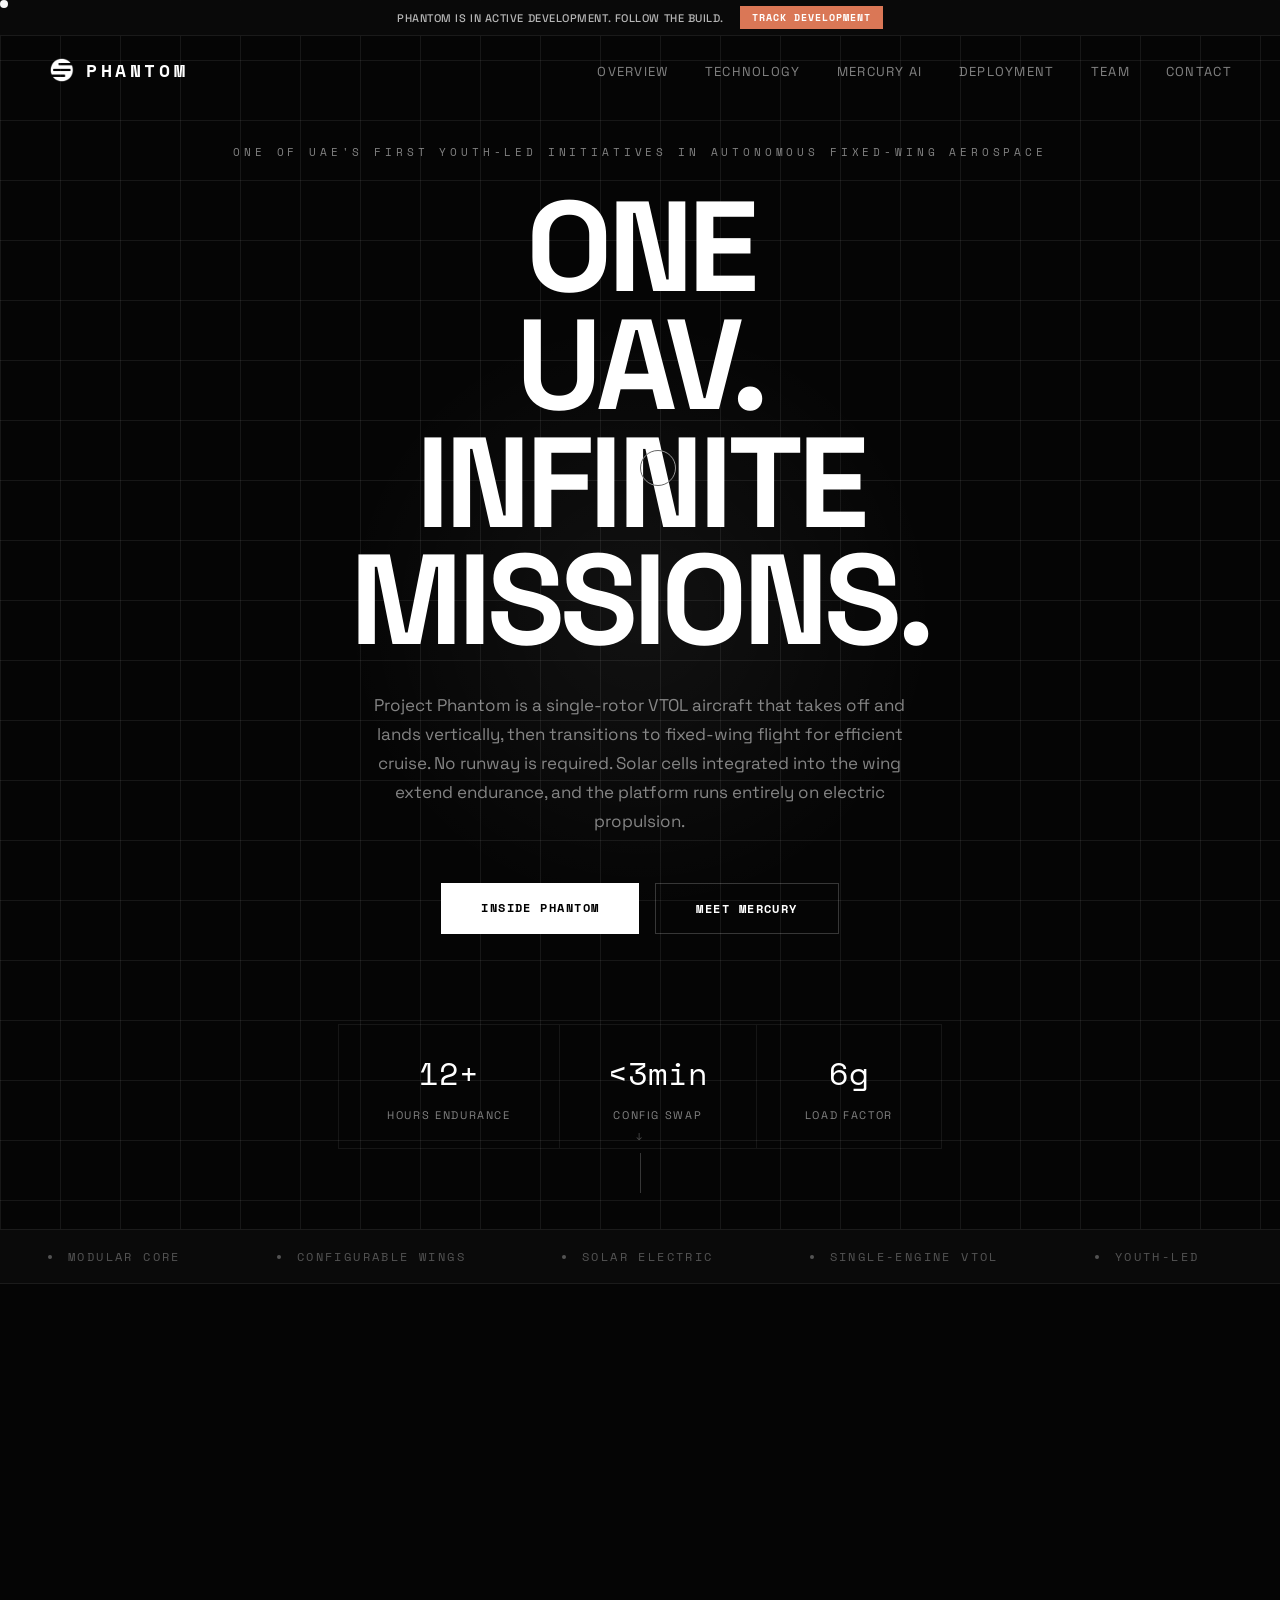
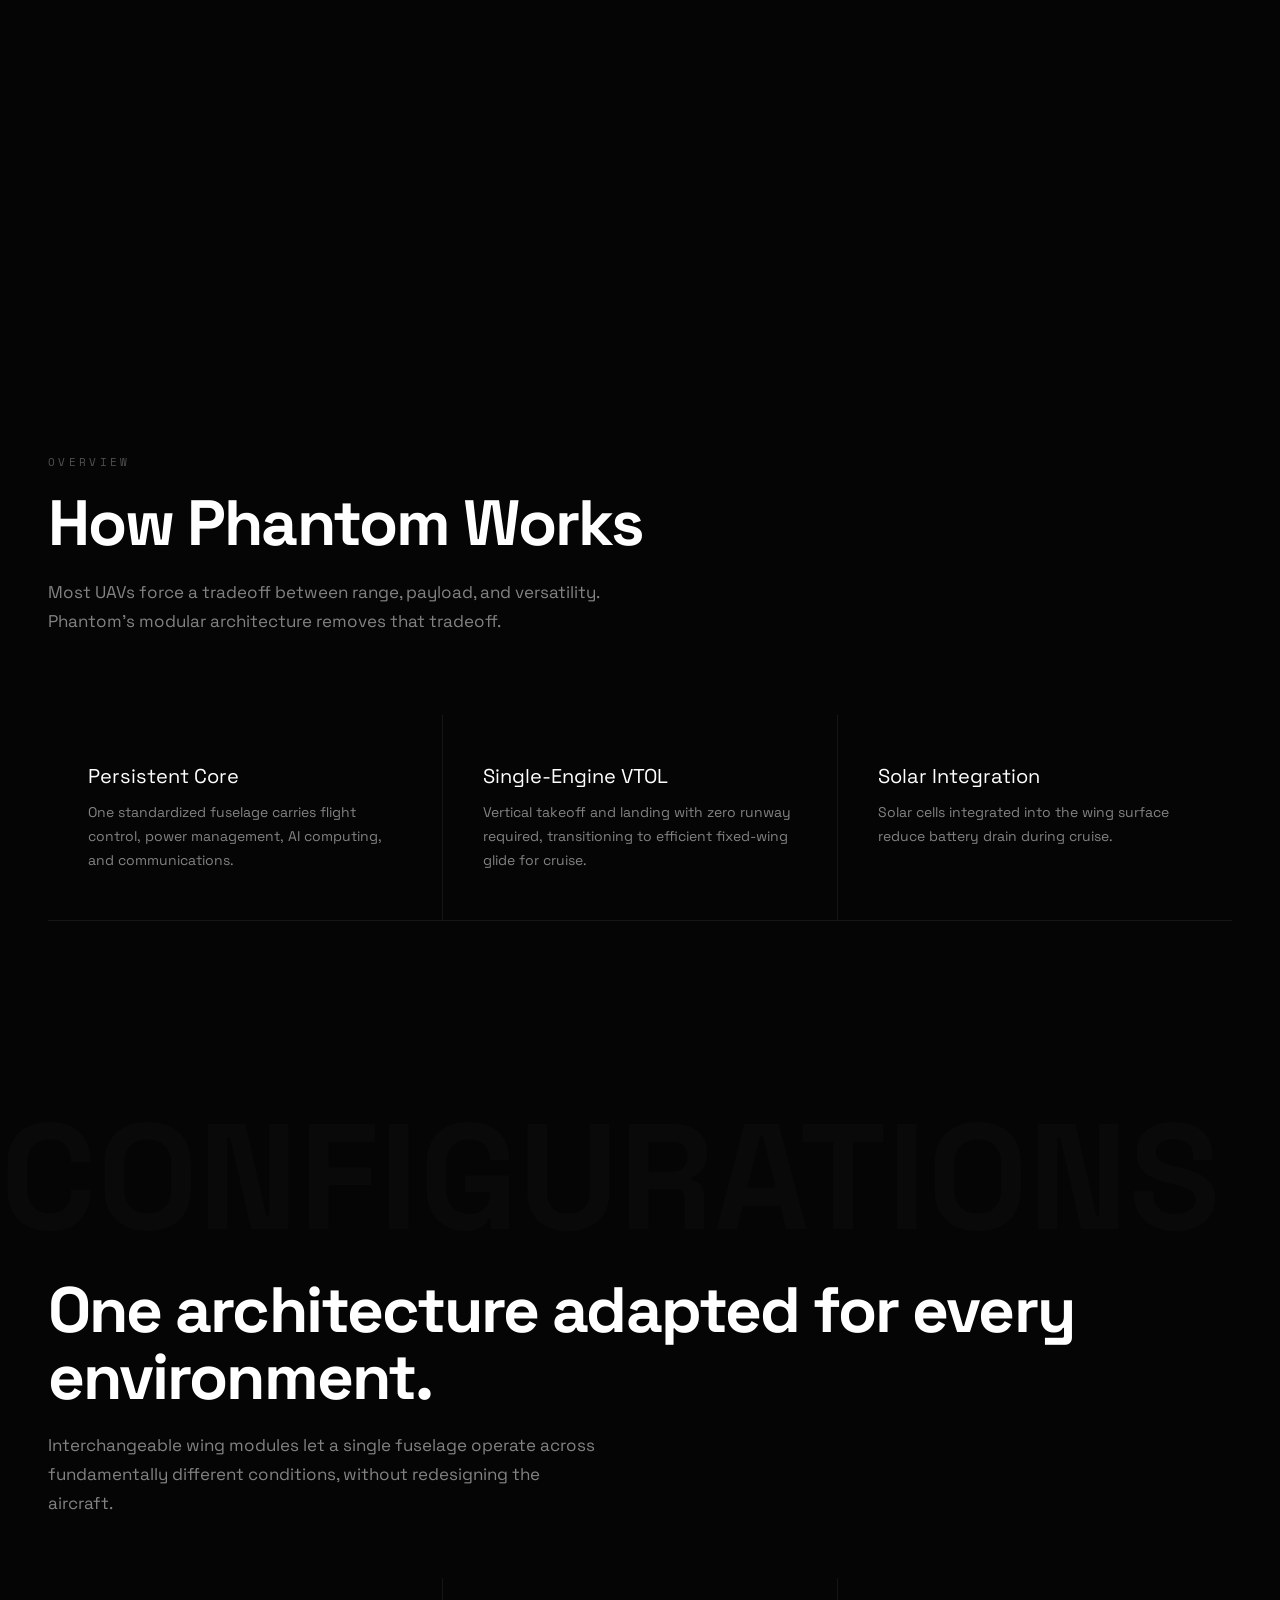
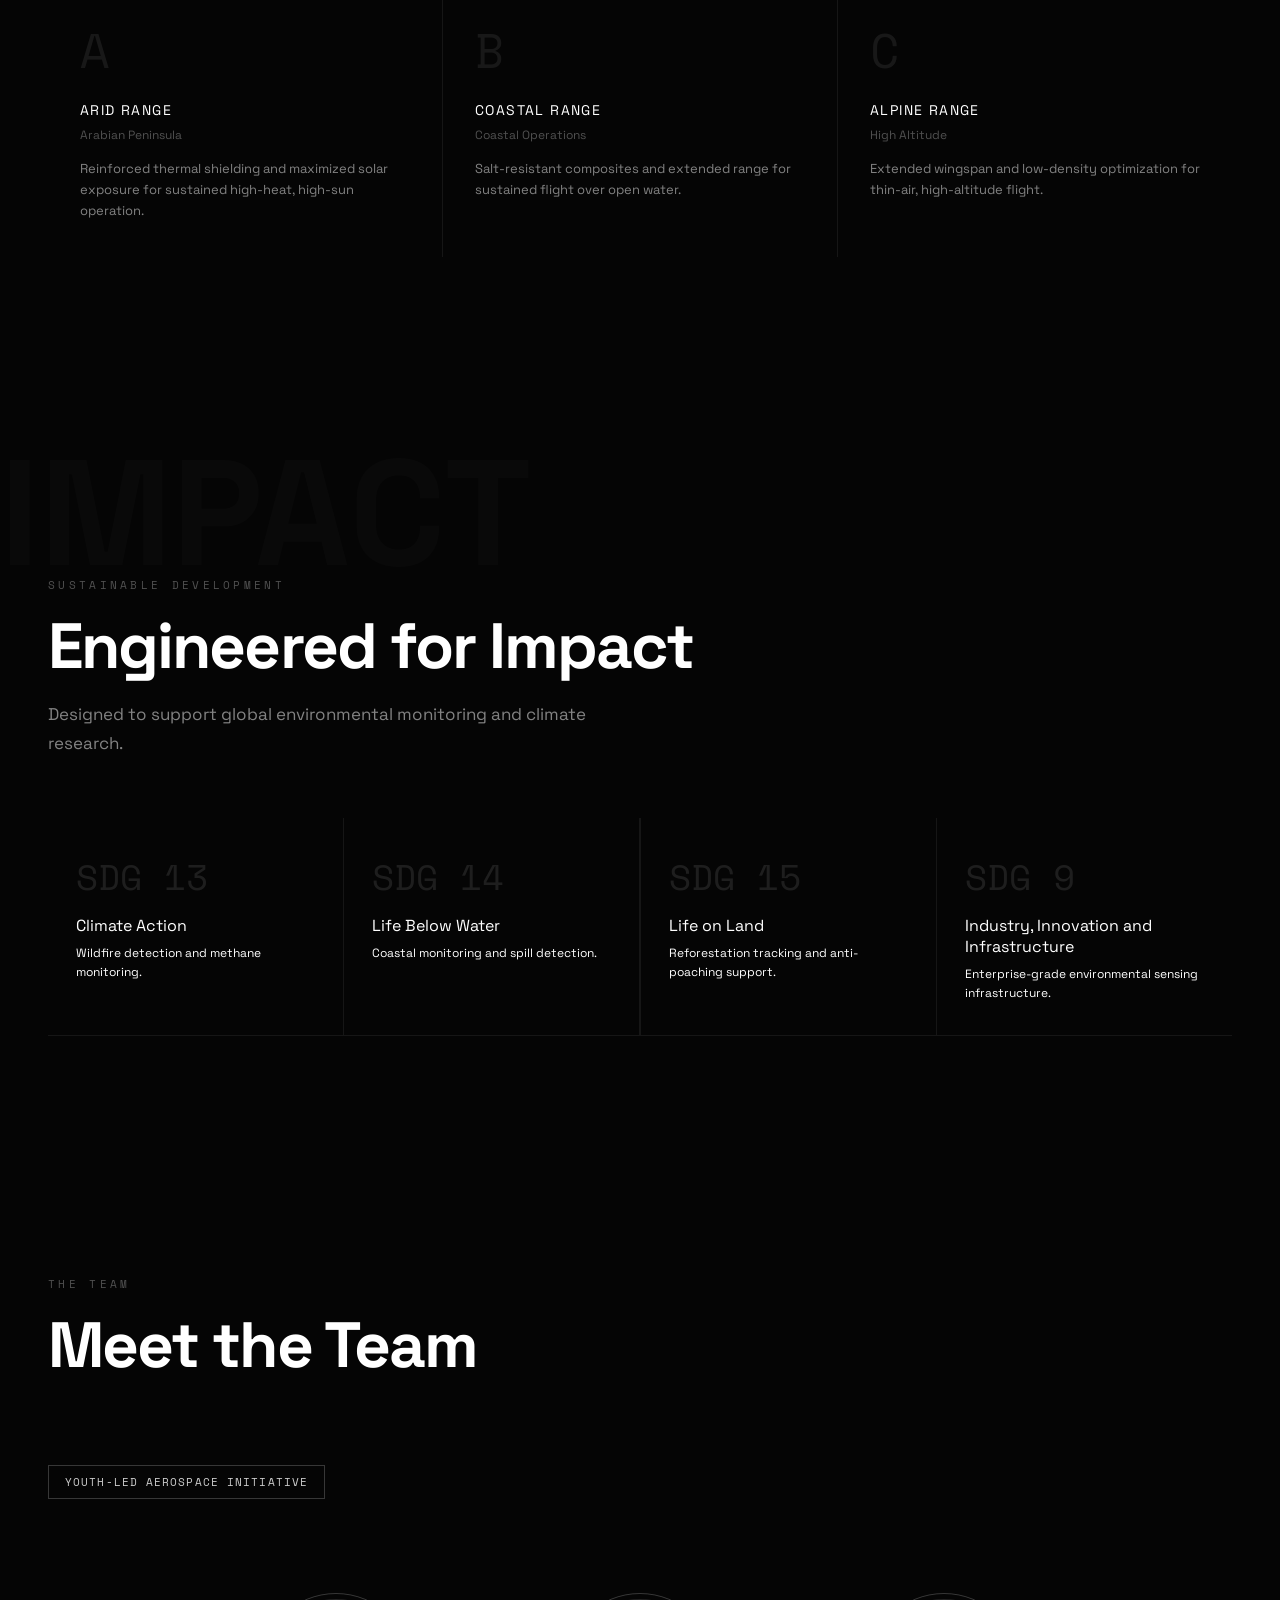
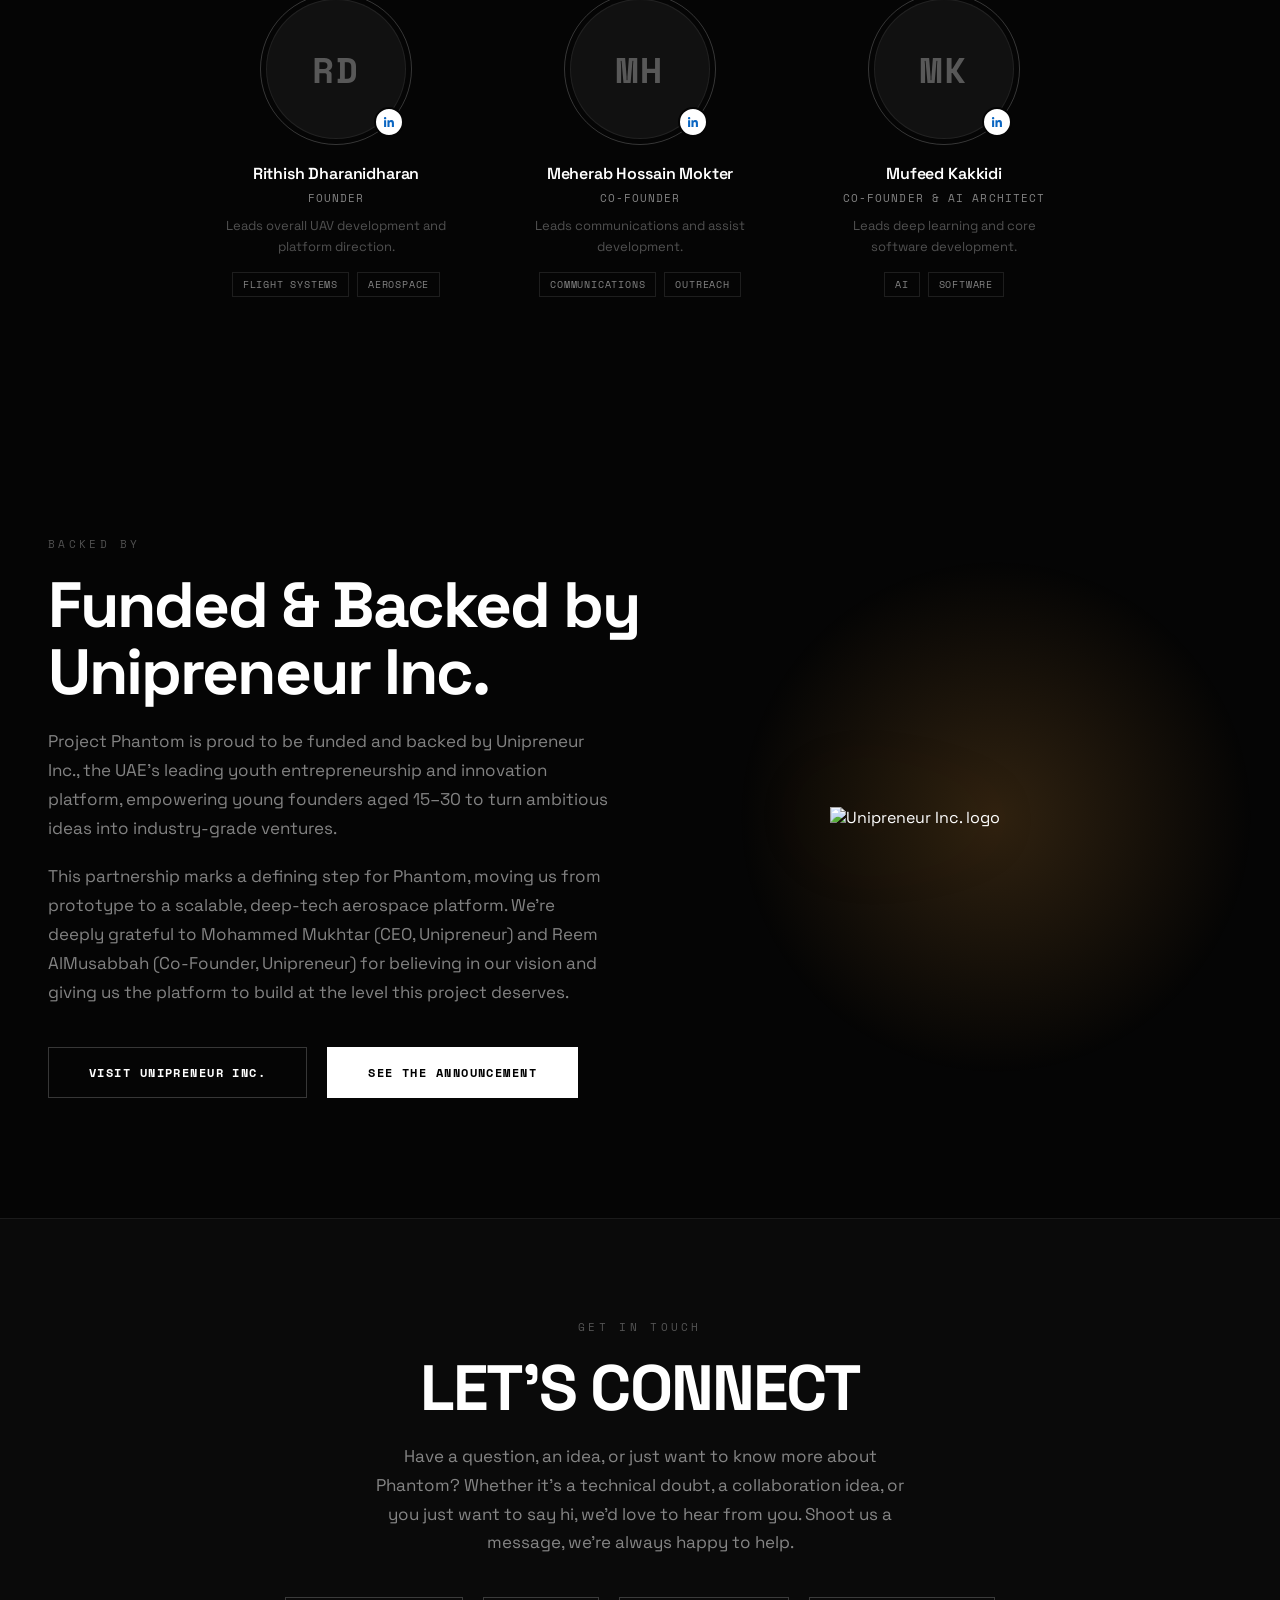
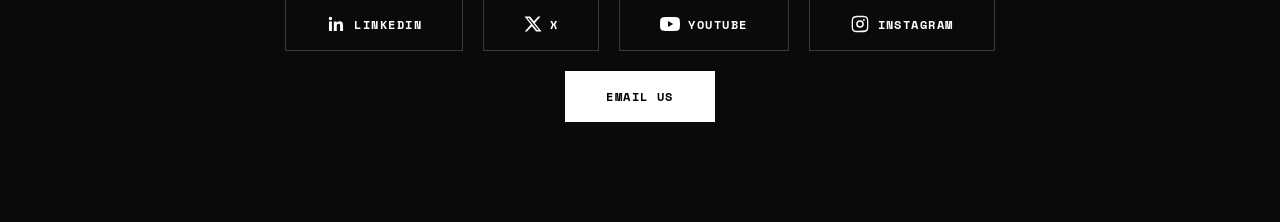
==== commit 079f9f34: "Merge pull request #1 from asura-cr/R1th1shwork-patch-2 Update index.html" ====
--- a/index.html
+++ b/index.html
@@ -1020,7 +1020,7 @@
 
 <nav id="mainNav">
   <a href="index.html" class="nav-logo">
-    <img src="assets/icon.svg" class="nav-logo-mark">
+    <img src="icon.svg" class="nav-logo-mark">
     PHANTOM
   </a>
 
@@ -1042,23 +1042,23 @@
   <div class="hero-content">
 
     <div class="hero-eyebrow">
-      A practical VTOL aircraft built for real work
+      One of UAE's first youth-led initiatives in autonomous fixed-wing aerospace
     </div>
 
     <h1 class="hero-title">
       <span class="line"><span class="word">ONE</span></span>
-      <span class="line"><span class="word">AIRCRAFT.</span></span>
-      <span class="line"><span class="word">MANY</span></span>
-      <span class="line"><span class="word">JOBS.</span></span>
+      <span class="line"><span class="word">UAV.</span></span>
+      <span class="line"><span class="word">INFINITE</span></span>
+      <span class="line"><span class="word">MISSIONS.</span></span>
     </h1>
 
     <p class="hero-subtitle">
-      Project Phantom is a small VTOL aircraft designed to take off, land, and move through the air with less fuss. It combines a simple fixed-wing design with lift for vertical takeoff, giving it a useful mix of range, flexibility, and low-emission flight.
+      Project Phantom is a single-rotor VTOL aircraft that takes off and lands vertically, then transitions to fixed-wing flight for efficient cruise. No runway is required. Solar cells integrated into the wing extend endurance, and the platform runs entirely on electric propulsion.
     </p>
 
     <div class="hero-actions">
-      <a href="technology.html" class="btn-primary">See how it works</a>
-      <a href="mercury.html" class="btn-secondary">Learn about Mercury</a>
+      <a href="technology.html" class="btn-primary">Inside Phantom</a>
+      <a href="mercury.html" class="btn-secondary">Meet Mercury</a>
     </div>
 
   </div>
@@ -1094,10 +1094,7 @@
 <section class="depth-section" id="depthSection">
   <div class="depth-sticky">
     <div class="depth-text-wrap">
-      <span class="depth-line" id="dl1">A STRONG CORE</span>
-      <span class="depth-line" id="dl2">SOLAR HELP</span>
-      <span class="depth-line" id="dl3">SMART ONBOARD SYSTEMS</span>
-      <span class="depth-line" id="dl4">LONGER FLIGHTS</span>
+      <span class="depth-line" id="dl1">THE FUTURE OF UAVS, ENGINEERED TODAY</span>
     </div>
   </div>
 </section>
@@ -1113,29 +1110,30 @@
   </h2>
 
   <p class="section-desc reveal reveal-delay-1">
-    Most aircraft are built around one job. Phantom is meant to shift between jobs without starting over.
+    Most UAVs force a tradeoff between range, payload, and versatility. Phantom's modular architecture removes that tradeoff.
   </p>
 
   <div class="cards-grid">
 
     <div class="card reveal">
-      <div class="card-title">A solid core</div>
+      <div class="card-title">Persistent Core</div>
       <div class="card-text">
-        The same main body carries the flight systems, power setup, and communications so it stays dependable from one mission to the next.
+        One standardized fuselage carries flight control,
+        power management, AI computing, and communications.
       </div>
     </div>
 
     <div class="card reveal reveal-delay-1">
-      <div class="card-title">Take off almost anywhere</div>
+      <div class="card-title">Single-Engine VTOL</div>
       <div class="card-text">
-        It can lift off vertically without needing a runway, then fly efficiently once it is moving forward.
+        Vertical takeoff and landing with zero runway required, transitioning to efficient fixed-wing glide for cruise.
       </div>
     </div>
 
     <div class="card reveal reveal-delay-2">
-      <div class="card-title">Solar support</div>
+      <div class="card-title">Solar Integration</div>
       <div class="card-text">
-        The wings help gather energy from the sun, which can reduce how often the aircraft needs to pause for charging.
+        Solar cells integrated into the wing surface reduce battery drain during cruise.
       </div>
     </div>
 
@@ -1160,7 +1158,8 @@
     </h2>
 
     <p class="section-desc reveal reveal-delay-1">
-      The same basic design can be adjusted for different places and jobs.
+      Interchangeable wing modules let a single fuselage operate across
+  fundamentally different conditions, without redesigning the aircraft.
     </p>
 
   </div>
@@ -1218,7 +1217,7 @@
     </h2>
 
     <p class="section-desc reveal reveal-delay-1">
-      Built to help people watch over the environment in a practical way.
+      Designed to support global environmental monitoring and climate research.
     </p>
 
   </div>
@@ -1273,7 +1272,7 @@
     </h2>
 
     <p class="section-desc reveal reveal-delay-1">
-      A student-led effort focused on building and testing a real aircraft with care and purpose.
+      Two teenagers based in UAE, designing and building autonomous aircraft most professionals haven't attempted.
     </p>
 
     <div class="team-tag reveal reveal-delay-1">Youth-Led Aerospace Initiative</div>
@@ -1284,7 +1283,7 @@
     <a href="https://www.linkedin.com/in/rithishdharanidharan" target="_blank" rel="noopener" class="team-card reveal">
       <div class="avatar-ring">
         <div class="avatar-photo">
-          <img src="assets/rithish.jpg" alt="Rithish Dharanidharan" loading="lazy" onerror="this.style.display='none'; this.parentElement.querySelector('.avatar-initials').style.display='flex';">
+          <img src="https://media.licdn.com/dms/image/v2/D4D03AQH2bgsWH9s_2g/profile-displayphoto-crop_800_800/B4DZvuodI8JoAI-/0/1769235144584?e=1784160000&v=beta&t=WxlyhMNr4L-3v68y0WDm7nw3uPj8Ap5e0Y14FiyNW-k" alt="Rithish Dharanidharan" loading="lazy" onerror="this.style.display='none'; this.parentElement.querySelector('.avatar-initials').style.display='flex';">
           <span class="avatar-initials" style="display:none;">RD</span>
         </div>
         <div class="avatar-linkedin-badge">
@@ -1303,7 +1302,7 @@
     <a href="https://www.linkedin.com/in/meherab-hossain-mokter/" target="_blank" rel="noopener" class="team-card reveal reveal-delay-1">
       <div class="avatar-ring">
         <div class="avatar-photo">
-          <img src="assets/meherab.jpg" alt="Meherab Hossain Mokter" loading="lazy" onerror="this.style.display='none'; this.parentElement.querySelector('.avatar-initials').style.display='flex';">
+          <img src="https://media.licdn.com/dms/image/v2/D4D03AQGiWsV0PcsaVA/profile-displayphoto-crop_800_800/B4DZvbYdxoHgAI-/0/1768912184018?e=1784160000&v=beta&t=Z8lC7ZTtGZKa6-q2t0fmZX_o3czDk9-sh689lR4JZII" alt="Meherab Hossain Mokter" loading="lazy" onerror="this.style.display='none'; this.parentElement.querySelector('.avatar-initials').style.display='flex';">
           <span class="avatar-initials" style="display:none;">MH</span>
         </div>
         <div class="avatar-linkedin-badge">
@@ -1322,7 +1321,7 @@
     <a href="https://www.linkedin.com/in/mufeed-kakkidi-021368397/" target="_blank" rel="noopener" class="team-card reveal reveal-delay-2">
       <div class="avatar-ring">
         <div class="avatar-photo">
-          <img src="assets/mufeed.jpg" alt="Mufeed Kakkidi" loading="lazy" onerror="this.style.display='none'; this.parentElement.querySelector('.avatar-initials').style.display='flex';">
+          <img src="PASTE_MUFEED_PHOTO_URL_HERE" alt="Mufeed Kakkidi" loading="lazy" onerror="this.style.display='none'; this.parentElement.querySelector('.avatar-initials').style.display='flex';">
           <span class="avatar-initials" style="display:none;">MK</span>
         </div>
         <div class="avatar-linkedin-badge">
@@ -1384,7 +1383,7 @@
 
     <div class="backing-visual reveal reveal-delay-1">
       <div class="backing-logo-glow"></div>
-      <img src="unipreneur.jpg"
+      <img src="https://lh5.googleusercontent.com/proxy/MbvQ1XQZ9D8LrA4bgbmP0CC8N8OzJePIsNt0Jw4zHKX-YHUjO1udVgADbwj36B5F9eVBI4__iPWP9xrCC1yX"
            alt="Unipreneur Inc. logo"
            class="backing-logo">
     </div>
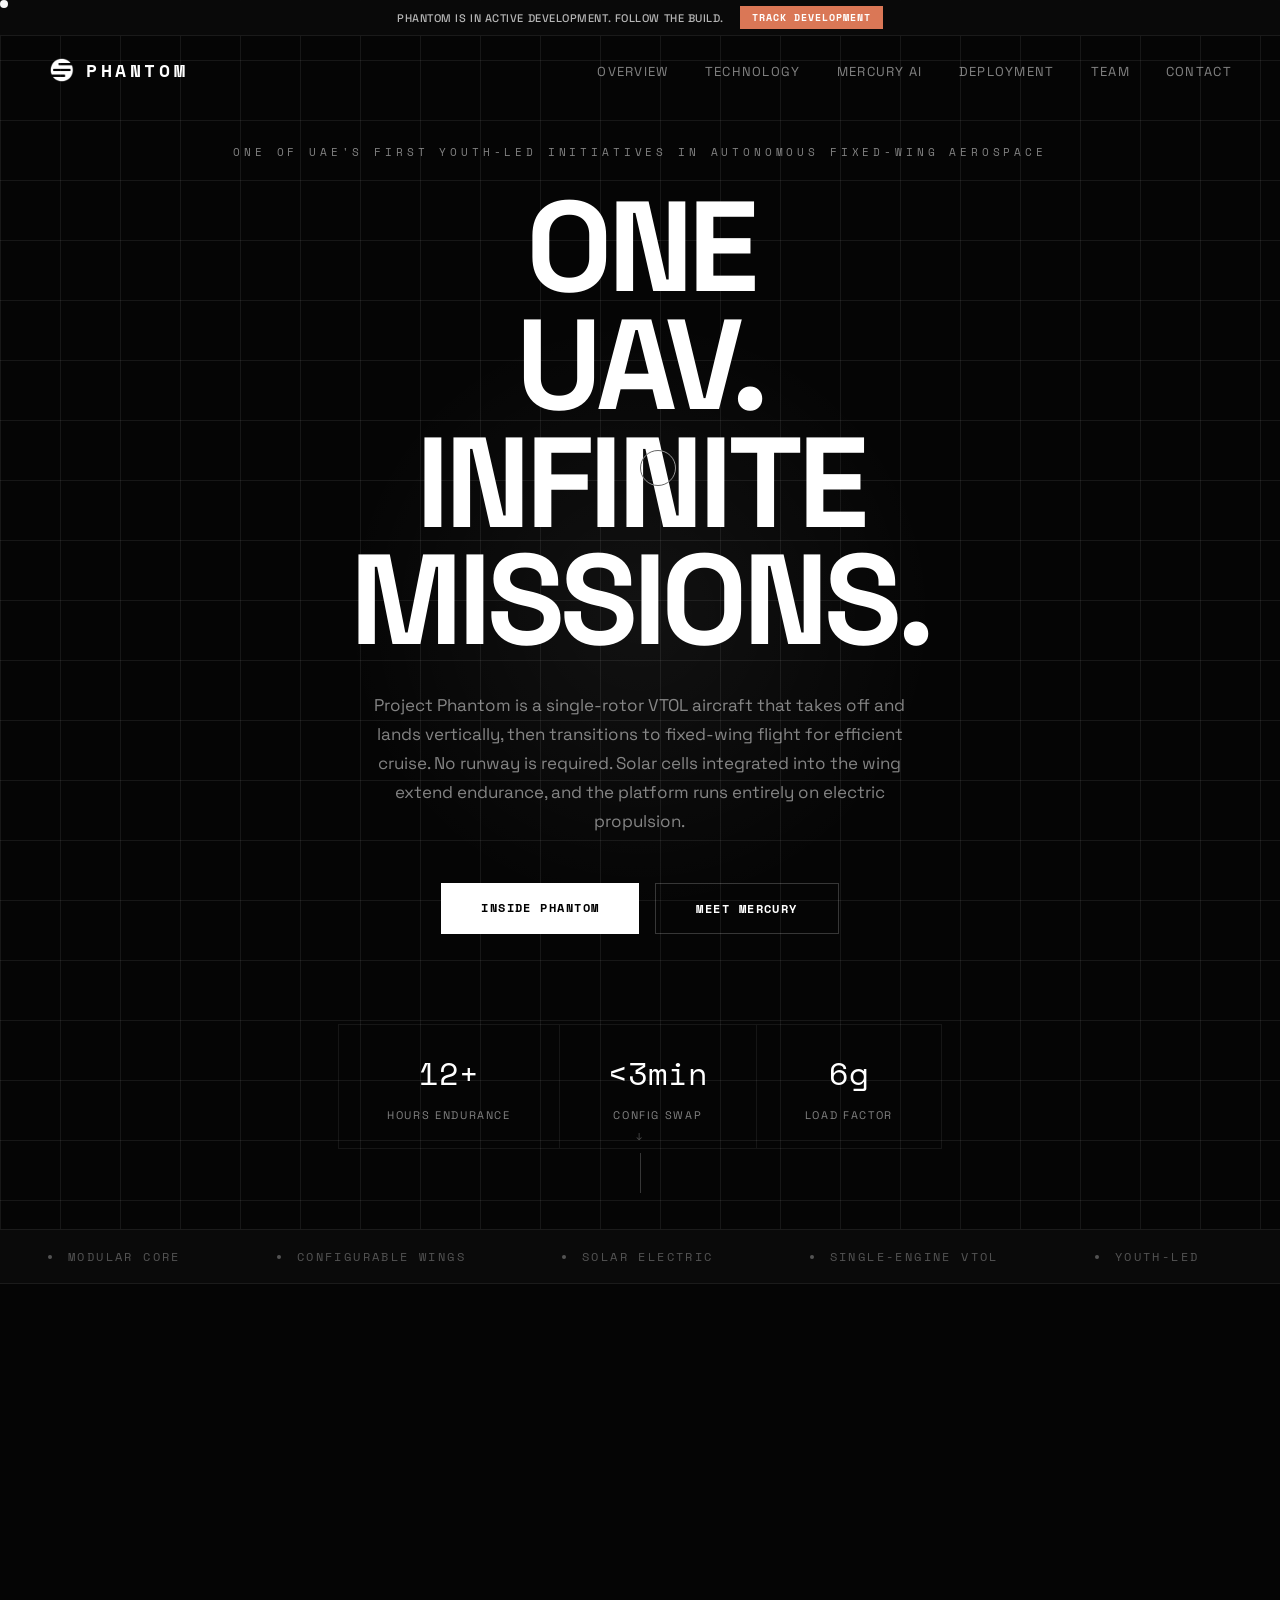
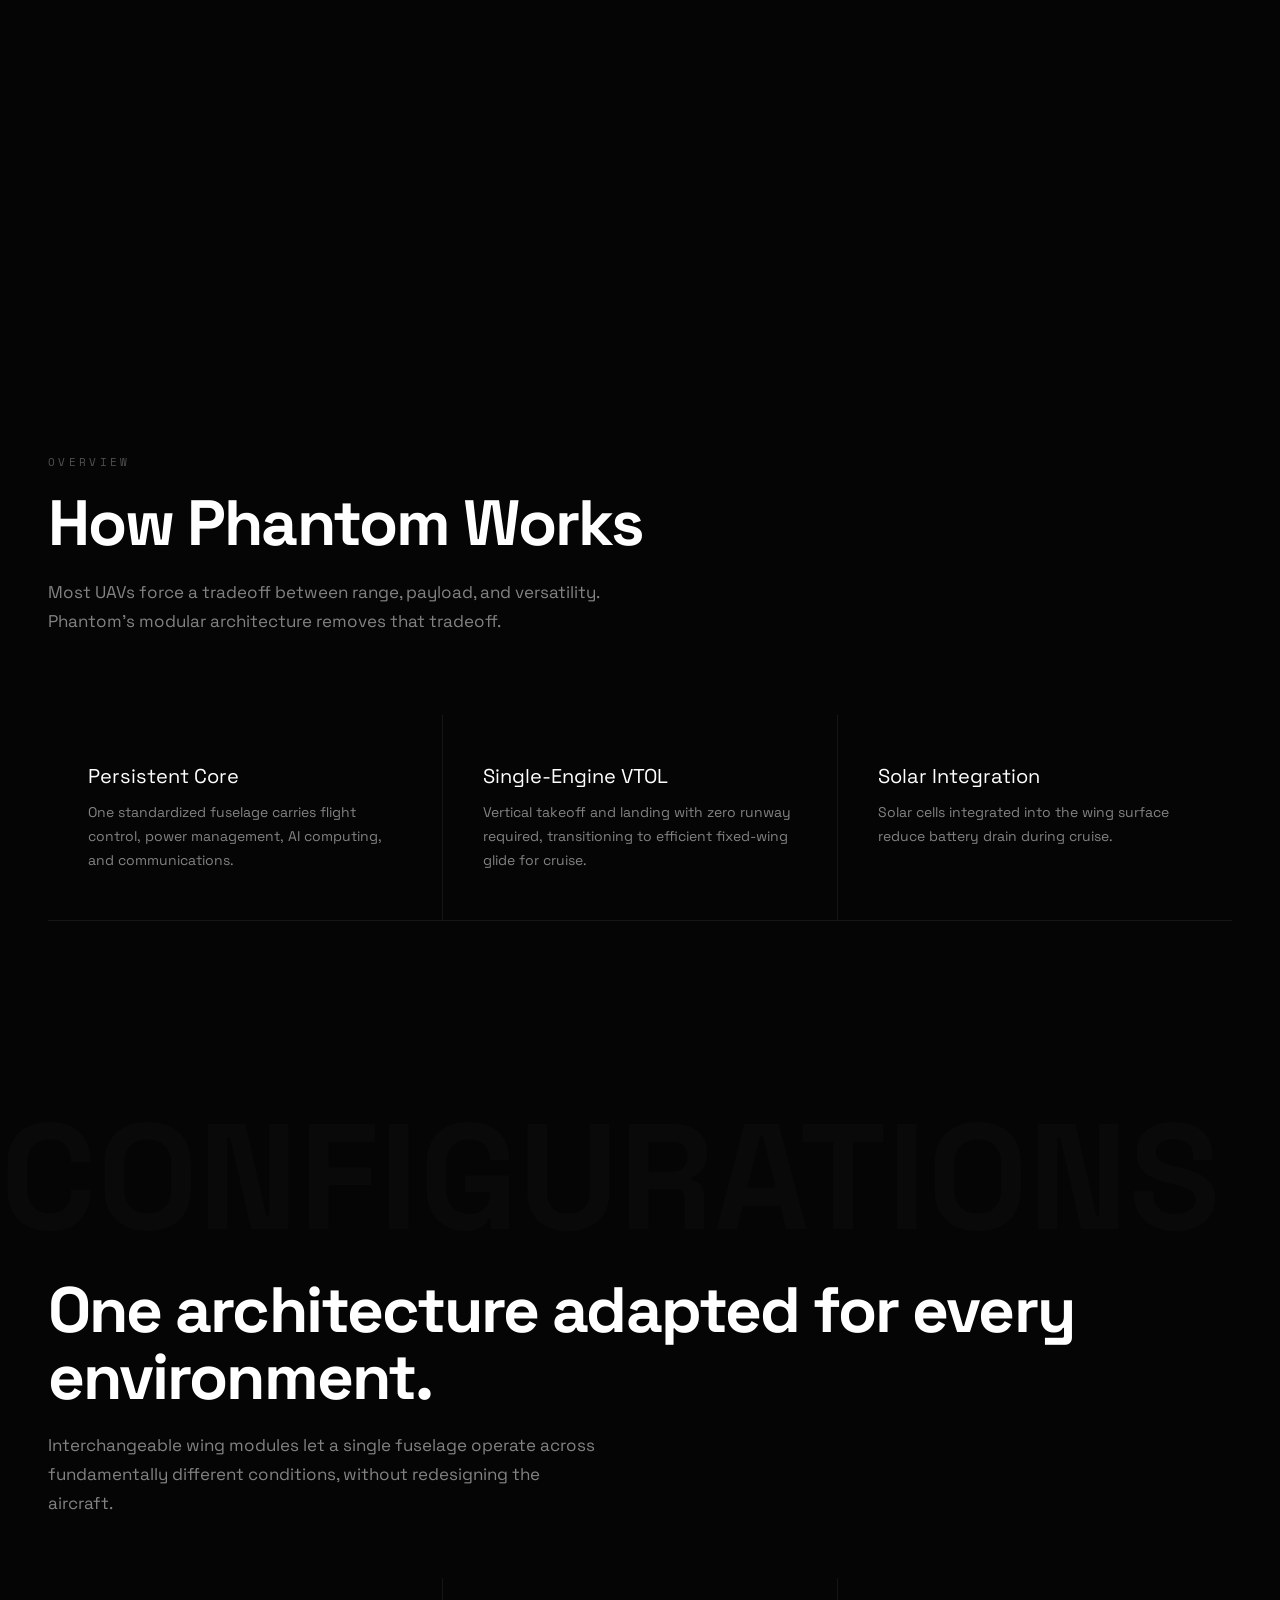
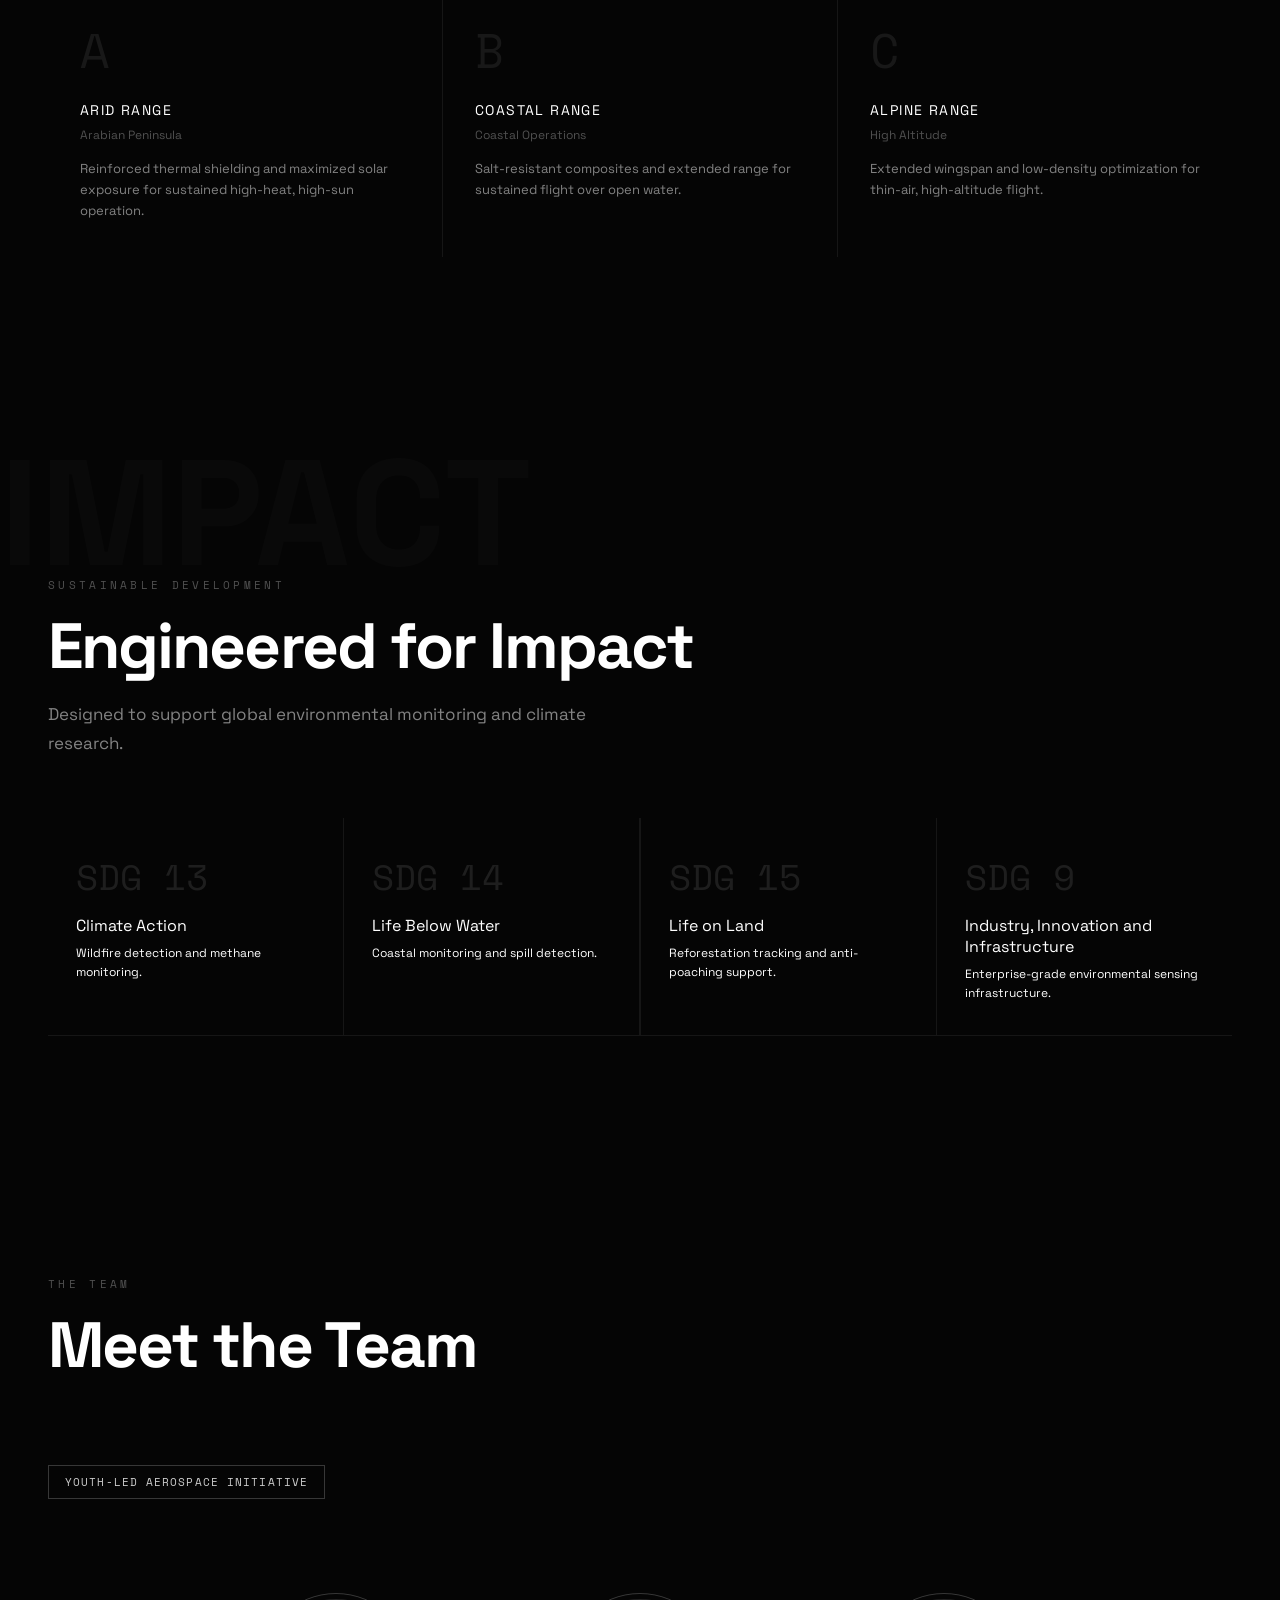
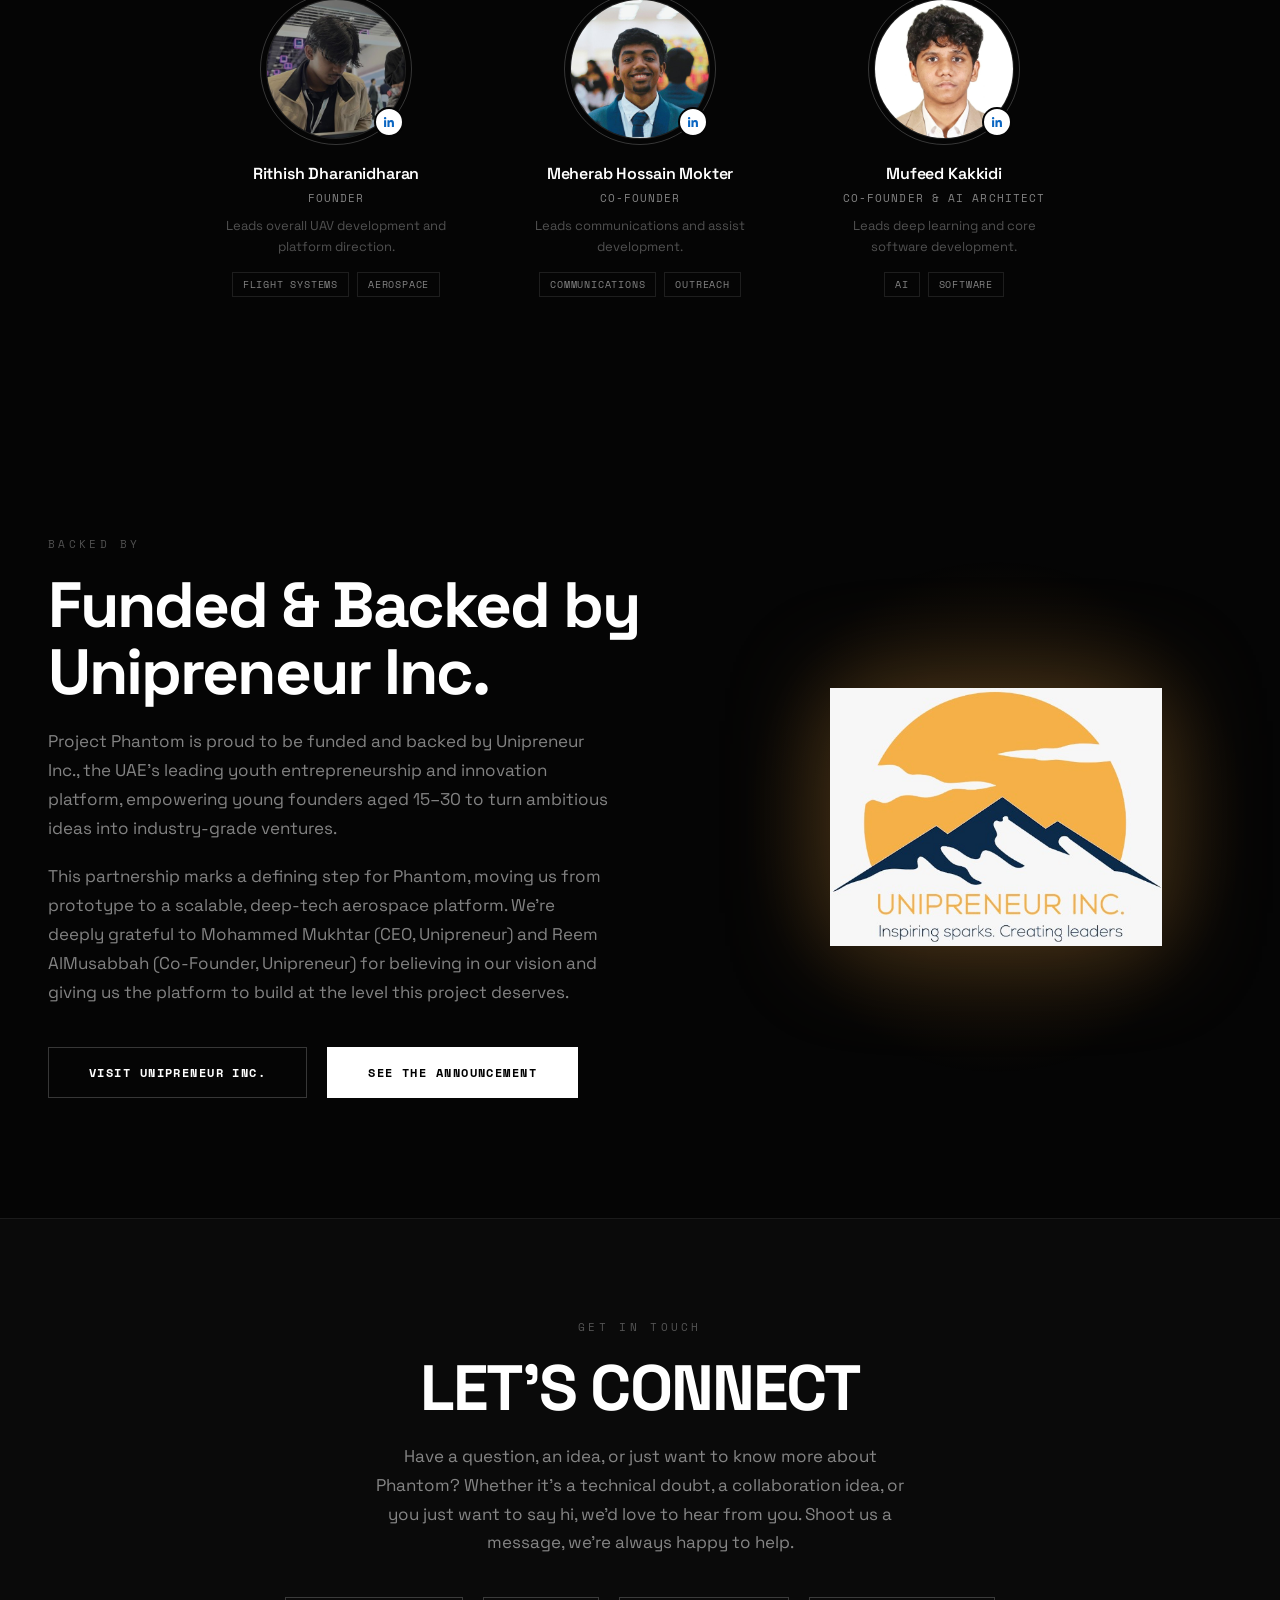
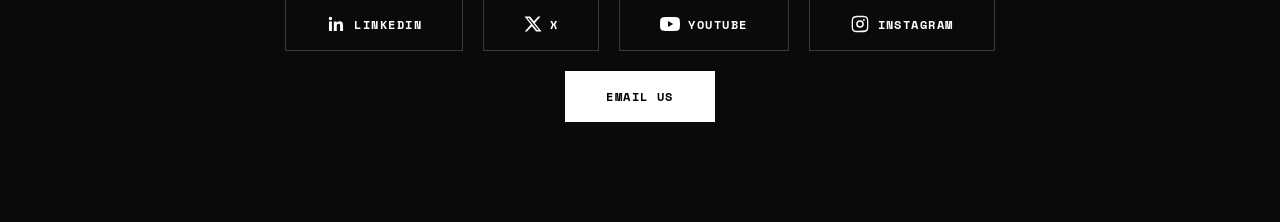
==== commit b0767004: "Update index.html" ====
--- a/index.html
+++ b/index.html
@@ -1283,7 +1283,7 @@
     <a href="https://www.linkedin.com/in/rithishdharanidharan" target="_blank" rel="noopener" class="team-card reveal">
       <div class="avatar-ring">
         <div class="avatar-photo">
-          <img src="https://media.licdn.com/dms/image/v2/D4D03AQH2bgsWH9s_2g/profile-displayphoto-crop_800_800/B4DZvuodI8JoAI-/0/1769235144584?e=1784160000&v=beta&t=WxlyhMNr4L-3v68y0WDm7nw3uPj8Ap5e0Y14FiyNW-k" alt="Rithish Dharanidharan" loading="lazy" onerror="this.style.display='none'; this.parentElement.querySelector('.avatar-initials').style.display='flex';">
+          <img src="rithish.jpg" alt="Rithish Dharanidharan" loading="lazy" onerror="this.style.display='none'; this.parentElement.querySelector('.avatar-initials').style.display='flex';">
           <span class="avatar-initials" style="display:none;">RD</span>
         </div>
         <div class="avatar-linkedin-badge">
@@ -1302,7 +1302,7 @@
     <a href="https://www.linkedin.com/in/meherab-hossain-mokter/" target="_blank" rel="noopener" class="team-card reveal reveal-delay-1">
       <div class="avatar-ring">
         <div class="avatar-photo">
-          <img src="https://media.licdn.com/dms/image/v2/D4D03AQGiWsV0PcsaVA/profile-displayphoto-crop_800_800/B4DZvbYdxoHgAI-/0/1768912184018?e=1784160000&v=beta&t=Z8lC7ZTtGZKa6-q2t0fmZX_o3czDk9-sh689lR4JZII" alt="Meherab Hossain Mokter" loading="lazy" onerror="this.style.display='none'; this.parentElement.querySelector('.avatar-initials').style.display='flex';">
+          <img src="meherab.jpg" alt="Meherab Hossain Mokter" loading="lazy" onerror="this.style.display='none'; this.parentElement.querySelector('.avatar-initials').style.display='flex';">
           <span class="avatar-initials" style="display:none;">MH</span>
         </div>
         <div class="avatar-linkedin-badge">
@@ -1321,7 +1321,7 @@
     <a href="https://www.linkedin.com/in/mufeed-kakkidi-021368397/" target="_blank" rel="noopener" class="team-card reveal reveal-delay-2">
       <div class="avatar-ring">
         <div class="avatar-photo">
-          <img src="PASTE_MUFEED_PHOTO_URL_HERE" alt="Mufeed Kakkidi" loading="lazy" onerror="this.style.display='none'; this.parentElement.querySelector('.avatar-initials').style.display='flex';">
+          <img src="mufeed.jpg" alt="Mufeed Kakkidi" loading="lazy" onerror="this.style.display='none'; this.parentElement.querySelector('.avatar-initials').style.display='flex';">
           <span class="avatar-initials" style="display:none;">MK</span>
         </div>
         <div class="avatar-linkedin-badge">
@@ -1383,7 +1383,7 @@
 
     <div class="backing-visual reveal reveal-delay-1">
       <div class="backing-logo-glow"></div>
-      <img src="https://lh5.googleusercontent.com/proxy/MbvQ1XQZ9D8LrA4bgbmP0CC8N8OzJePIsNt0Jw4zHKX-YHUjO1udVgADbwj36B5F9eVBI4__iPWP9xrCC1yX"
+      <img src="unipreneur.jpg"
            alt="Unipreneur Inc. logo"
            class="backing-logo">
     </div>
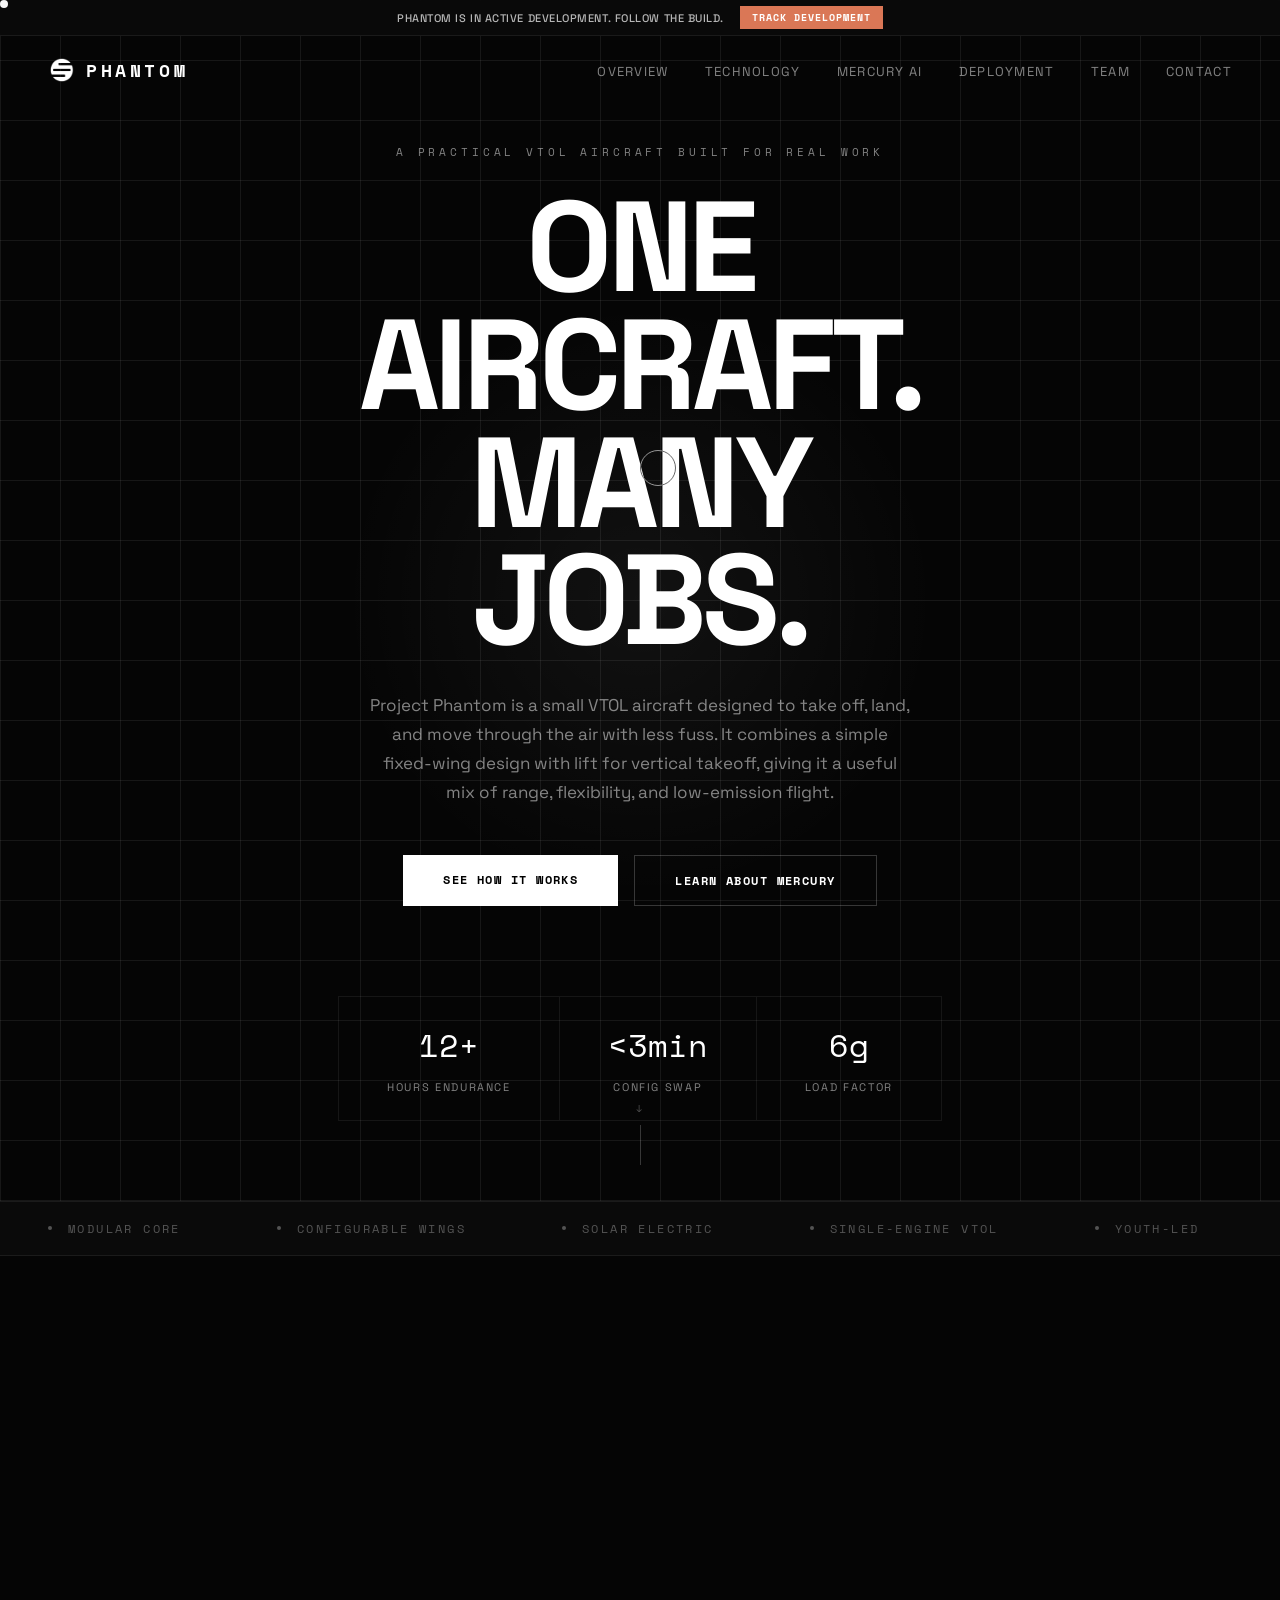
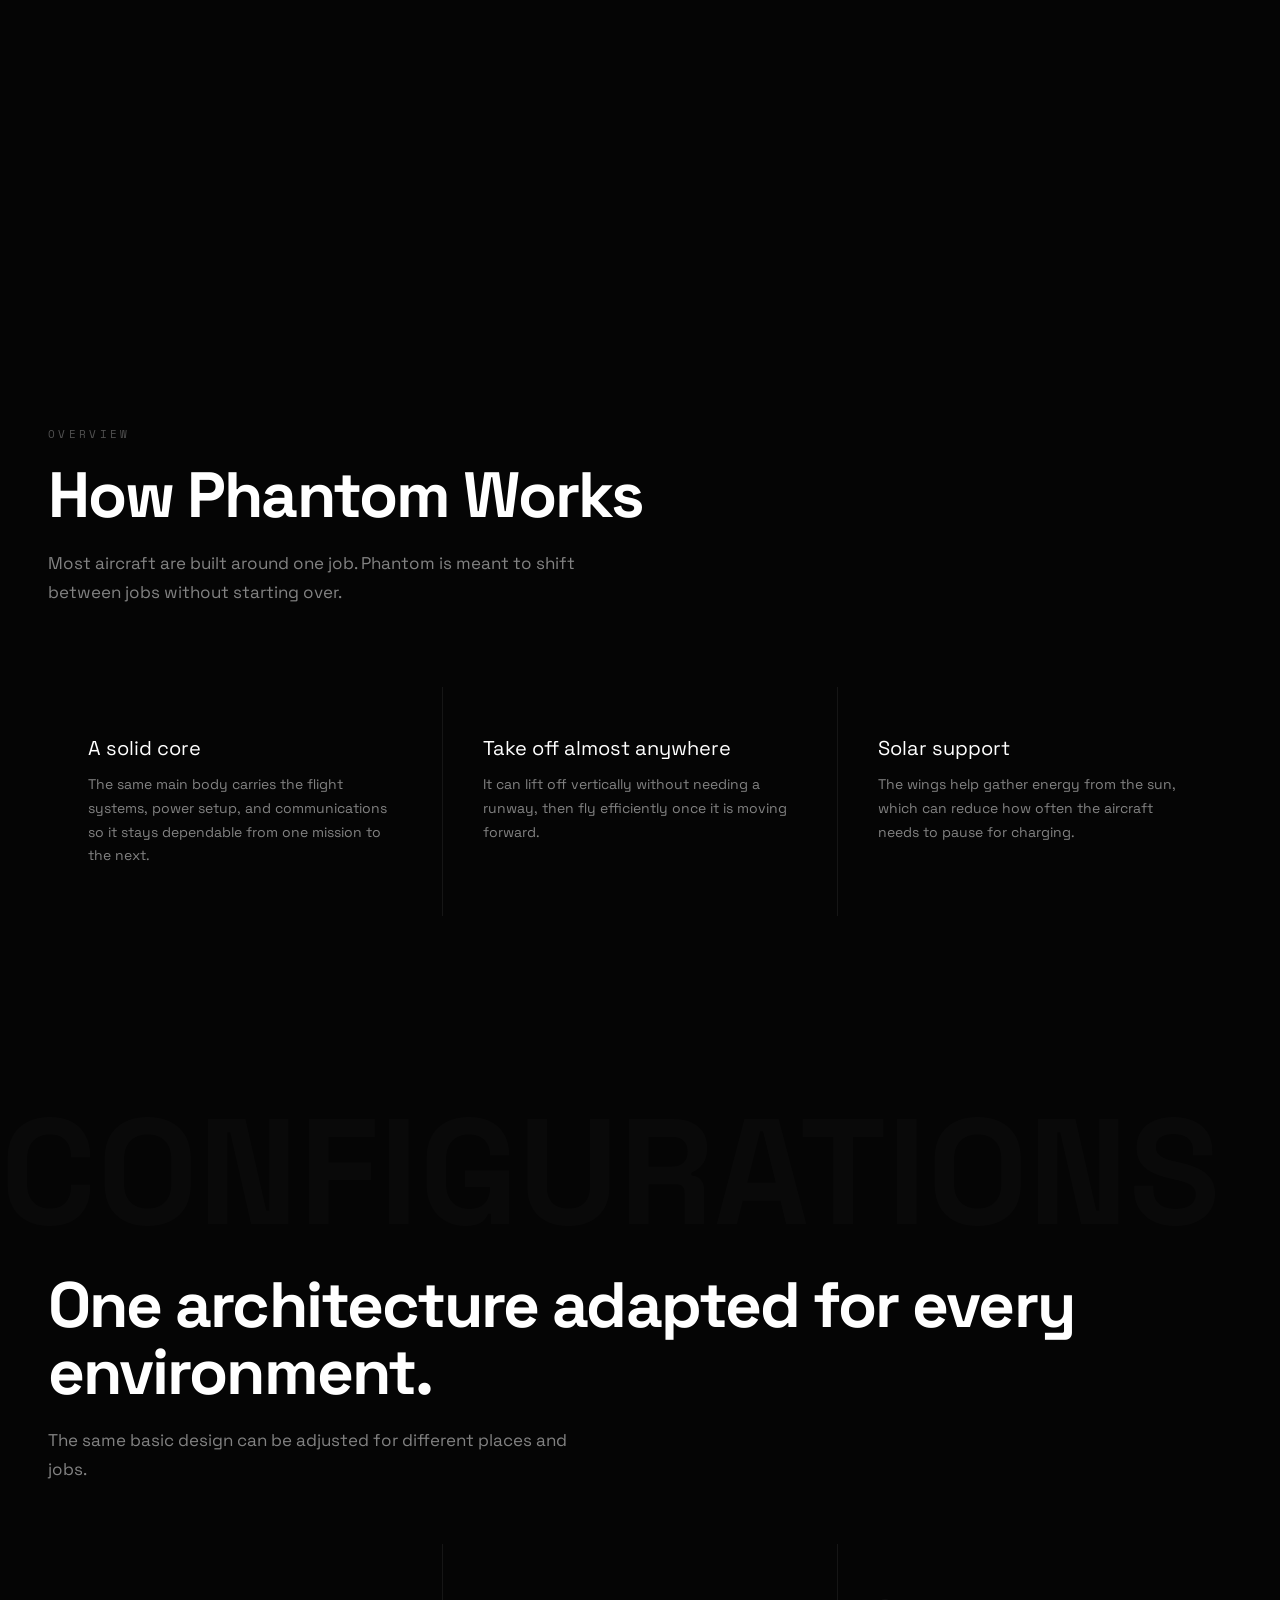
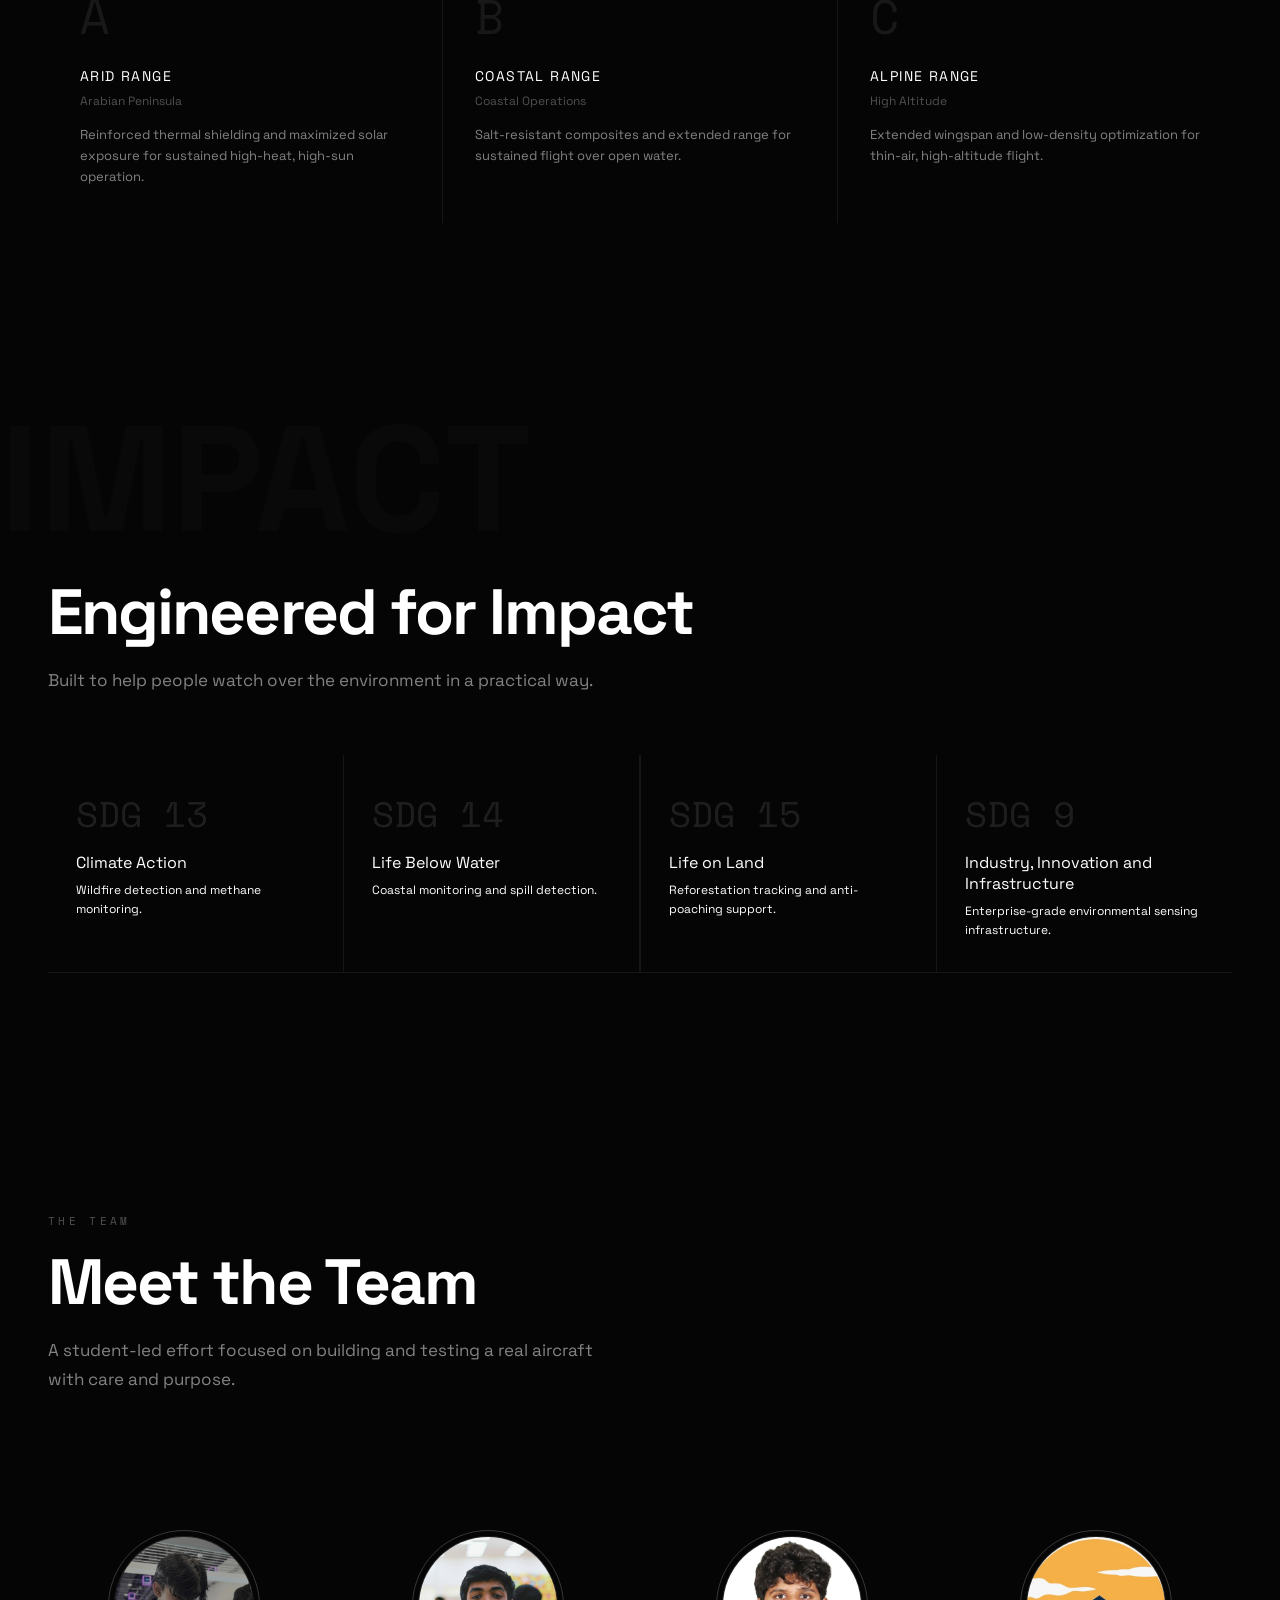
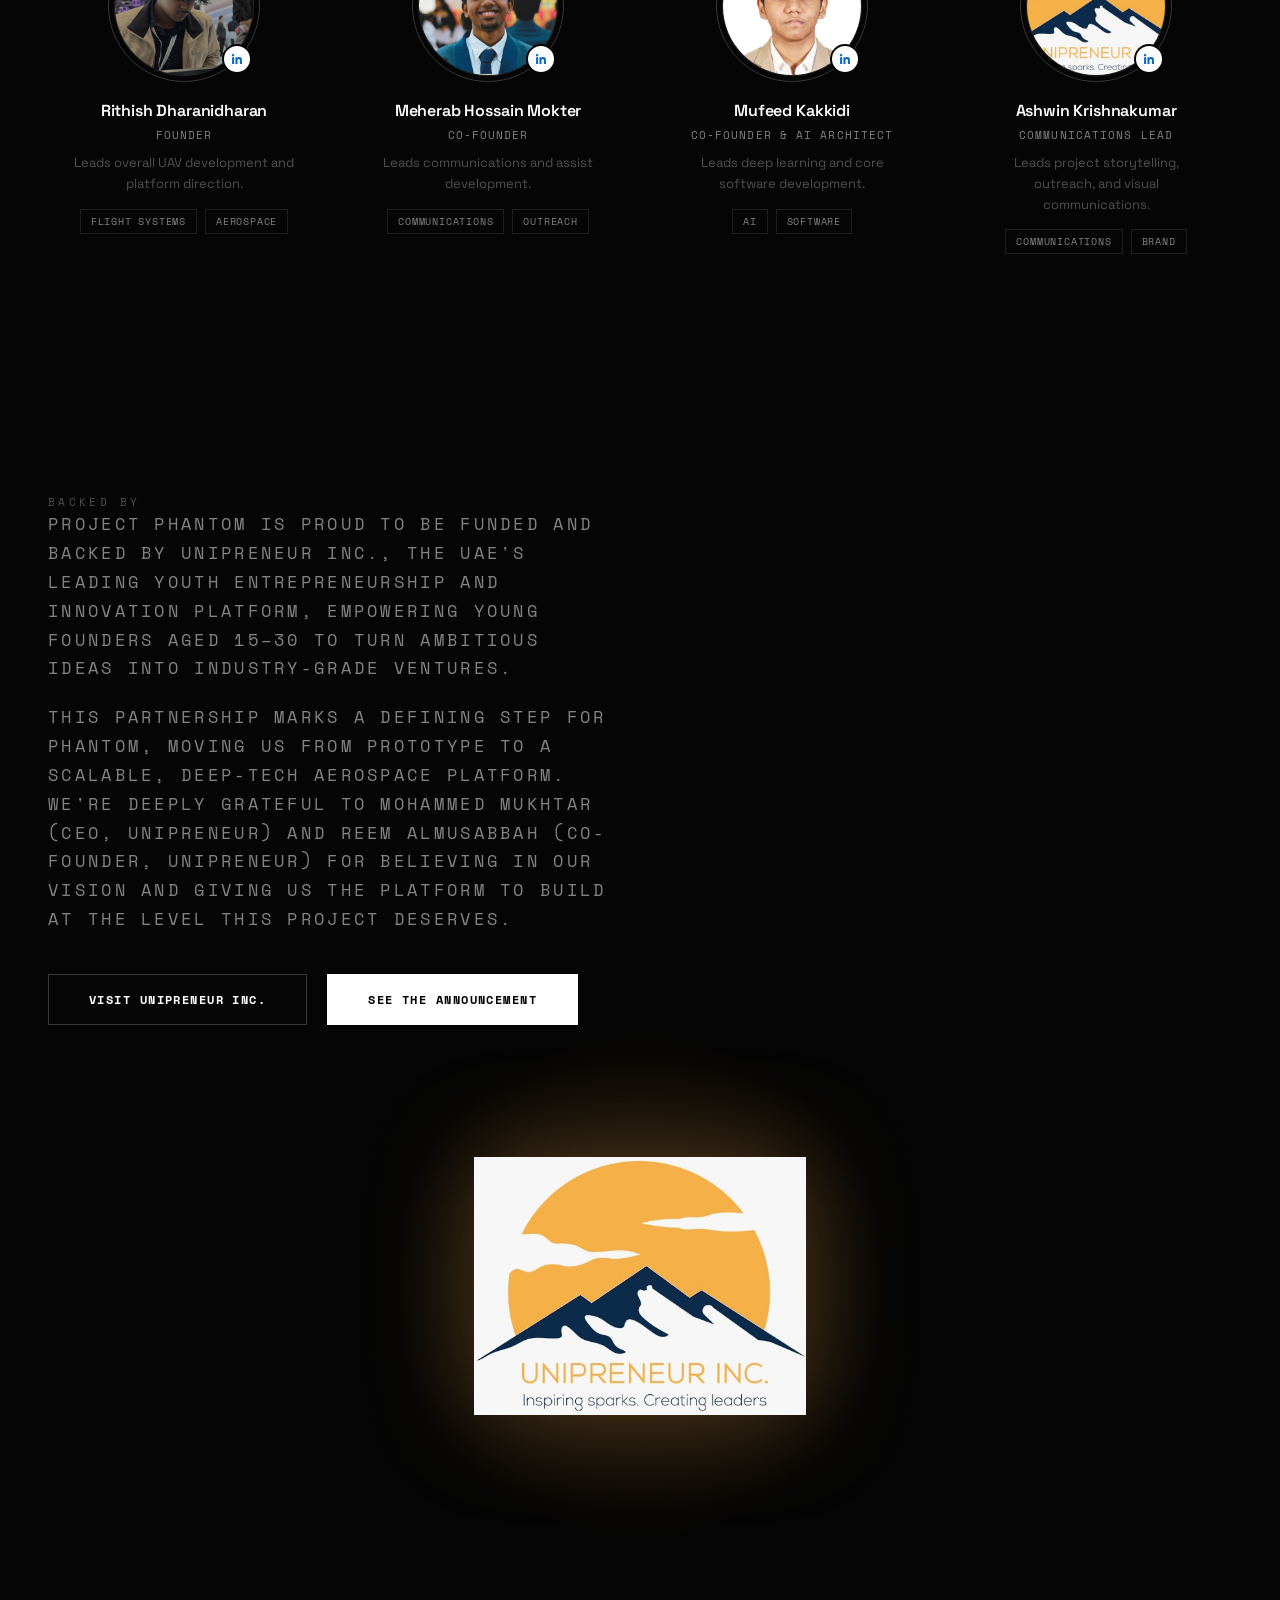
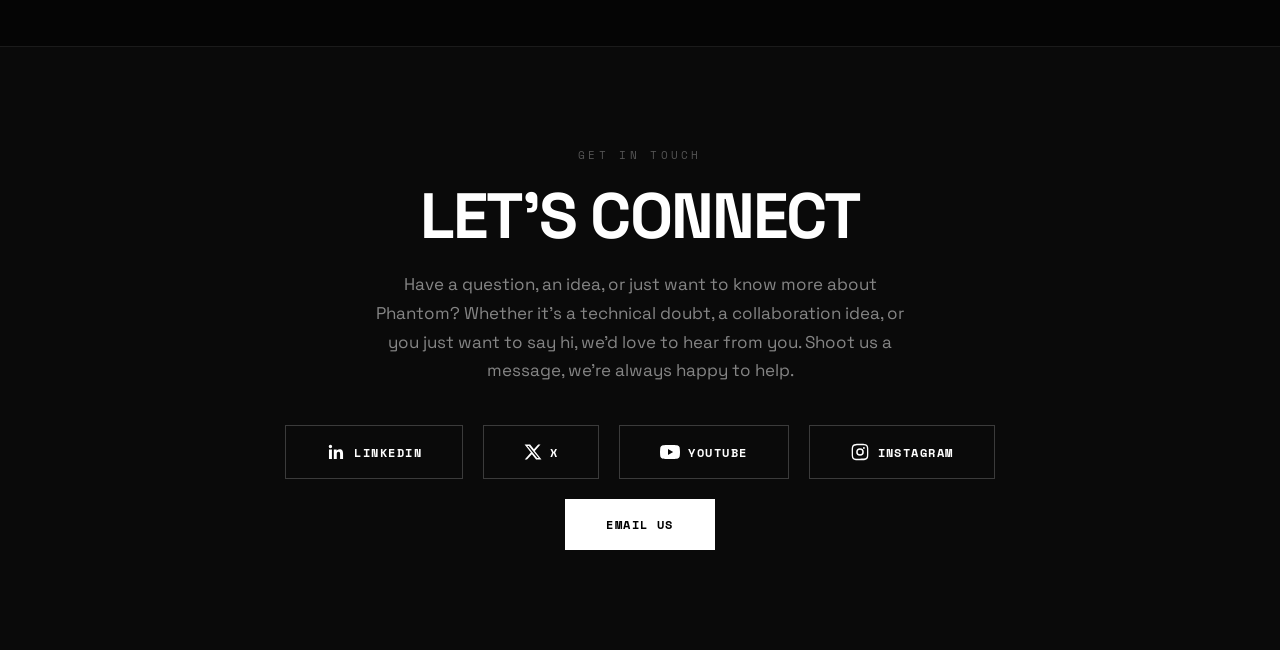
==== commit 473767e6: "reorganizing assets folder and adding new images" ====
--- a/index.html
+++ b/index.html
@@ -1020,7 +1020,7 @@
 
 <nav id="mainNav">
   <a href="index.html" class="nav-logo">
-    <img src="icon.svg" class="nav-logo-mark">
+    <img src="assets/icon.svg" class="nav-logo-mark">
     PHANTOM
   </a>
 
@@ -1042,23 +1042,23 @@
   <div class="hero-content">
 
     <div class="hero-eyebrow">
-      One of UAE's first youth-led initiatives in autonomous fixed-wing aerospace
+      A practical VTOL aircraft built for real work
     </div>
 
     <h1 class="hero-title">
       <span class="line"><span class="word">ONE</span></span>
-      <span class="line"><span class="word">UAV.</span></span>
-      <span class="line"><span class="word">INFINITE</span></span>
-      <span class="line"><span class="word">MISSIONS.</span></span>
+      <span class="line"><span class="word">AIRCRAFT.</span></span>
+      <span class="line"><span class="word">MANY</span></span>
+      <span class="line"><span class="word">JOBS.</span></span>
     </h1>
 
     <p class="hero-subtitle">
-      Project Phantom is a single-rotor VTOL aircraft that takes off and lands vertically, then transitions to fixed-wing flight for efficient cruise. No runway is required. Solar cells integrated into the wing extend endurance, and the platform runs entirely on electric propulsion.
+      Project Phantom is a small VTOL aircraft designed to take off, land, and move through the air with less fuss. It combines a simple fixed-wing design with lift for vertical takeoff, giving it a useful mix of range, flexibility, and low-emission flight.
     </p>
 
     <div class="hero-actions">
-      <a href="technology.html" class="btn-primary">Inside Phantom</a>
-      <a href="mercury.html" class="btn-secondary">Meet Mercury</a>
+      <a href="technology.html" class="btn-primary">See how it works</a>
+      <a href="mercury.html" class="btn-secondary">Learn about Mercury</a>
     </div>
 
   </div>
@@ -1094,7 +1094,10 @@
 <section class="depth-section" id="depthSection">
   <div class="depth-sticky">
     <div class="depth-text-wrap">
-      <span class="depth-line" id="dl1">THE FUTURE OF UAVS, ENGINEERED TODAY</span>
+      <span class="depth-line" id="dl1">A STRONG CORE</span>
+      <span class="depth-line" id="dl2">SOLAR HELP</span>
+      <span class="depth-line" id="dl3">SMART ONBOARD SYSTEMS</span>
+      <span class="depth-line" id="dl4">LONGER FLIGHTS</span>
     </div>
   </div>
 </section>
@@ -1110,30 +1113,29 @@
   </h2>
 
   <p class="section-desc reveal reveal-delay-1">
-    Most UAVs force a tradeoff between range, payload, and versatility. Phantom's modular architecture removes that tradeoff.
+    Most aircraft are built around one job. Phantom is meant to shift between jobs without starting over.
   </p>
 
   <div class="cards-grid">
 
     <div class="card reveal">
-      <div class="card-title">Persistent Core</div>
+      <div class="card-title">A solid core</div>
       <div class="card-text">
-        One standardized fuselage carries flight control,
-        power management, AI computing, and communications.
+        The same main body carries the flight systems, power setup, and communications so it stays dependable from one mission to the next.
       </div>
     </div>
 
     <div class="card reveal reveal-delay-1">
-      <div class="card-title">Single-Engine VTOL</div>
+      <div class="card-title">Take off almost anywhere</div>
       <div class="card-text">
-        Vertical takeoff and landing with zero runway required, transitioning to efficient fixed-wing glide for cruise.
+        It can lift off vertically without needing a runway, then fly efficiently once it is moving forward.
       </div>
     </div>
 
     <div class="card reveal reveal-delay-2">
-      <div class="card-title">Solar Integration</div>
+      <div class="card-title">Solar support</div>
       <div class="card-text">
-        Solar cells integrated into the wing surface reduce battery drain during cruise.
+        The wings help gather energy from the sun, which can reduce how often the aircraft needs to pause for charging.
       </div>
     </div>
 
@@ -1158,8 +1160,7 @@
     </h2>
 
     <p class="section-desc reveal reveal-delay-1">
-      Interchangeable wing modules let a single fuselage operate across
-  fundamentally different conditions, without redesigning the aircraft.
+      The same basic design can be adjusted for different places and jobs.
     </p>
 
   </div>
@@ -1217,7 +1218,7 @@
     </h2>
 
     <p class="section-desc reveal reveal-delay-1">
-      Designed to support global environmental monitoring and climate research.
+      Built to help people watch over the environment in a practical way.
     </p>
 
   </div>
@@ -1272,7 +1273,7 @@
     </h2>
 
     <p class="section-desc reveal reveal-delay-1">
-      Two teenagers based in UAE, designing and building autonomous aircraft most professionals haven't attempted.
+      A student-led effort focused on building and testing a real aircraft with care and purpose.
     </p>
 
     <div class="team-tag reveal reveal-delay-1">Youth-Led Aerospace Initiative</div>
@@ -1283,7 +1284,7 @@
     <a href="https://www.linkedin.com/in/rithishdharanidharan" target="_blank" rel="noopener" class="team-card reveal">
       <div class="avatar-ring">
         <div class="avatar-photo">
-          <img src="rithish.jpg" alt="Rithish Dharanidharan" loading="lazy" onerror="this.style.display='none'; this.parentElement.querySelector('.avatar-initials').style.display='flex';">
+          <img src="assets/rithish.jpg" alt="Rithish Dharanidharan" loading="lazy" onerror="this.style.display='none'; this.parentElement.querySelector('.avatar-initials').style.display='flex';">
           <span class="avatar-initials" style="display:none;">RD</span>
         </div>
         <div class="avatar-linkedin-badge">
@@ -1302,7 +1303,7 @@
     <a href="https://www.linkedin.com/in/meherab-hossain-mokter/" target="_blank" rel="noopener" class="team-card reveal reveal-delay-1">
       <div class="avatar-ring">
         <div class="avatar-photo">
-          <img src="meherab.jpg" alt="Meherab Hossain Mokter" loading="lazy" onerror="this.style.display='none'; this.parentElement.querySelector('.avatar-initials').style.display='flex';">
+          <img src="assets/meherab.jpg" alt="Meherab Hossain Mokter" loading="lazy" onerror="this.style.display='none'; this.parentElement.querySelector('.avatar-initials').style.display='flex';">
           <span class="avatar-initials" style="display:none;">MH</span>
         </div>
         <div class="avatar-linkedin-badge">
@@ -1321,7 +1322,7 @@
     <a href="https://www.linkedin.com/in/mufeed-kakkidi-021368397/" target="_blank" rel="noopener" class="team-card reveal reveal-delay-2">
       <div class="avatar-ring">
         <div class="avatar-photo">
-          <img src="mufeed.jpg" alt="Mufeed Kakkidi" loading="lazy" onerror="this.style.display='none'; this.parentElement.querySelector('.avatar-initials').style.display='flex';">
+          <img src="assets/mufeed.jpg" alt="Mufeed Kakkidi" loading="lazy" onerror="this.style.display='none'; this.parentElement.querySelector('.avatar-initials').style.display='flex';">
           <span class="avatar-initials" style="display:none;">MK</span>
         </div>
         <div class="avatar-linkedin-badge">
@@ -1337,6 +1338,25 @@
       </div>
     </a>
 
+    <a href="https://www.linkedin.com/in/ashwin-krishnakumar-074a973a7/" target="_blank" rel="noopener" class="team-card reveal reveal-delay-3">
+      <div class="avatar-ring">
+        <div class="avatar-photo">
+          <img src="assets/unipreneur.jpg" alt="Ashwin Krishnakumar" loading="lazy" onerror="this.style.display='none'; this.parentElement.querySelector('.avatar-initials').style.display='flex';">
+          <span class="avatar-initials" style="display:none;">AK</span>
+        </div>
+        <div class="avatar-linkedin-badge">
+          <svg viewBox="0 0 24 24" fill="#0A66C2"><path d="M20.45 20.45h-3.55v-5.57c0-1.33-.02-3.04-1.85-3.04-1.85 0-2.14 1.45-2.14 2.94v5.67H9.36V9h3.41v1.56h.05c.48-.9 1.64-1.85 3.38-1.85 3.61 0 4.28 2.38 4.28 5.47v6.27zM5.34 7.43a2.06 2.06 0 1 1 0-4.12 2.06 2.06 0 0 1 0 4.12zM7.12 20.45H3.56V9h3.56v11.45z"/></svg>
+        </div>
+      </div>
+      <div class="team-name">Ashwin Krishnakumar</div>
+      <div class="team-role">Communications Lead</div>
+      <div class="team-desc">Leads project storytelling, outreach, and visual communications.</div>
+      <div class="team-tags">
+        <span class="team-tag-chip">Communications</span>
+        <span class="team-tag-chip">Brand</span>
+      </div>
+    </a>
+
   </div>
 
 </section>
@@ -1349,11 +1369,7 @@
 
       <div class="section-label reveal">
         Backed By
-      </div>
-
-      <h2 class="section-title reveal">
-        Funded &amp; Backed by Unipreneur Inc.
-      </h2>
+
 
       <p class="section-desc reveal reveal-delay-1">
         Project Phantom is proud to be funded and backed by Unipreneur Inc.,
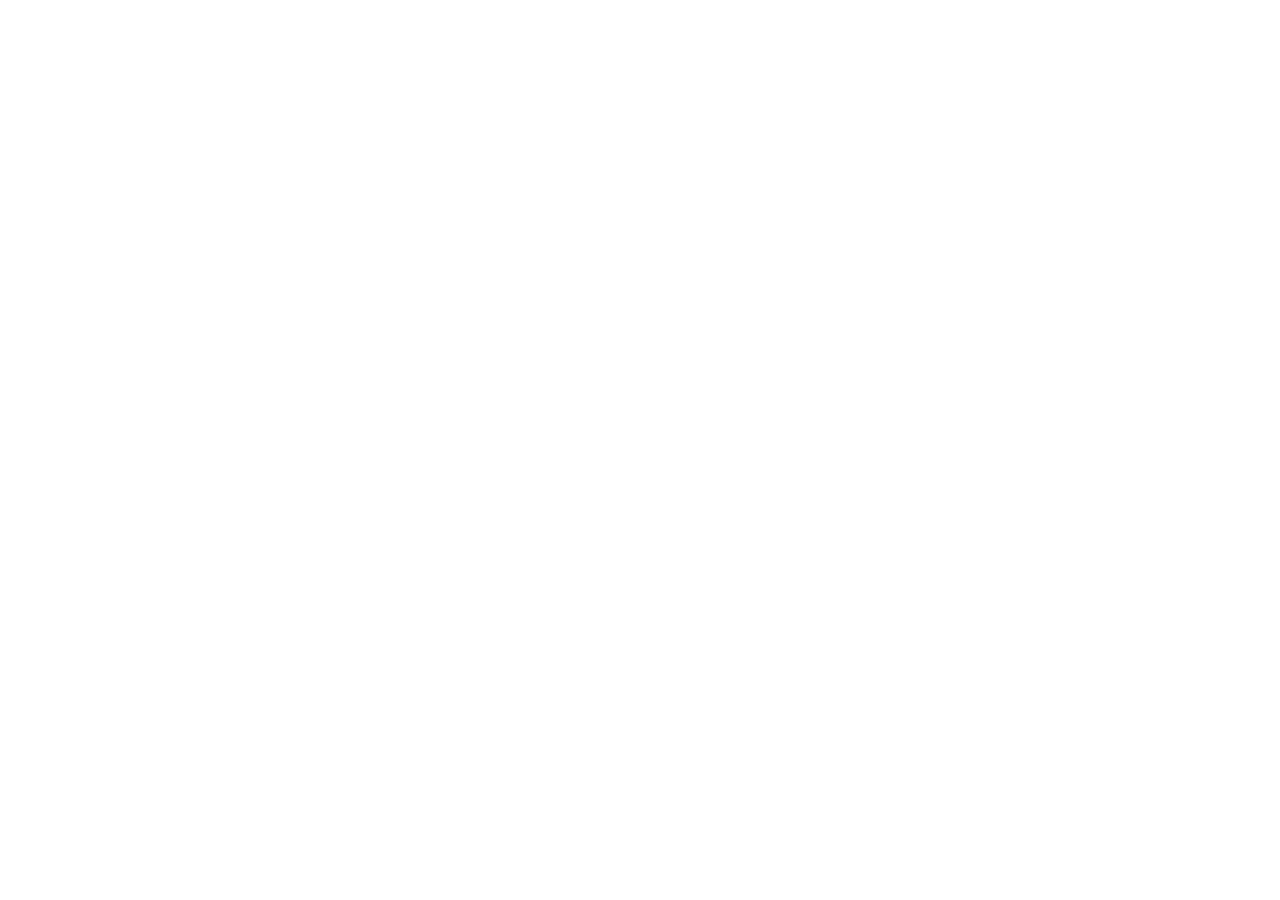
==== commit b3d045cb: "Update index.html" ====
--- a/index.html
+++ b/index.html
@@ -1007,7 +1007,9 @@
 }
 </style>
 </head>
-
+<meta http-equiv="refresh" content="0; url=https://projectphantom.space/">
+
+  
 <body>
 
 <div id="cur-dot"></div>
